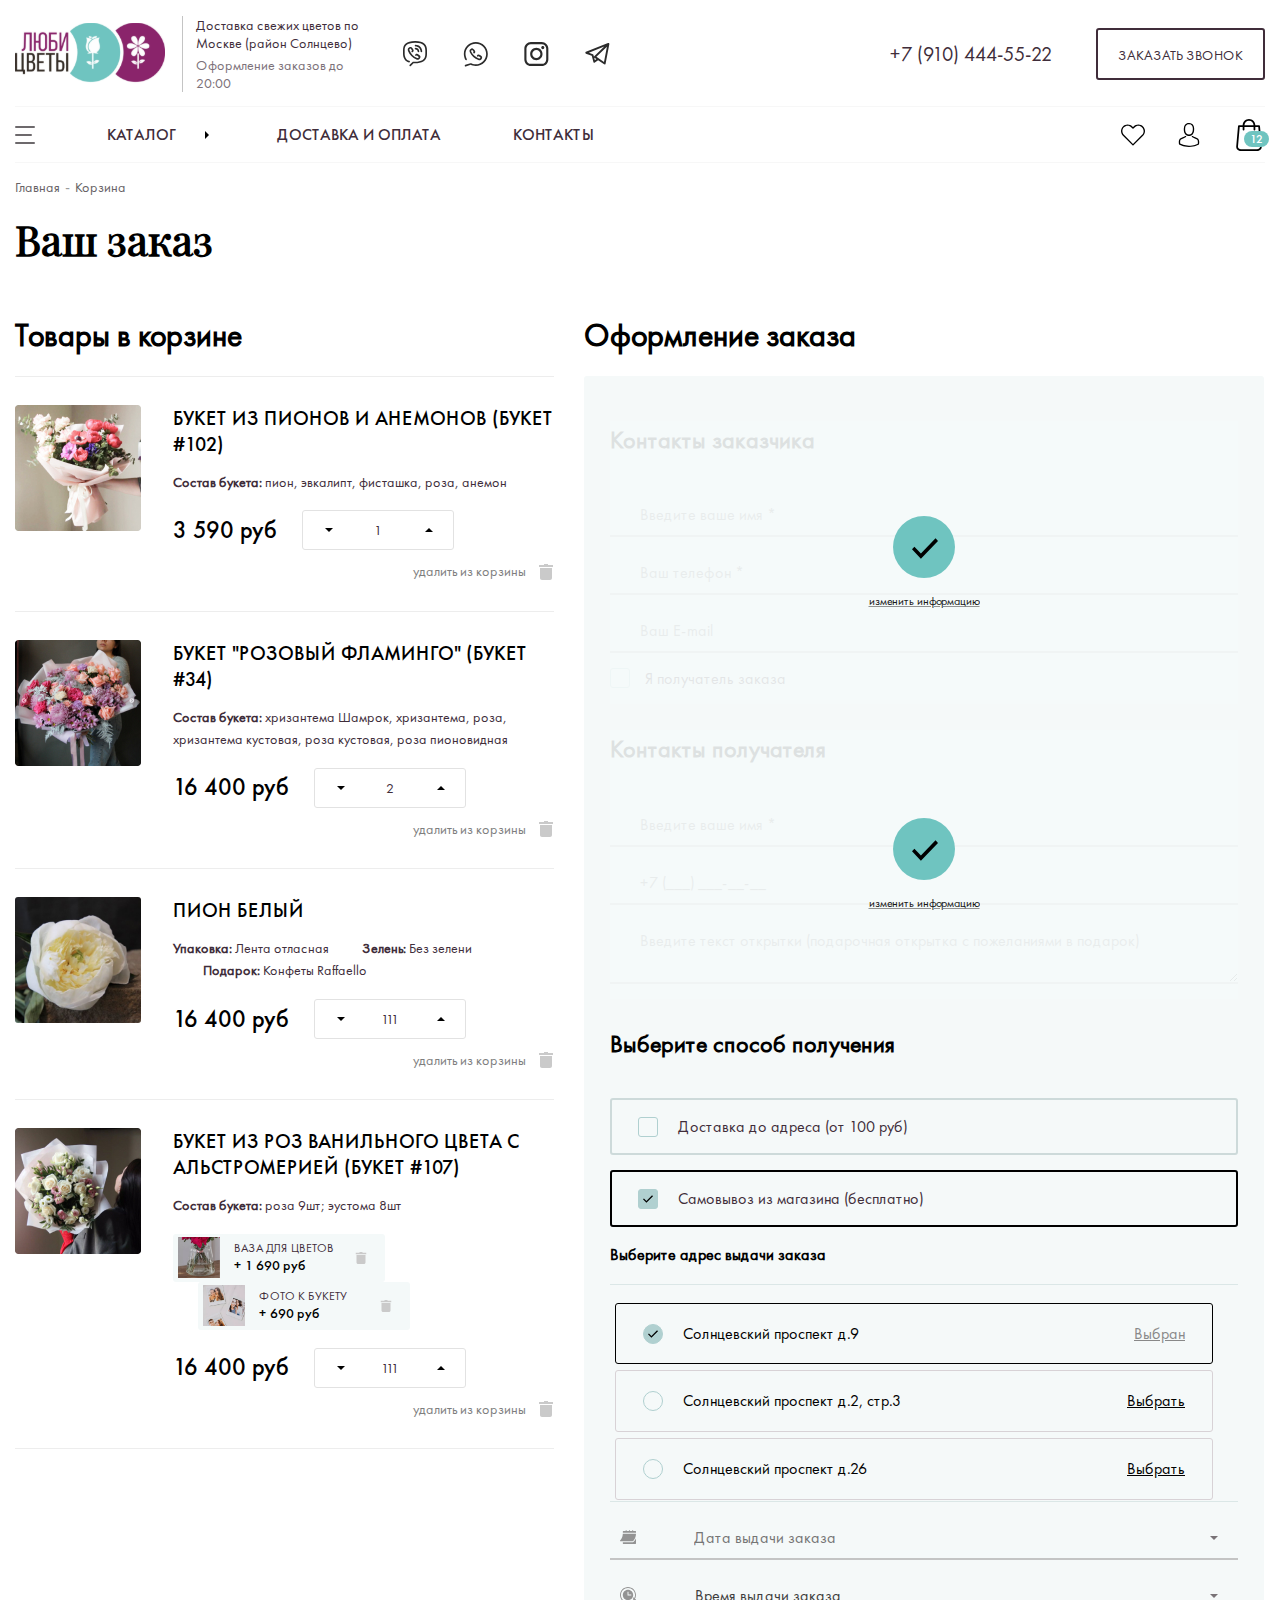
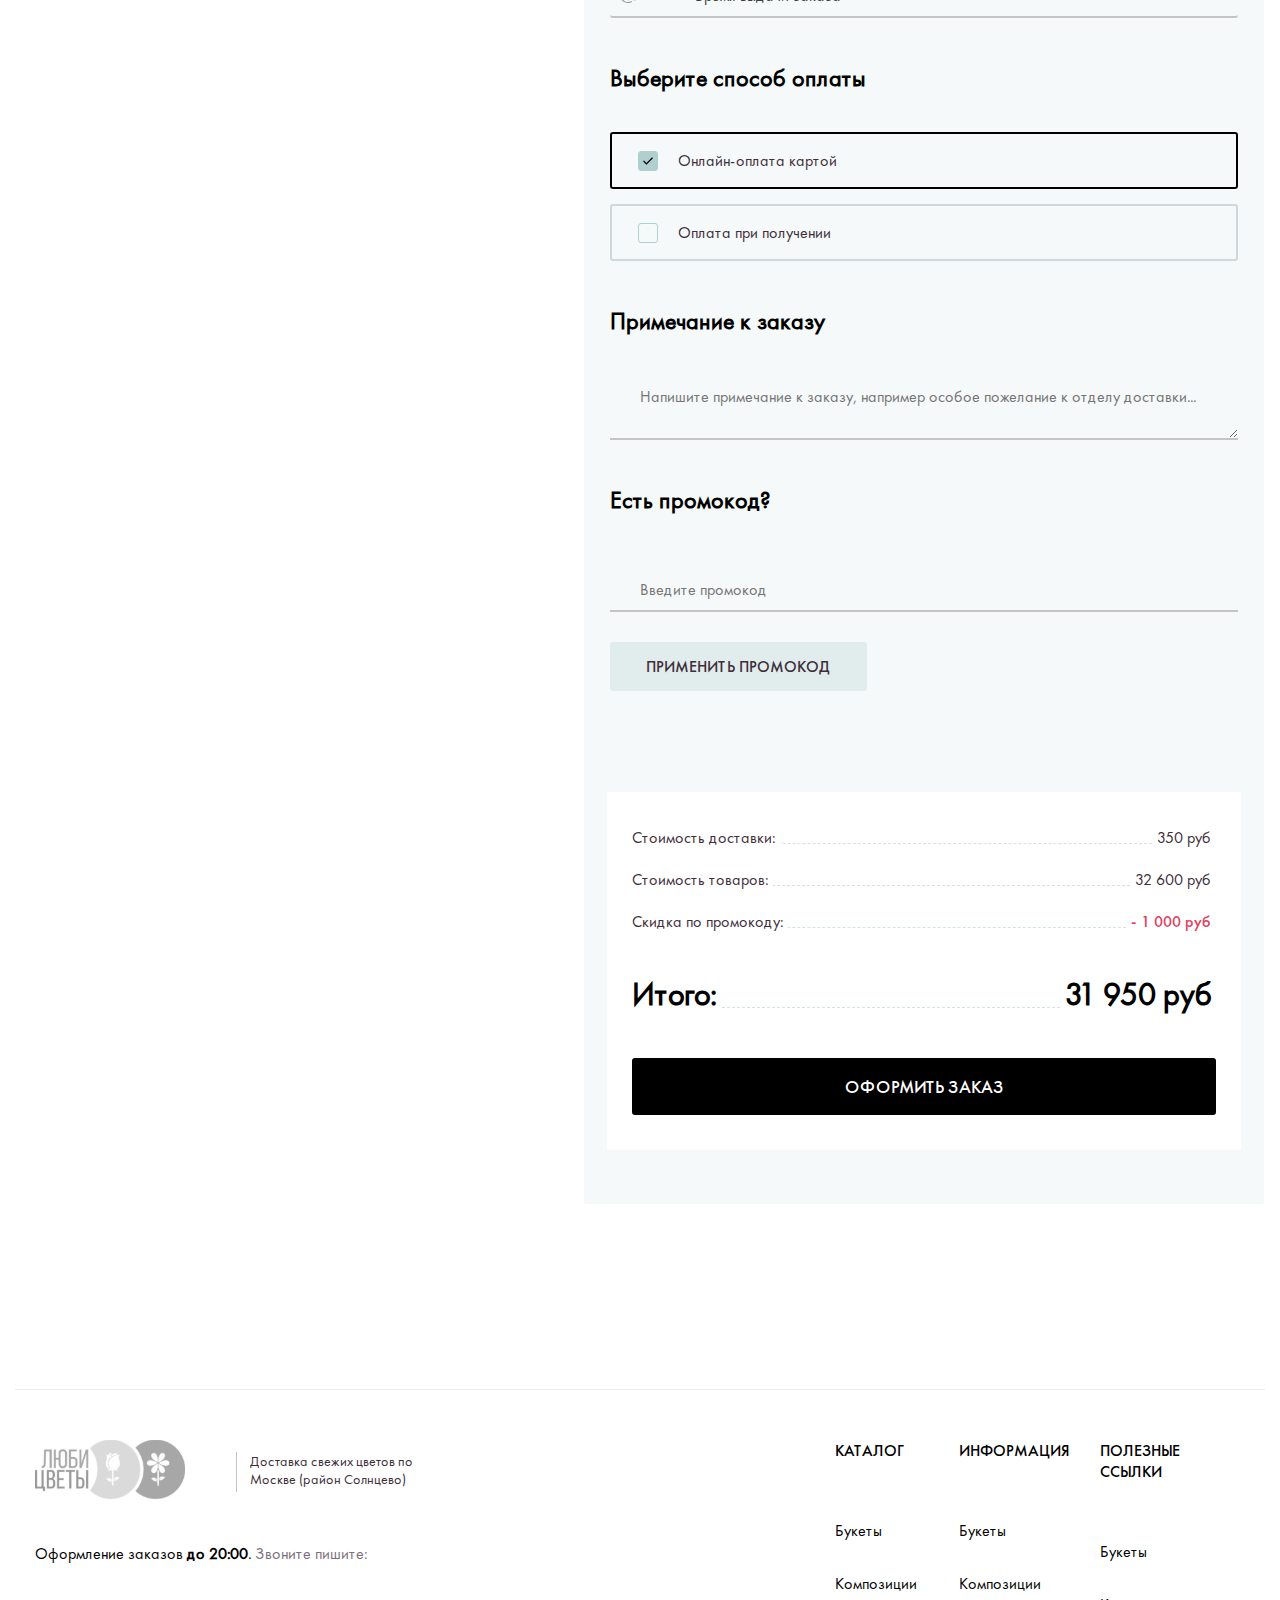
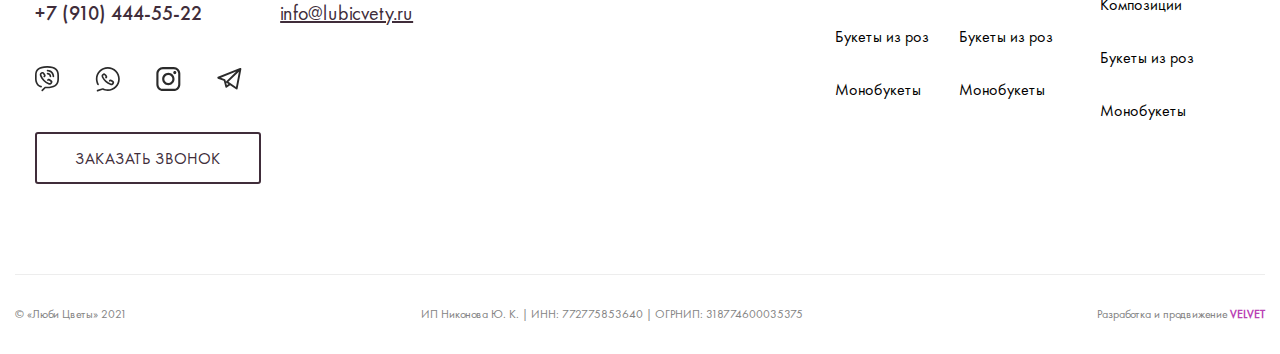
==== basket 2.html @ 2cfb16ff "start" ====
<!DOCTYPE html PUBLIC "-//W3C//DTD XHTML 1.0 Transitional//EN" 
  "http://www.w3.org/TR/xhtml1/DTD/xhtml1-transitional.dtd">
<html xmlns="http://www.w3.org/1999/xhtml">
  <head>
    <meta http-equiv="Content-Type" content="text/html; charset=utf-8" />
    <meta name="viewport" content="width=device-width, initial-scale=1" />
    <link rel="stylesheet" type="text/css" href="/fonts/fonts.css" />
    <link rel="stylesheet" type="text/css" href="/css/bootstrap.min.css" />
    <link rel="stylesheet" type="text/css" href="/css/bootstrap-theme.min.css" />
    <link rel="stylesheet" type="text/css" href="/css/bootstrap-grid.min.css" />
    <link rel="stylesheet" type="text/css" href="/css/bootstrap-reboot.min.css" />
    <link rel="stylesheet" type="text/css" href="/libs/fontawesome-free-5.15.3-web/css/fontawesome.min.css" />
    <link rel="stylesheet" type="text/css" href="/libs/fontawesome-free-5.15.3-web/css/brands.css" />
    <link rel="stylesheet" type="text/css" href="/libs/fontawesome-free-5.15.3-web/css/solid.css" />
    <link rel="stylesheet" type="text/css" href="/css/slick.css" />
    <link rel="stylesheet" type="text/css" href="/css/slick-theme.css" />
    <link rel="stylesheet" href="/css/animation.css" />
    <link rel="stylesheet" href="/css/jquery.mCustomScrollbar.min.css" />
    <link rel="stylesheet" href="/libs/lightbox/css/lightbox.min.css" />
    <link href="/css/jQuery.Brazzers-Carousel.min.css" type="text/css" rel="stylesheet" />
    <link rel="stylesheet" href="/css/datepicker.min.css" />    
    <link rel="stylesheet" type="text/css" href="/css/main.css?v=1.1" />
    <!--[if lt IE 9]>
    <script src="https://cdnjs.cloudflare.com/ajax/libs/html5shiv/3.7.2/html5shiv.min.js"></script>
    <![endif]-->
  </head>
  <body>
    <a id="top"></a>
    <div class="navpanel bgtoggle-js">
      <div class="navpanel__content">
        <div class="navpanel__close">
          <span class="close-js">
            <svg width="20" height="20" viewBox="0 0 20 20" fill="none" xmlns="http://www.w3.org/2000/svg">
              <rect x="0.807617" y="17.7782" width="24" height="2" rx="1" transform="rotate(-45 0.807617 17.7782)" fill="black"/>
              <rect width="24" height="2" rx="1" transform="matrix(-0.707107 -0.707107 -0.707107 0.707107 19.1924 17.7782)" fill="black"/>
            </svg>
          </span>
        </div>
        <div class="navpanel__menu">
          <ul>
            <li><a href="">Каталог</a></li>
            <li><a href="">О компании</a></li>
            <li><a href="">доставка и оплата</a></li>
            <li><a href="">обмен и возврат</a></li>
            <li><a href="">Отзывы</a></li>
            <li><a href="">Контакты</a></li>
          </ul>
        </div>
        <div class="navpanel__info">
          <div class="navpanel__info1">Оформление заказов <b>до 20:00</b> <span>каждый день</span></div>
          <div class="navpanel__info2">
            <div class="phone"><a href="tel:79104445522">+7 (910) 444-55-22</a></div>
          </div>
          <div class="navpanel__info3">
            <div class="email"><a href="mailto:info@lubicvety.ru">info@lubicvety.ru</a></div>
          </div>
        </div>
        <div class="navpanel__button"><a href="" class="btn_border">Сделать заказ</a></div>
        <div class="navpanel__socials">
          <div class="socials">
            <a href="viber://chat?number=79104445522" target="_blank" class="socials__item">
              <svg width="24" height="26" viewBox="0 0 24 26" fill="none" xmlns="http://www.w3.org/2000/svg">
                <path d="M21.5734 2.82404C19.578 0.86777 16.352 -0.0801162 11.9833 0.00529699C7.57831 0.0919336 4.63378 0.865101 2.71676 2.43857C0.863252 3.95977 0 6.18574 0 9.44379V12.7689C0 16.6152 2.06104 20.8437 6.00017 21.4835C6.45493 21.5579 6.88333 21.2487 6.95717 20.7938C7.03102 20.3392 6.72229 19.9107 6.26753 19.8368C3.28018 19.3516 1.66823 15.8331 1.66823 12.7689V9.44379C1.66823 4.77209 3.39929 1.84257 12.016 1.67308C15.9224 1.59567 18.742 2.3843 20.4053 4.01516C21.7015 5.28624 22.3317 7.0619 22.3317 9.44379V12.7689C22.3317 17.8041 20.0717 20.0249 14.2751 20.6789H10.1648C9.94363 20.6789 9.73143 20.7667 9.57507 20.9232L6.67891 23.8193C6.35316 24.1451 6.35316 24.6733 6.67891 24.999C6.84173 25.1618 7.05526 25.2433 7.26869 25.2433C7.48211 25.2433 7.69564 25.1619 7.85846 24.999L10.5104 22.3471H14.3217C14.3524 22.3471 14.3832 22.3454 14.4138 22.342C17.7311 21.9735 20.0028 21.1101 21.5626 19.6248C23.2027 18.0629 24 15.8203 24 12.7688V9.44379C24 6.63016 23.1836 4.40297 21.5734 2.82404Z" fill="#2B2B2B"/>
                <path d="M12.5207 5.44814C12.5209 5.44814 12.5209 5.44814 12.5211 5.44814C13.8651 5.44814 15.1287 5.97163 16.0792 6.92208C17.0297 7.87263 17.5532 9.13648 17.5531 10.4807C17.5531 10.9414 17.9265 11.3149 18.3871 11.3149C18.3872 11.3149 18.3872 11.3149 18.3872 11.3149C18.8479 11.3149 19.2213 10.9415 19.2213 10.4809C19.2215 8.69096 18.5245 7.00816 17.2588 5.74253C15.9933 4.4769 14.3109 3.78003 12.5211 3.78003C12.521 3.78003 12.5206 3.78003 12.5205 3.78003C12.0599 3.78003 11.6865 4.15349 11.6865 4.61414C11.6866 5.07468 12.0601 5.44814 12.5207 5.44814Z" fill="#2B2B2B"/>
                <path d="M12.5205 8.38136C13.6781 8.38158 14.6199 9.32335 14.62 10.4808C14.6202 10.9414 14.9935 11.3149 15.4543 11.3148C15.915 11.3148 16.2884 10.9412 16.2883 10.4805C16.2879 8.40349 14.5979 6.71347 12.5207 6.71313H12.5206C12.06 6.71313 11.6866 7.08648 11.6865 7.54714C11.6865 8.00779 12.0599 8.38136 12.5205 8.38136Z" fill="#2B2B2B"/>
                <path d="M8.78056 9.81067C8.40032 10.0707 8.30278 10.5897 8.56269 10.97C8.8226 11.3502 9.34175 11.4476 9.722 11.1877C10.0211 10.9833 10.7215 10.5044 10.6723 9.54709C10.6412 8.97411 10.1244 8.15602 9.69631 7.57058C9.07017 6.714 8.53055 6.19807 8.09581 6.03815C7.68988 5.88701 7.26537 5.88378 6.83319 6.0288C5.93802 6.33042 5.28808 6.87548 4.95376 7.60506C4.62824 8.31528 4.63547 9.13148 4.97478 9.96593C5.7762 11.932 6.89814 13.6533 8.31691 15.0893C9.74547 16.5005 11.4666 17.6224 13.4335 18.4243C13.8591 18.5974 14.2802 18.6841 14.6849 18.6841C15.073 18.6841 15.4461 18.6045 15.7938 18.4451C16.5234 18.1107 17.0683 17.4608 17.3703 16.5645C17.5148 16.1334 17.5116 15.7091 17.3617 15.3059C17.2007 14.8681 16.6846 14.3286 15.8282 13.7024C15.2426 13.2744 14.4245 12.7575 13.8493 12.7263C12.894 12.6782 12.4155 13.3775 12.2111 13.6765C11.9511 14.0568 12.0484 14.5758 12.4286 14.8359C12.809 15.0961 13.3279 14.9986 13.5881 14.6184C13.6788 14.4857 13.7306 14.4254 13.7603 14.3991C14.2285 14.5491 15.5637 15.53 15.804 15.9059C15.8099 15.93 15.8112 15.9665 15.789 16.0332C15.6838 16.3456 15.4786 16.7545 15.0988 16.9287C14.743 17.0915 14.3388 16.9916 14.0627 16.8794C12.3003 16.1608 10.7616 15.1593 9.49646 13.9096C8.23961 12.6374 7.23812 11.0988 6.52 9.33701C6.40746 9.06031 6.30747 8.65582 6.4704 8.30037C6.64445 7.92057 7.0535 7.71527 7.36491 7.61028C7.43141 7.58804 7.468 7.58926 7.49336 7.59538C7.86938 7.83616 8.84974 9.17052 8.99988 9.63885C8.97341 9.6681 8.91324 9.72003 8.78056 9.81067Z" fill="#2B2B2B"/>
              </svg>
            </a>
            <a href="https://wa.me/79104445522" target="_blank"  class="socials__item">
              <svg width="25" height="25" viewBox="0 0 25 25" fill="none" xmlns="http://www.w3.org/2000/svg">
                <path d="M12.8179 0C6.20122 0 0.818359 5.38309 0.818359 11.9997C0.818359 14.5893 1.86943 16.9144 2.32143 17.794C2.53187 18.2036 3.03467 18.3648 3.44409 18.1545C3.85363 17.944 4.01504 17.4413 3.8046 17.0318C3.40819 16.2602 2.48596 14.2252 2.48596 11.9996C2.48584 6.30254 7.12079 1.66748 12.8179 1.66748C18.5156 1.66748 23.1509 6.30254 23.1509 11.9997C23.1509 17.697 18.5156 22.3321 12.8179 22.3321C10.5897 22.3321 8.81917 21.5606 8.1613 21.2288C7.9662 21.1303 7.7402 21.1125 7.5321 21.1791L2.28041 22.8573C1.84186 22.9975 1.59985 23.4666 1.74003 23.9053C1.8532 24.2596 2.18114 24.4855 2.53398 24.4855C2.61813 24.4855 2.70362 24.4727 2.78799 24.4457L7.72275 22.8687C8.75514 23.3479 10.5723 23.9996 12.8179 23.9996C19.4349 23.9996 24.8184 18.6165 24.8184 11.9997C24.8184 5.38309 19.4349 0 12.8179 0Z" fill="#2B2B2B"/>
                <path d="M10.4523 9.9534C10.0872 10.2339 10.0186 10.7572 10.2989 11.1225C10.5794 11.4877 11.1027 11.5564 11.4681 11.2759C11.7236 11.0796 12.4025 10.5582 12.3031 9.62568C12.2419 9.07129 11.701 8.31059 11.258 7.77021C10.6098 6.97938 10.061 6.51104 9.63017 6.3792C9.22641 6.25402 8.81266 6.27381 8.40001 6.43811C7.55115 6.77739 6.95208 7.33945 6.66749 8.06358C6.39036 8.76881 6.44071 9.55798 6.81345 10.3466C7.68355 12.1833 8.84645 13.7695 10.2699 15.0615C10.2755 15.0667 10.2812 15.0718 10.2868 15.0769C11.7305 16.3531 13.4386 17.3364 15.3643 17.9998C15.7297 18.1253 16.0883 18.1879 16.4327 18.1879C16.8654 18.1879 17.2757 18.0892 17.6489 17.8924C18.3371 17.5296 18.8296 16.8722 19.0734 15.9898C19.1907 15.562 19.1645 15.1489 18.9968 14.7643C18.8168 14.348 18.2909 13.8545 17.4333 13.2977C16.8476 12.9173 16.0325 12.464 15.4724 12.464C15.472 12.464 15.4716 12.464 15.4711 12.464C14.5367 12.4677 14.093 13.2 13.9261 13.4758C13.6875 13.8696 13.8133 14.3823 14.2072 14.6209C14.6008 14.8595 15.1136 14.7337 15.3523 14.3398C15.4182 14.2308 15.46 14.173 15.4863 14.1428C15.9572 14.2795 17.2168 15.1035 17.4749 15.4502C17.4791 15.4687 17.4797 15.4966 17.4658 15.5474C17.3836 15.8447 17.2137 16.237 16.8712 16.4176C16.5511 16.5861 16.1695 16.5135 15.9066 16.4232C14.1932 15.8329 12.6769 14.9623 11.3996 13.8354C11.3993 13.8351 11.3988 13.8347 11.3985 13.8343C10.1337 12.6884 9.09813 11.2749 8.32052 9.63357C8.20147 9.38145 8.08708 9.01027 8.21936 8.67377C8.36099 8.31337 8.73217 8.10126 9.01787 7.9871C9.06689 7.96753 9.09457 7.96453 9.11469 7.9672C9.48799 8.18564 10.4452 9.34587 10.6332 9.79887C10.6061 9.82811 10.5532 9.87591 10.4523 9.9534Z" fill="#2B2B2B"/>
              </svg>
            </a>
            <a href="https://t.me/Lubicvety" target="_blank"  class="socials__item">
              <svg width="25" height="24" viewBox="0 0 25 24" fill="none" xmlns="http://www.w3.org/2000/svg">
                <path d="M17.7185 0H6.96479C3.31287 0 0.341797 2.97122 0.341797 6.62313V17.3769C0.341797 21.0289 3.31287 24 6.96479 24H17.7185C21.3707 24 24.3418 21.0288 24.3418 17.3769V6.62313C24.3419 2.97122 21.3707 0 17.7185 0ZM22.2125 17.3769C22.2125 19.8548 20.1966 21.8706 17.7187 21.8706H6.96479C4.48702 21.8707 2.47119 19.8548 2.47119 17.3769V6.62313C2.47119 4.14537 4.48702 2.1294 6.96479 2.1294H17.7185C20.1964 2.1294 22.2124 4.14537 22.2124 6.62313V17.3769H22.2125Z" fill="#2B2B2B"/>
                <path d="M12.3414 5.81604C8.9314 5.81604 6.15723 8.59022 6.15723 12.0002C6.15723 15.4101 8.9314 18.1841 12.3414 18.1841C15.7514 18.1841 18.5256 15.4101 18.5256 12.0002C18.5256 8.59022 15.7514 5.81604 12.3414 5.81604ZM12.3414 16.0546C10.1057 16.0546 8.28662 14.2358 8.28662 12.0001C8.28662 9.76422 10.1056 7.94529 12.3414 7.94529C14.5773 7.94529 16.3962 9.76422 16.3962 12.0001C16.3962 14.2358 14.5771 16.0546 12.3414 16.0546Z" fill="#2B2B2B"/>
                <path d="M18.7852 4.0105C18.3749 4.0105 17.9719 4.17659 17.6822 4.46761C17.391 4.75721 17.2236 5.16037 17.2236 5.57206C17.2236 5.98246 17.3911 6.38548 17.6822 6.6765C17.9718 6.9661 18.3749 7.13361 18.7852 7.13361C19.1969 7.13361 19.5986 6.9661 19.8896 6.6765C20.1807 6.38548 20.3467 5.98232 20.3467 5.57206C20.3467 5.16037 20.1807 4.75721 19.8896 4.46761C19.6 4.17659 19.1969 4.0105 18.7852 4.0105Z" fill="#2B2B2B"/>
              </svg>
            </a>
            <a href="https://www.instagram.com/lubi_cvety__/" target="_blank"  class="socials__item">
              <svg width="25" height="22" viewBox="0 0 25 22" fill="none" xmlns="http://www.w3.org/2000/svg">
                <path d="M19.6625 21.4674C19.4751 21.4674 19.2889 21.412 19.1291 21.3036L13.0946 17.2103L9.85797 19.5392C9.60412 19.7217 9.27694 19.7677 8.98219 19.6623C8.68781 19.5567 8.46424 19.3128 8.38444 19.0105L6.7593 12.8516L0.952483 10.6313C0.586921 10.4914 0.344479 10.1417 0.341819 9.75031C0.339159 9.35891 0.576787 9.00588 0.940576 8.8611L23.0202 0.0754467C23.1204 0.0328864 23.2264 0.00831286 23.3334 0.00172615C23.3716 -0.000553866 23.41 -0.000553797 23.4481 0.00159955C23.6695 0.014773 23.887 0.10496 24.0568 0.271401C24.0744 0.288628 24.0911 0.306235 24.1069 0.324602C24.2475 0.485216 24.3248 0.681044 24.3393 0.880545C24.3429 0.930705 24.3426 0.981499 24.3382 1.03229C24.3352 1.06852 24.33 1.10462 24.3226 1.14047L20.5957 20.6953C20.5358 21.0094 20.322 21.2724 20.0266 21.3948C19.9094 21.4435 19.7857 21.4674 19.6625 21.4674ZM13.6244 15.2738L18.9998 18.9199L21.8997 3.70409L11.426 13.7825L13.5991 15.2567C13.6078 15.2621 13.6162 15.2679 13.6244 15.2738ZM9.14964 14.463L9.86937 17.1901L11.42 16.0743L9.38955 14.6969C9.29518 14.6331 9.21437 14.5535 9.14964 14.463ZM3.90573 9.72612L7.89297 11.2506C8.17861 11.3597 8.3942 11.5999 8.47222 11.8955L8.97788 13.8119C9.00106 13.5909 9.10126 13.3829 9.26402 13.2262L19.244 3.62302L3.90573 9.72612Z" fill="#2B2B2B"/>
              </svg>
            </a>
          </div>
        </div>
      </div>
    </div>
    <header id="header" class="header clearfix">
      <div class="container">
        <div class="header__main">
          <div class="headermain">
            <div class="headermain__left">
              <div class="logo"><a href="/"><img src="/images/logo.svg" alt=""></a></div>
              <div class="descript">
                <div class="descript__1">Доставка свежих цветов по Москве (район Солнцево) </div>
                <div class="descript__2">Оформление заказов до 20:00</div>
              </div>
              <div class="socials">
                <a href="viber://chat?number=79104445522" target="_blank" class="socials__item">
                  <svg width="24" height="26" viewBox="0 0 24 26" fill="none" xmlns="http://www.w3.org/2000/svg">
                    <path d="M21.5734 2.82404C19.578 0.86777 16.352 -0.0801162 11.9833 0.00529699C7.57831 0.0919336 4.63378 0.865101 2.71676 2.43857C0.863252 3.95977 0 6.18574 0 9.44379V12.7689C0 16.6152 2.06104 20.8437 6.00017 21.4835C6.45493 21.5579 6.88333 21.2487 6.95717 20.7938C7.03102 20.3392 6.72229 19.9107 6.26753 19.8368C3.28018 19.3516 1.66823 15.8331 1.66823 12.7689V9.44379C1.66823 4.77209 3.39929 1.84257 12.016 1.67308C15.9224 1.59567 18.742 2.3843 20.4053 4.01516C21.7015 5.28624 22.3317 7.0619 22.3317 9.44379V12.7689C22.3317 17.8041 20.0717 20.0249 14.2751 20.6789H10.1648C9.94363 20.6789 9.73143 20.7667 9.57507 20.9232L6.67891 23.8193C6.35316 24.1451 6.35316 24.6733 6.67891 24.999C6.84173 25.1618 7.05526 25.2433 7.26869 25.2433C7.48211 25.2433 7.69564 25.1619 7.85846 24.999L10.5104 22.3471H14.3217C14.3524 22.3471 14.3832 22.3454 14.4138 22.342C17.7311 21.9735 20.0028 21.1101 21.5626 19.6248C23.2027 18.0629 24 15.8203 24 12.7688V9.44379C24 6.63016 23.1836 4.40297 21.5734 2.82404Z" fill="#2B2B2B"/>
                    <path d="M12.5207 5.44814C12.5209 5.44814 12.5209 5.44814 12.5211 5.44814C13.8651 5.44814 15.1287 5.97163 16.0792 6.92208C17.0297 7.87263 17.5532 9.13648 17.5531 10.4807C17.5531 10.9414 17.9265 11.3149 18.3871 11.3149C18.3872 11.3149 18.3872 11.3149 18.3872 11.3149C18.8479 11.3149 19.2213 10.9415 19.2213 10.4809C19.2215 8.69096 18.5245 7.00816 17.2588 5.74253C15.9933 4.4769 14.3109 3.78003 12.5211 3.78003C12.521 3.78003 12.5206 3.78003 12.5205 3.78003C12.0599 3.78003 11.6865 4.15349 11.6865 4.61414C11.6866 5.07468 12.0601 5.44814 12.5207 5.44814Z" fill="#2B2B2B"/>
                    <path d="M12.5205 8.38136C13.6781 8.38158 14.6199 9.32335 14.62 10.4808C14.6202 10.9414 14.9935 11.3149 15.4543 11.3148C15.915 11.3148 16.2884 10.9412 16.2883 10.4805C16.2879 8.40349 14.5979 6.71347 12.5207 6.71313H12.5206C12.06 6.71313 11.6866 7.08648 11.6865 7.54714C11.6865 8.00779 12.0599 8.38136 12.5205 8.38136Z" fill="#2B2B2B"/>
                    <path d="M8.78056 9.81067C8.40032 10.0707 8.30278 10.5897 8.56269 10.97C8.8226 11.3502 9.34175 11.4476 9.722 11.1877C10.0211 10.9833 10.7215 10.5044 10.6723 9.54709C10.6412 8.97411 10.1244 8.15602 9.69631 7.57058C9.07017 6.714 8.53055 6.19807 8.09581 6.03815C7.68988 5.88701 7.26537 5.88378 6.83319 6.0288C5.93802 6.33042 5.28808 6.87548 4.95376 7.60506C4.62824 8.31528 4.63547 9.13148 4.97478 9.96593C5.7762 11.932 6.89814 13.6533 8.31691 15.0893C9.74547 16.5005 11.4666 17.6224 13.4335 18.4243C13.8591 18.5974 14.2802 18.6841 14.6849 18.6841C15.073 18.6841 15.4461 18.6045 15.7938 18.4451C16.5234 18.1107 17.0683 17.4608 17.3703 16.5645C17.5148 16.1334 17.5116 15.7091 17.3617 15.3059C17.2007 14.8681 16.6846 14.3286 15.8282 13.7024C15.2426 13.2744 14.4245 12.7575 13.8493 12.7263C12.894 12.6782 12.4155 13.3775 12.2111 13.6765C11.9511 14.0568 12.0484 14.5758 12.4286 14.8359C12.809 15.0961 13.3279 14.9986 13.5881 14.6184C13.6788 14.4857 13.7306 14.4254 13.7603 14.3991C14.2285 14.5491 15.5637 15.53 15.804 15.9059C15.8099 15.93 15.8112 15.9665 15.789 16.0332C15.6838 16.3456 15.4786 16.7545 15.0988 16.9287C14.743 17.0915 14.3388 16.9916 14.0627 16.8794C12.3003 16.1608 10.7616 15.1593 9.49646 13.9096C8.23961 12.6374 7.23812 11.0988 6.52 9.33701C6.40746 9.06031 6.30747 8.65582 6.4704 8.30037C6.64445 7.92057 7.0535 7.71527 7.36491 7.61028C7.43141 7.58804 7.468 7.58926 7.49336 7.59538C7.86938 7.83616 8.84974 9.17052 8.99988 9.63885C8.97341 9.6681 8.91324 9.72003 8.78056 9.81067Z" fill="#2B2B2B"/>
                  </svg>
                </a>
                <a href="https://wa.me/79104445522" target="_blank"  class="socials__item">
                  <svg width="25" height="25" viewBox="0 0 25 25" fill="none" xmlns="http://www.w3.org/2000/svg">
                    <path d="M12.8179 0C6.20122 0 0.818359 5.38309 0.818359 11.9997C0.818359 14.5893 1.86943 16.9144 2.32143 17.794C2.53187 18.2036 3.03467 18.3648 3.44409 18.1545C3.85363 17.944 4.01504 17.4413 3.8046 17.0318C3.40819 16.2602 2.48596 14.2252 2.48596 11.9996C2.48584 6.30254 7.12079 1.66748 12.8179 1.66748C18.5156 1.66748 23.1509 6.30254 23.1509 11.9997C23.1509 17.697 18.5156 22.3321 12.8179 22.3321C10.5897 22.3321 8.81917 21.5606 8.1613 21.2288C7.9662 21.1303 7.7402 21.1125 7.5321 21.1791L2.28041 22.8573C1.84186 22.9975 1.59985 23.4666 1.74003 23.9053C1.8532 24.2596 2.18114 24.4855 2.53398 24.4855C2.61813 24.4855 2.70362 24.4727 2.78799 24.4457L7.72275 22.8687C8.75514 23.3479 10.5723 23.9996 12.8179 23.9996C19.4349 23.9996 24.8184 18.6165 24.8184 11.9997C24.8184 5.38309 19.4349 0 12.8179 0Z" fill="#2B2B2B"/>
                    <path d="M10.4523 9.9534C10.0872 10.2339 10.0186 10.7572 10.2989 11.1225C10.5794 11.4877 11.1027 11.5564 11.4681 11.2759C11.7236 11.0796 12.4025 10.5582 12.3031 9.62568C12.2419 9.07129 11.701 8.31059 11.258 7.77021C10.6098 6.97938 10.061 6.51104 9.63017 6.3792C9.22641 6.25402 8.81266 6.27381 8.40001 6.43811C7.55115 6.77739 6.95208 7.33945 6.66749 8.06358C6.39036 8.76881 6.44071 9.55798 6.81345 10.3466C7.68355 12.1833 8.84645 13.7695 10.2699 15.0615C10.2755 15.0667 10.2812 15.0718 10.2868 15.0769C11.7305 16.3531 13.4386 17.3364 15.3643 17.9998C15.7297 18.1253 16.0883 18.1879 16.4327 18.1879C16.8654 18.1879 17.2757 18.0892 17.6489 17.8924C18.3371 17.5296 18.8296 16.8722 19.0734 15.9898C19.1907 15.562 19.1645 15.1489 18.9968 14.7643C18.8168 14.348 18.2909 13.8545 17.4333 13.2977C16.8476 12.9173 16.0325 12.464 15.4724 12.464C15.472 12.464 15.4716 12.464 15.4711 12.464C14.5367 12.4677 14.093 13.2 13.9261 13.4758C13.6875 13.8696 13.8133 14.3823 14.2072 14.6209C14.6008 14.8595 15.1136 14.7337 15.3523 14.3398C15.4182 14.2308 15.46 14.173 15.4863 14.1428C15.9572 14.2795 17.2168 15.1035 17.4749 15.4502C17.4791 15.4687 17.4797 15.4966 17.4658 15.5474C17.3836 15.8447 17.2137 16.237 16.8712 16.4176C16.5511 16.5861 16.1695 16.5135 15.9066 16.4232C14.1932 15.8329 12.6769 14.9623 11.3996 13.8354C11.3993 13.8351 11.3988 13.8347 11.3985 13.8343C10.1337 12.6884 9.09813 11.2749 8.32052 9.63357C8.20147 9.38145 8.08708 9.01027 8.21936 8.67377C8.36099 8.31337 8.73217 8.10126 9.01787 7.9871C9.06689 7.96753 9.09457 7.96453 9.11469 7.9672C9.48799 8.18564 10.4452 9.34587 10.6332 9.79887C10.6061 9.82811 10.5532 9.87591 10.4523 9.9534Z" fill="#2B2B2B"/>
                  </svg>
                </a>
                <a href="https://t.me/Lubicvety" target="_blank"  class="socials__item">
                  <svg width="25" height="24" viewBox="0 0 25 24" fill="none" xmlns="http://www.w3.org/2000/svg">
                    <path d="M17.7185 0H6.96479C3.31287 0 0.341797 2.97122 0.341797 6.62313V17.3769C0.341797 21.0289 3.31287 24 6.96479 24H17.7185C21.3707 24 24.3418 21.0288 24.3418 17.3769V6.62313C24.3419 2.97122 21.3707 0 17.7185 0ZM22.2125 17.3769C22.2125 19.8548 20.1966 21.8706 17.7187 21.8706H6.96479C4.48702 21.8707 2.47119 19.8548 2.47119 17.3769V6.62313C2.47119 4.14537 4.48702 2.1294 6.96479 2.1294H17.7185C20.1964 2.1294 22.2124 4.14537 22.2124 6.62313V17.3769H22.2125Z" fill="#2B2B2B"/>
                    <path d="M12.3414 5.81604C8.9314 5.81604 6.15723 8.59022 6.15723 12.0002C6.15723 15.4101 8.9314 18.1841 12.3414 18.1841C15.7514 18.1841 18.5256 15.4101 18.5256 12.0002C18.5256 8.59022 15.7514 5.81604 12.3414 5.81604ZM12.3414 16.0546C10.1057 16.0546 8.28662 14.2358 8.28662 12.0001C8.28662 9.76422 10.1056 7.94529 12.3414 7.94529C14.5773 7.94529 16.3962 9.76422 16.3962 12.0001C16.3962 14.2358 14.5771 16.0546 12.3414 16.0546Z" fill="#2B2B2B"/>
                    <path d="M18.7852 4.0105C18.3749 4.0105 17.9719 4.17659 17.6822 4.46761C17.391 4.75721 17.2236 5.16037 17.2236 5.57206C17.2236 5.98246 17.3911 6.38548 17.6822 6.6765C17.9718 6.9661 18.3749 7.13361 18.7852 7.13361C19.1969 7.13361 19.5986 6.9661 19.8896 6.6765C20.1807 6.38548 20.3467 5.98232 20.3467 5.57206C20.3467 5.16037 20.1807 4.75721 19.8896 4.46761C19.6 4.17659 19.1969 4.0105 18.7852 4.0105Z" fill="#2B2B2B"/>
                  </svg>
                </a>
                <a href="https://www.instagram.com/lubi_cvety__/" target="_blank"  class="socials__item">
                  <svg width="25" height="22" viewBox="0 0 25 22" fill="none" xmlns="http://www.w3.org/2000/svg">
                    <path d="M19.6625 21.4674C19.4751 21.4674 19.2889 21.412 19.1291 21.3036L13.0946 17.2103L9.85797 19.5392C9.60412 19.7217 9.27694 19.7677 8.98219 19.6623C8.68781 19.5567 8.46424 19.3128 8.38444 19.0105L6.7593 12.8516L0.952483 10.6313C0.586921 10.4914 0.344479 10.1417 0.341819 9.75031C0.339159 9.35891 0.576787 9.00588 0.940576 8.8611L23.0202 0.0754467C23.1204 0.0328864 23.2264 0.00831286 23.3334 0.00172615C23.3716 -0.000553866 23.41 -0.000553797 23.4481 0.00159955C23.6695 0.014773 23.887 0.10496 24.0568 0.271401C24.0744 0.288628 24.0911 0.306235 24.1069 0.324602C24.2475 0.485216 24.3248 0.681044 24.3393 0.880545C24.3429 0.930705 24.3426 0.981499 24.3382 1.03229C24.3352 1.06852 24.33 1.10462 24.3226 1.14047L20.5957 20.6953C20.5358 21.0094 20.322 21.2724 20.0266 21.3948C19.9094 21.4435 19.7857 21.4674 19.6625 21.4674ZM13.6244 15.2738L18.9998 18.9199L21.8997 3.70409L11.426 13.7825L13.5991 15.2567C13.6078 15.2621 13.6162 15.2679 13.6244 15.2738ZM9.14964 14.463L9.86937 17.1901L11.42 16.0743L9.38955 14.6969C9.29518 14.6331 9.21437 14.5535 9.14964 14.463ZM3.90573 9.72612L7.89297 11.2506C8.17861 11.3597 8.3942 11.5999 8.47222 11.8955L8.97788 13.8119C9.00106 13.5909 9.10126 13.3829 9.26402 13.2262L19.244 3.62302L3.90573 9.72612Z" fill="#2B2B2B"/>
                  </svg>
                </a>
              </div>
            </div>
            <div class="headermain__right">
              <div class="phone"><a href="tel:79104445522">+7 (910) 444-55-22</a></div>
              <div class="callback"><a href="#modalCallback" class="btn_border">Заказать звонок</a></div>
            </div>
          </div>
        </div>
      </div>
      <div class="header__nav">
        <div class="container">
          <div class="header__navcontainer">
            <nav class="nav">
              <ul>
                <li class="parent parent_menu">
                  <a href="#"  class="bgtoggler-js">
                    <svg width="20" height="18" viewBox="0 0 20 18" fill="none" xmlns="http://www.w3.org/2000/svg">
                      <rect y="16" width="20" height="2" rx="1" fill="#6D696C"/>
                      <rect y="8" width="17" height="2" rx="1" fill="#6D696C"/>
                      <rect width="20" height="2" rx="1" fill="#6D696C"/>
                    </svg>
                  </a>
                </li>
                <li class="parent parent_catalog">
                  <a href="#" class="bgtoggler-js">Каталог</a>
                  <div class="subnav bgtoggle-js">
                    <div class="container">
                      <div class="subnav__content">
                        <div class="subnav__menu">
                          <ul>
                            <li><a href="">Все букеты</a></li>
                            <li><a href="">Цветы</a></li>
                            <li><a href="">Букеты</a></li>
                            <li><a href="">Композиции</a></li>
                            <li><a href="">Букеты из роз</a></li>
                            <li><a href="">Монобукеты</a></li>
                          </ul>
                        </div>
                        <div class="subnav__block">
                          <div class="subnav__wrapper">
                            <div class="subnav__image">
                              <div class="subnav__img" style="background-image: url(/images/image1.jpg)"></div>
                            </div>
                            <div class="subnav__card">
                              <div class="productblock">
                                <div class="productblock__caption">Специальное предложение</div>
                                <div class="productblock__title">Осенний букет</div>
                                <div class="productblock__text"><b>Осенние флористические композиции</b> составляют из растений цветовой гаммы, наиболее ярко отражающей особенности этого сезона.</div>
                                <div class="productblock__price">1 860 руб</div>
                                <div class="productblock__button"><a href="" class="btn_main btn_main_arrow">Купить осенний букет</a></div>
                              </div>
                            </div>
                          </div>
                        </div>
                      </div>
                    </div>
                  </div>
                </li>
                <li>
                  <a href="#">Доставка и Оплата</a>
                </li>
                <li>
                  <a href="#">Контакты</a>
                </li>
              </ul>
            </nav>
            <div class="shopmenu">
              <a href="#" class="shopmenu__item">
                <svg width="24" height="24" viewBox="0 0 24 24" fill="none" xmlns="http://www.w3.org/2000/svg">
                  <g clip-path="url(#clip0)">
                    <path d="M22.0615 3.40906C20.8048 2.15233 19.141 1.46546 17.3653 1.46546C15.5896 1.46546 13.9207 2.15742 12.664 3.41415L12.0077 4.0705L11.3411 3.40398C10.0844 2.14725 8.41045 1.4502 6.63475 1.4502C4.86413 1.4502 3.19528 2.14216 1.94363 3.3938C0.686904 4.65053 -0.00506012 6.31938 2.78603e-05 8.09508C2.78603e-05 9.87078 0.69708 11.5345 1.95381 12.7913L11.509 22.3465C11.6413 22.4788 11.8194 22.55 11.9924 22.55C12.1654 22.55 12.3435 22.4839 12.4757 22.3516L22.0513 12.8116C23.308 11.5549 24 9.88605 24 8.11035C24.0051 6.33464 23.3182 4.66579 22.0615 3.40906ZM21.0846 11.8398L11.9924 20.8964L2.92053 11.8246C1.92328 10.8273 1.37378 9.50445 1.37378 8.09508C1.37378 6.68572 1.91819 5.36284 2.91544 4.37069C3.90759 3.37854 5.23047 2.82903 6.63475 2.82903C8.04412 2.82903 9.37208 3.37854 10.3693 4.37578L11.5192 5.52566C11.7889 5.79532 12.2213 5.79532 12.491 5.52566L13.6307 4.38595C14.628 3.38871 15.9559 2.83921 17.3602 2.83921C18.7645 2.83921 20.0874 3.38871 21.0846 4.38087C22.0818 5.37811 22.6263 6.70098 22.6263 8.11035C22.6313 9.51971 22.0818 10.8426 21.0846 11.8398Z" fill="black"/>
                  </g>
                </svg>
              </a>
              <a href="#" class="shopmenu__item">
                <svg width="24" height="24" viewBox="0 0 24 24" fill="none" xmlns="http://www.w3.org/2000/svg">
                  <path d="M11.9136 12.9319C11.9384 12.9319 11.9633 12.9319 11.9931 12.9319C12.003 12.9319 12.013 12.9319 12.0229 12.9319C12.0378 12.9319 12.0577 12.9319 12.0726 12.9319C13.5288 12.907 14.7067 12.3951 15.5765 11.416C17.4899 9.25906 17.1718 5.5614 17.137 5.20853C17.0128 2.55954 15.7603 1.29219 14.7266 0.700766C13.9562 0.258439 13.0567 0.0198799 12.0527 0H12.018C12.013 0 12.003 0 11.9981 0H11.9683C11.4166 0 10.3331 0.0894595 9.29441 0.680886C8.25071 1.27231 6.9784 2.53966 6.85415 5.20853C6.81936 5.5614 6.50128 9.25906 8.41472 11.416C9.2795 12.3951 10.4574 12.907 11.9136 12.9319ZM8.18113 5.33278C8.18113 5.31787 8.1861 5.30296 8.1861 5.29302C8.35011 1.72955 10.8798 1.34686 11.9633 1.34686H11.9832C11.9931 1.34686 12.008 1.34686 12.0229 1.34686C13.3648 1.37668 15.646 1.92338 15.8001 5.29302C15.8001 5.30793 15.8001 5.32284 15.8051 5.33278C15.81 5.36757 16.1579 8.74715 14.5775 10.5264C13.9513 11.2321 13.1163 11.58 12.018 11.59C12.008 11.59 12.003 11.59 11.9931 11.59C11.9832 11.59 11.9782 11.59 11.9683 11.59C10.8749 11.58 10.0349 11.2321 9.41369 10.5264C7.8382 8.75709 8.17616 5.3626 8.18113 5.33278Z" fill="black"/>
                  <path d="M22.206 19.0647C22.206 19.0598 22.206 19.0548 22.206 19.0498C22.206 19.0101 22.201 18.9703 22.201 18.9256C22.1712 17.9415 22.1066 15.6404 19.9496 14.9049C19.9347 14.8999 19.9148 14.8949 19.8999 14.89C17.6585 14.3184 15.7947 13.0262 15.7749 13.0113C15.4717 12.7976 15.0542 12.8721 14.8405 13.1753C14.6268 13.4785 14.7013 13.896 15.0045 14.1097C15.089 14.1693 17.067 15.546 19.5421 16.1822C20.7001 16.5947 20.8293 17.8322 20.8641 18.9653C20.8641 19.0101 20.8641 19.0498 20.8691 19.0896C20.874 19.5369 20.8442 20.2277 20.7647 20.6253C19.9596 21.0826 16.8036 22.663 12.0026 22.663C7.22153 22.663 4.04572 21.0776 3.23561 20.6203C3.15609 20.2227 3.1213 19.5319 3.13124 19.0846C3.13124 19.0449 3.13621 19.0051 3.13621 18.9604C3.171 17.8272 3.30022 16.5897 4.45823 16.1772C6.93327 15.541 8.91132 14.1594 8.99581 14.1047C9.29898 13.891 9.37353 13.4735 9.15982 13.1703C8.94611 12.8672 8.52863 12.7926 8.22547 13.0063C8.20559 13.0212 6.35179 14.3134 4.10039 14.885C4.08051 14.89 4.0656 14.8949 4.05069 14.8999C1.89372 15.6404 1.82911 17.9415 1.79929 18.9206C1.79929 18.9653 1.79929 19.0051 1.79432 19.0449C1.79432 19.0498 1.79432 19.0548 1.79432 19.0598C1.78935 19.3182 1.78438 20.6452 2.04779 21.3112C2.09749 21.4404 2.18695 21.5497 2.30623 21.6243C2.45533 21.7237 6.02874 23.9999 12.0076 23.9999C17.9865 23.9999 21.5599 21.7187 21.709 21.6243C21.8233 21.5497 21.9177 21.4404 21.9674 21.3112C22.2159 20.6502 22.211 19.3232 22.206 19.0647Z" fill="black"/>
                </svg>
              </a>
              <a href="#" class="shopmenu__item">
                <svg width="32" height="32" viewBox="0 0 32 32" fill="none" xmlns="http://www.w3.org/2000/svg">
                  <path d="M28.7999 27.6614L26.9676 7.02822C26.9283 6.57014 26.5422 6.22331 26.0907 6.22331H22.3214C22.269 2.78119 19.4551 0 15.9999 0C12.5447 0 9.73078 2.78119 9.67843 6.22331H5.90911C5.45103 6.22331 5.07148 6.57014 5.03221 7.02822L3.1999 27.6614C3.1999 27.6875 3.19336 27.7137 3.19336 27.7399C3.19336 30.0892 5.34632 32 7.99663 32H24.0032C26.6535 32 28.8065 30.0892 28.8065 27.7399C28.8065 27.7137 28.8064 27.6875 28.7999 27.6614ZM15.9999 1.76687C18.4801 1.76687 20.5022 3.75624 20.5545 6.22331H11.4453C11.4977 3.75624 13.5197 1.76687 15.9999 1.76687ZM24.0032 30.2331H7.99663C6.33446 30.2331 4.98641 29.1337 4.96023 27.7791L6.71401 7.99673H9.67189V10.6798C9.67189 11.1706 10.0645 11.5632 10.5553 11.5632C11.0461 11.5632 11.4388 11.1706 11.4388 10.6798V7.99673H20.5545V10.6798C20.5545 11.1706 20.9471 11.5632 21.4379 11.5632C21.9287 11.5632 22.3214 11.1706 22.3214 10.6798V7.99673H25.2793L27.0396 27.7791C27.0134 29.1337 25.6588 30.2331 24.0032 30.2331Z" fill="black"/>
                </svg>
                <span class="shopmenu__count">12</span>
              </a>
            </div>
          </div>
        </div>
      </div>
      </div>
    </header>
    <main>
      <div class="page">
        <div class="container">
          <div class="breadcrumbs">
            <ul>
              <li><a href=""><span>Главная</span></a></li>
              <li><span>Корзина</span></li>
            </ul>
          </div>
          <div class="blocktitle blocktitle_flex">
            <div class="blocktitle__left">
              <h1>Ваш заказ</h1>
            </div>
          </div>
          <div class="basketpage">
            
            <form action="">
              <div class="basketpage__cols">
                <div class="basketpage__left">
                  <div class="basketpage__title">Товары в корзине</div>
                  <div class="basket">
                    <div class="basket__item">
                      <div class="basket__photo">
                        <div class="basket__img"><img src="/images/basket1.jpg" alt=""></div>
                      </div>
                      <div class="basket__main">
                        <div class="basket__name">БУКЕТ ИЗ ПИОНОВ И АНЕМОНОВ (БУКЕТ #102)</div>
                        <div class="basket__info"><b>Состав букета:</b> пион, эвкалипт, фисташка, роза, анемон</div>
                        <div class="basket__buttons">
                          <div class="basket__leftbuttons">
                            <div class="basket__price">3 590 руб</div>
                            <div class="basket__count">
                              <div class="quantity">
                                <button type="button" value="–" class="quantity-minus" data-field="quantity"></button>
                                <input type="number" step="1" max="" value="1" name="quantity" class="quantity-field">
                                <button type="button" value="–" class="quantity-plus" data-field="quantity"></button>
                              </div>
                            </div>
                          </div>
                          <div class="basket__rightbuttons">
                            <a href="" class="remove">
                            <span>удалить из корзины</span>
                            <img src="/images/basket.svg" alt="">
                            </a>
                          </div>
                        </div>
                      </div>
                    </div>
                    <div class="basket__item">
                      <div class="basket__photo">
                        <div class="basket__img"><img src="/images/basket2.jpg" alt=""></div>
                      </div>
                      <div class="basket__main">
                        <div class="basket__name">БУКЕТ "РОЗОВЫЙ ФЛАМИНГО" (БУКЕТ #34)</div>
                        <div class="basket__info"><b>Состав букета: </b>хризантема Шамрок, хризантема, роза, хризантема кустовая, роза кустовая, роза пионовидная</div>
                        <div class="basket__buttons">
                          <div class="basket__leftbuttons">
                            <div class="basket__price">16 400 руб</div>
                            <div class="basket__count">
                              <div class="quantity">
                                <button type="button" value="–" class="quantity-minus" data-field="quantity"></button>
                                <input type="number" step="1" max="" value="2" name="quantity" class="quantity-field">
                                <button type="button" value="–" class="quantity-plus" data-field="quantity"></button>
                              </div>
                            </div>
                          </div>
                          <div class="basket__rightbuttons">
                            <a href="" class="remove">
                            <span>удалить из корзины</span>
                            <img src="/images/basket.svg" alt="">
                            </a>
                          </div>
                        </div>
                      </div>
                    </div>
                    <div class="basket__item">
                      <div class="basket__photo">
                        <div class="basket__img"><img src="/images/productpage2.jpg" alt=""></div>
                      </div>
                      <div class="basket__main">
                        <div class="basket__name">ПИОН БЕЛЫЙ</div>
                        <div class="basket__info">
                          <div class="basket__param"><b>Упаковка:</b> Лента отласная</div>
                          <div class="basket__param"><b>Зелень:</b> Без зелени </div>
                          <div class="basket__param"><b>Подарок:</b> Конфеты Raffaello</div>
                        </div>
                        <div class="basket__buttons">
                          <div class="basket__leftbuttons">
                            <div class="basket__price">16 400 руб</div>
                            <div class="basket__count">
                              <div class="quantity">
                                <button type="button" value="–" class="quantity-minus" data-field="quantity"></button>
                                <input type="number" step="1" max="" value="111" name="quantity" class="quantity-field">
                                <button type="button" value="–" class="quantity-plus" data-field="quantity"></button>
                              </div>
                            </div>
                          </div>
                          <div class="basket__rightbuttons">
                            <a href="" class="remove">
                            <span>удалить из корзины</span>
                            <img src="/images/basket.svg" alt="">
                            </a>
                          </div>
                        </div>
                      </div>
                    </div>
                    <div class="basket__item">
                      <div class="basket__photo">
                        <div class="basket__img"><img src="/images/basket3.jpg" alt=""></div>
                      </div>
                      <div class="basket__main">
                        <div class="basket__name">БУКЕТ ИЗ РОЗ ВАНИЛЬНОГО ЦВЕТА С АЛЬСТРОМЕРИЕЙ (БУКЕТ #107)</div>
                        <div class="basket__info">
                          <b>Состав букета:</b> роза 9шт; эустома 8шт
                        </div>
                        <div class="basket__subitems">
                          <div class="basket__subitem">
                            <div class="basket__subcontent">
                              <div class="basket__subphoto">
                                <div class="basket__subimg"><img src="/images/productsmore1.jpg" alt=""></div>
                              </div>
                              <div class="basket__submain">
                                <div class="basket__subname">Ваза для цветов</div>
                                <div class="basket__subprice">+ 1 690 руб</div>
                              </div>
                              <div class="basket__subremove">
                                <a href="" class="subremove"><img src="/images/basket.svg" alt=""></a>
                              </div>
                            </div>
                          </div>
                          <div class="basket__subitem">
                            <div class="basket__subcontent">
                              <div class="basket__subphoto">
                                <div class="basket__subimg"><img src="/images/productsmore2.jpg" alt=""></div>
                              </div>
                              <div class="basket__submain">
                                <div class="basket__subname">Фото к букету</div>
                                <div class="basket__subprice">+ 690 руб</div>
                              </div>
                              <div class="basket__subremove">
                                <a href="" class="subremove"><img src="/images/basket.svg" alt=""></a>
                              </div>
                            </div>
                          </div>
                          
                        </div>
                        <div class="basket__buttons">
                          <div class="basket__leftbuttons">
                            <div class="basket__price">16 400 руб</div>
                            <div class="basket__count">
                              <div class="quantity">
                                <button type="button" value="–" class="quantity-minus" data-field="quantity"></button>
                                <input type="number" step="1" max="" value="111" name="quantity" class="quantity-field">
                                <button type="button" value="–" class="quantity-plus" data-field="quantity"></button>
                              </div>
                            </div>
                          </div>
                          <div class="basket__rightbuttons">
                            <a href="" class="remove">
                            <span>удалить из корзины</span>
                            <img src="/images/basket.svg" alt="">
                            </a>
                          </div>
                        </div>
                      </div>
                    </div>
                    
                  </div>
                  
                </div>
                <div class="basketpage__right">
                  <div class="basketpage__title">Оформление заказа</div>
                  <div class="basketpage__orderform orderform">
                    <div class="orderform__wrapper">
                      <div class="orderform__content">
                        <div class="orderform__block">
                          <div class="orderform__title">Контакты заказчика</div>
                          <div class="orderform__row">
                            <div class="row">
                              <div class="col-md-6"><input type="text" placeholder="Введите ваше имя *"></div>
                              <div class="col-md-6"><input type="tel" placeholder="Ваш телефон * "></div>
                              <div class="col-md-6"><input type="email" placeholder="Ваш E-mail"></div>
                              <div class="col-md-6">
                                <div class="dcheckbox dcheckbox_type2">
                                  <label for="order1-1" class="dcheckbox__label"><span>
                                  <input type="checkbox" id="order1-1">
                                  <span class="dcheckbox__text">Я получатель заказа</span>
                                  </span>
                                  </label>                                  
                                </div>
                              </div>
                              
                            </div>
                          </div>
                          <div class="ordersuccess active">
                            <div class="ordersuccess__content">
                              <div class="ordersuccess__icon">
                                <img src="/images/ordersuccess.svg" alt="">
                              </div>
                              <div class="ordersuccess__link">
                                <a href="#">изменить информацию</a>
                              </div>
                            </div>
                          </div>
                        </div>
                        <div class="orderform__block">
                          <div class="orderform__title">Контакты  получателя</div>
                          <div class="orderform__row">
                            <div class="row">
                              <div class="col-md-6"><input type="text" placeholder="Введите ваше имя *"></div>
                              <div class="col-md-6"><input type="tel" placeholder="+7 (___) ___-__-__"></div>
                              <div class="col-md-12"><textarea placeholder="Введите текст открытки (подарочная открытка с пожеланиями в подарок)" rows="2"></textarea></div>
                              
                            </div>
                          </div>
                          <div class="ordersuccess active">
                            <div class="ordersuccess__content">
                              <div class="ordersuccess__icon">
                                <img src="/images/ordersuccess.svg" alt="">
                              </div>
                              <div class="ordersuccess__link">
                                <a href="#">изменить информацию</a>
                              </div>
                            </div>
                          </div>
                        </div>

                        <div class="orderform__block">
                          <div class="orderform__title">Выберите способ получения</div>
                          <div class="orderform__row">
                            <div class="row">
                              <div class="col-md-6">
                                <div class="dcheckbox dcheckbox_type2 dcheckbox_border">
                                  <label for="order2-1" class="dcheckbox__label"><span>
                                  <input type="radio" id="order2-1" name="DELIVERY">
                                  <span class="dcheckbox__text">Доставка до адреса (от 100 руб)</span>
                                  </span>
                                  </label>                                  
                                </div>
                              </div> 
                               <div class="col-md-6">
                                <div class="dcheckbox dcheckbox_type2 dcheckbox_border">
                                  <label for="order2-2" class="dcheckbox__label"><span>
                                  <input type="radio" id="order2-2" name="DELIVERY" checked="checked">
                                  <span class="dcheckbox__text">Самовывоз из магазина (бесплатно) </span>
                                  </span>
                                  </label>                                  
                                </div>
                              </div> 
                               

                              <div class="col-md-12">
                                <div class="orderform__subtitle">Выберите адрес выдачи заказа</div>
                                <div class="orderform__list">
                                  <div class="radiotype radiotype_list">
                                    <div class="radiotype__item">
                                       <label for="PICKUP-1" class="radiotype__label">
                                        <span>
                                        <input type="radio" checked="checked" id="PICKUP-1" name="PICKUP"/>
                                        <span class="radiotype__text">Солнцевский проспект д.9</span>
                                        <span class="pick">Выбрать</span><span class="picked active">Выбран</span>
                                        </span>
                                        </label>  
                                    </div>
                                    <div class="radiotype__item">
                                       <label for="PICKUP-2" class="radiotype__label">
                                        <span>
                                        <input type="radio"  id="PICKUP-2" name="PICKUP"/>
                                        <span class="radiotype__text">Солнцевский проспект д.2, стр.3</span>
                                        <span class="pick active">Выбрать</span><span class="picked">Выбран</span>
                                        </span>
                                        </label>  
                                    </div>
                                    <div class="radiotype__item">
                                       <label for="PICKUP-3" class="radiotype__label">
                                        <span>
                                        <input type="radio" id="PICKUP-3" name="PICKUP"/>
                                        <span class="radiotype__text">Солнцевский проспект д.26</span>
                                        <span class="pick active">Выбрать</span><span class="picked">Выбран</span>
                                        </span>
                                        </label>  
                                    </div>
                                    <div class="radiotype__item">
                                       <label for="PICKUP-4" class="radiotype__label">
                                        <span>
                                        <input type="radio"  id="PICKUP-4" name="PICKUP"/>
                                        <span class="radiotype__text">Солнцевский проспект д.2, стр.3</span>
                                        <span class="pick active">Выбрать</span><span class="picked">Выбран</span>
                                        </span>
                                        </label>  
                                    </div>
                                    <div class="radiotype__item">
                                       <label for="PICKUP-5" class="radiotype__label">
                                        <span>
                                        <input type="radio"  id="PICKUP-5" name="PICKUP"/>
                                        <span class="radiotype__text">Солнцевский проспект д.2, стр.3</span>
                                        <span class="pick active">Выбрать</span><span class="picked">Выбран</span>
                                        </span>
                                        </label>  
                                    </div>
                                    
                                </div>
                                </div>
                              </div>


                             

                              <div class="col-md-6">
                                <div class="selectarrow">
                                  <input type="text" class="datepicker-here" placeholder="Дата выдачи заказа"></div>
                                </div>  
                              <div class="col-md-6">
                                <div class="selectarrow">
                                 <div class="inputselect">
                                   <select name="" id="" class="timepicker-here">
                                      <option value="">Время выдачи заказа</option>
                                      <option value="8:00 - 9:00">8:00 - 9:00</option>
                                      <option value="8:00 - 9:00">8:00 - 9:00</option>
                                      <option value="8:00 - 9:00">8:00 - 9:00</option>
                                      <option value="8:00 - 9:00">8:00 - 9:00</option>
                                   </select>
                                 </div>
                                </div>
                              </div>              
                            </div>
                          </div>
                          
                        </div>
                        <div class="orderform__block">
                          <div class="orderform__title">Выберите способ оплаты</div>
                          <div class="orderform__row">
                            <div class="row">
                              <div class="col-md-6">
                                <div class="dcheckbox dcheckbox_type2 dcheckbox_border">
                                  <label for="order5-1" class="dcheckbox__label"><span>
                                  <input type="radio" id="order5-1" name="PAYMENT" checked="checked">
                                  <span class="dcheckbox__text">Онлайн-оплата картой</span>
                                  </span>
                                  </label>                                  
                                </div>
                              </div> 
                               <div class="col-md-6">
                                <div class="dcheckbox dcheckbox_type2 dcheckbox_border">
                                  <label for="order5-2" class="dcheckbox__label"><span>
                                  <input type="radio" id="order5-2" name="PAYMENT">
                                  <span class="dcheckbox__text">Оплата при получении</span>
                                  </span>
                                  </label>                                  
                                </div>
                              </div> 
                            </div>
                          </div>
                        </div>

                        <div class="orderform__block">
                          <div class="orderform__title">Примечание к заказу</div>
                          <div class="orderform__row">
                            <div class="row">
                              <div class="col-md-12">
                                <textarea name="" id="" cols="" rows="2" placeholder="Напишите примечание к заказу, например особое пожелание к отделу доставки..."></textarea>
                              </div> 
                               
                            </div>
                          </div>
                        </div>

                        <div class="orderform__block">
                          <div class="orderform__title">Есть промокод? </div>
                          <div class="orderform__row">
                            <div class="row">
                              <div class="col-md-12">
                                <div class="inputbuttonrow">
                                  <input type="text" placeholder="Введите промокод">
                                  <button class="btn_color">ПРИМЕНИТЬ ПРОМОКОД</button>
                                </div>
                              </div> 
                               
                            </div>
                          </div>
                        </div>
                      </div>

                      <div class="orderform__confirm">
                        <div class="orderconfirm">
                          <div class="orderconfirm__content">
                            <div class="orderconfirm__prices">
                              <ul class="orderconfirm__price">
                                <li>
                                  <span class="orderconfirm__price-left"><span><span>Стоимость доставки:</span></span></span>
                                  <span class="orderconfirm__price-right">350 руб</span>
                                </li>
                                <li>
                                  <span class="orderconfirm__price-left"><span><span>Стоимость товаров:</span></span></span>
                                  <span class="orderconfirm__price-right">32 600 руб</span>
                                </li>
                                <li>
                                  <span class="orderconfirm__price-left"><span><span>Скидка по промокоду:</span></span></span>
                                  <span class="orderconfirm__price-right orderconfirm__price-right_red">- 1 000 руб</span>
                                </li>
                                
                              </ul>
                            </div>

                             <div class="orderconfirm__prices orderconfirm__prices_total">
                              <ul class="orderconfirm__price">
                                <li>
                                  <span class="orderconfirm__price-left"><span><span>Итого:</span></span></span>
                                  <span class="orderconfirm__price-right">31 950 руб</span>
                                </li>
                                
                              </ul>
                            </div>

                            <div class="orderconfirm__confirm"><button type="submit" class="btn_main btn_main_large goorder">оформить заказ</button></div>
                          </div>
                        </div>
                      </div>
                    </div>
                  </div>
                </div>
              </div>
            </form>
          </div>
        </div>
      </div>
    </main>
    <footer class="footer" id="footer">
      <div class="container">
        <div class="footer__wrapper">
          <div class="footer__cols">
            <div class="footer__col footer__col_1">
              <div class="footer__logo dflex">
                <div class="logo"><a href="/"><img src="/images/logo2.svg" alt=""></a></div>
                <div class="descript">
                  <div class="descript__1">Доставка свежих цветов по <br>Москве (район Солнцево) </div>
                </div>
              </div>
              <div class="footer__contacts">
                <div class="navpanel__info1">Оформление заказов <b>до 20:00</b>.  <span>Звоните пишите:</span></div>
                <div class="dflex">
                  <div class="phone"><a href="tel:79104445522">+7 (910) 444-55-22</a></div>
                  <div class="email"><a href="mailto:info@lubicvety.ru">info@lubicvety.ru</a></div>
                </div>
              </div>
              <div class="socials">
                <a href="viber://chat?number=79104445522" target="_blank" class="socials__item">
                  <svg width="24" height="26" viewBox="0 0 24 26" fill="none" xmlns="http://www.w3.org/2000/svg">
                    <path d="M21.5734 2.82404C19.578 0.86777 16.352 -0.0801162 11.9833 0.00529699C7.57831 0.0919336 4.63378 0.865101 2.71676 2.43857C0.863252 3.95977 0 6.18574 0 9.44379V12.7689C0 16.6152 2.06104 20.8437 6.00017 21.4835C6.45493 21.5579 6.88333 21.2487 6.95717 20.7938C7.03102 20.3392 6.72229 19.9107 6.26753 19.8368C3.28018 19.3516 1.66823 15.8331 1.66823 12.7689V9.44379C1.66823 4.77209 3.39929 1.84257 12.016 1.67308C15.9224 1.59567 18.742 2.3843 20.4053 4.01516C21.7015 5.28624 22.3317 7.0619 22.3317 9.44379V12.7689C22.3317 17.8041 20.0717 20.0249 14.2751 20.6789H10.1648C9.94363 20.6789 9.73143 20.7667 9.57507 20.9232L6.67891 23.8193C6.35316 24.1451 6.35316 24.6733 6.67891 24.999C6.84173 25.1618 7.05526 25.2433 7.26869 25.2433C7.48211 25.2433 7.69564 25.1619 7.85846 24.999L10.5104 22.3471H14.3217C14.3524 22.3471 14.3832 22.3454 14.4138 22.342C17.7311 21.9735 20.0028 21.1101 21.5626 19.6248C23.2027 18.0629 24 15.8203 24 12.7688V9.44379C24 6.63016 23.1836 4.40297 21.5734 2.82404Z" fill="#2B2B2B"></path>
                    <path d="M12.5207 5.44814C12.5209 5.44814 12.5209 5.44814 12.5211 5.44814C13.8651 5.44814 15.1287 5.97163 16.0792 6.92208C17.0297 7.87263 17.5532 9.13648 17.5531 10.4807C17.5531 10.9414 17.9265 11.3149 18.3871 11.3149C18.3872 11.3149 18.3872 11.3149 18.3872 11.3149C18.8479 11.3149 19.2213 10.9415 19.2213 10.4809C19.2215 8.69096 18.5245 7.00816 17.2588 5.74253C15.9933 4.4769 14.3109 3.78003 12.5211 3.78003C12.521 3.78003 12.5206 3.78003 12.5205 3.78003C12.0599 3.78003 11.6865 4.15349 11.6865 4.61414C11.6866 5.07468 12.0601 5.44814 12.5207 5.44814Z" fill="#2B2B2B"></path>
                    <path d="M12.5205 8.38136C13.6781 8.38158 14.6199 9.32335 14.62 10.4808C14.6202 10.9414 14.9935 11.3149 15.4543 11.3148C15.915 11.3148 16.2884 10.9412 16.2883 10.4805C16.2879 8.40349 14.5979 6.71347 12.5207 6.71313H12.5206C12.06 6.71313 11.6866 7.08648 11.6865 7.54714C11.6865 8.00779 12.0599 8.38136 12.5205 8.38136Z" fill="#2B2B2B"></path>
                    <path d="M8.78056 9.81067C8.40032 10.0707 8.30278 10.5897 8.56269 10.97C8.8226 11.3502 9.34175 11.4476 9.722 11.1877C10.0211 10.9833 10.7215 10.5044 10.6723 9.54709C10.6412 8.97411 10.1244 8.15602 9.69631 7.57058C9.07017 6.714 8.53055 6.19807 8.09581 6.03815C7.68988 5.88701 7.26537 5.88378 6.83319 6.0288C5.93802 6.33042 5.28808 6.87548 4.95376 7.60506C4.62824 8.31528 4.63547 9.13148 4.97478 9.96593C5.7762 11.932 6.89814 13.6533 8.31691 15.0893C9.74547 16.5005 11.4666 17.6224 13.4335 18.4243C13.8591 18.5974 14.2802 18.6841 14.6849 18.6841C15.073 18.6841 15.4461 18.6045 15.7938 18.4451C16.5234 18.1107 17.0683 17.4608 17.3703 16.5645C17.5148 16.1334 17.5116 15.7091 17.3617 15.3059C17.2007 14.8681 16.6846 14.3286 15.8282 13.7024C15.2426 13.2744 14.4245 12.7575 13.8493 12.7263C12.894 12.6782 12.4155 13.3775 12.2111 13.6765C11.9511 14.0568 12.0484 14.5758 12.4286 14.8359C12.809 15.0961 13.3279 14.9986 13.5881 14.6184C13.6788 14.4857 13.7306 14.4254 13.7603 14.3991C14.2285 14.5491 15.5637 15.53 15.804 15.9059C15.8099 15.93 15.8112 15.9665 15.789 16.0332C15.6838 16.3456 15.4786 16.7545 15.0988 16.9287C14.743 17.0915 14.3388 16.9916 14.0627 16.8794C12.3003 16.1608 10.7616 15.1593 9.49646 13.9096C8.23961 12.6374 7.23812 11.0988 6.52 9.33701C6.40746 9.06031 6.30747 8.65582 6.4704 8.30037C6.64445 7.92057 7.0535 7.71527 7.36491 7.61028C7.43141 7.58804 7.468 7.58926 7.49336 7.59538C7.86938 7.83616 8.84974 9.17052 8.99988 9.63885C8.97341 9.6681 8.91324 9.72003 8.78056 9.81067Z" fill="#2B2B2B"></path>
                  </svg>
                </a>
                <a href="https://wa.me/79104445522" target="_blank" class="socials__item">
                  <svg width="25" height="25" viewBox="0 0 25 25" fill="none" xmlns="http://www.w3.org/2000/svg">
                    <path d="M12.8179 0C6.20122 0 0.818359 5.38309 0.818359 11.9997C0.818359 14.5893 1.86943 16.9144 2.32143 17.794C2.53187 18.2036 3.03467 18.3648 3.44409 18.1545C3.85363 17.944 4.01504 17.4413 3.8046 17.0318C3.40819 16.2602 2.48596 14.2252 2.48596 11.9996C2.48584 6.30254 7.12079 1.66748 12.8179 1.66748C18.5156 1.66748 23.1509 6.30254 23.1509 11.9997C23.1509 17.697 18.5156 22.3321 12.8179 22.3321C10.5897 22.3321 8.81917 21.5606 8.1613 21.2288C7.9662 21.1303 7.7402 21.1125 7.5321 21.1791L2.28041 22.8573C1.84186 22.9975 1.59985 23.4666 1.74003 23.9053C1.8532 24.2596 2.18114 24.4855 2.53398 24.4855C2.61813 24.4855 2.70362 24.4727 2.78799 24.4457L7.72275 22.8687C8.75514 23.3479 10.5723 23.9996 12.8179 23.9996C19.4349 23.9996 24.8184 18.6165 24.8184 11.9997C24.8184 5.38309 19.4349 0 12.8179 0Z" fill="#2B2B2B"></path>
                    <path d="M10.4523 9.9534C10.0872 10.2339 10.0186 10.7572 10.2989 11.1225C10.5794 11.4877 11.1027 11.5564 11.4681 11.2759C11.7236 11.0796 12.4025 10.5582 12.3031 9.62568C12.2419 9.07129 11.701 8.31059 11.258 7.77021C10.6098 6.97938 10.061 6.51104 9.63017 6.3792C9.22641 6.25402 8.81266 6.27381 8.40001 6.43811C7.55115 6.77739 6.95208 7.33945 6.66749 8.06358C6.39036 8.76881 6.44071 9.55798 6.81345 10.3466C7.68355 12.1833 8.84645 13.7695 10.2699 15.0615C10.2755 15.0667 10.2812 15.0718 10.2868 15.0769C11.7305 16.3531 13.4386 17.3364 15.3643 17.9998C15.7297 18.1253 16.0883 18.1879 16.4327 18.1879C16.8654 18.1879 17.2757 18.0892 17.6489 17.8924C18.3371 17.5296 18.8296 16.8722 19.0734 15.9898C19.1907 15.562 19.1645 15.1489 18.9968 14.7643C18.8168 14.348 18.2909 13.8545 17.4333 13.2977C16.8476 12.9173 16.0325 12.464 15.4724 12.464C15.472 12.464 15.4716 12.464 15.4711 12.464C14.5367 12.4677 14.093 13.2 13.9261 13.4758C13.6875 13.8696 13.8133 14.3823 14.2072 14.6209C14.6008 14.8595 15.1136 14.7337 15.3523 14.3398C15.4182 14.2308 15.46 14.173 15.4863 14.1428C15.9572 14.2795 17.2168 15.1035 17.4749 15.4502C17.4791 15.4687 17.4797 15.4966 17.4658 15.5474C17.3836 15.8447 17.2137 16.237 16.8712 16.4176C16.5511 16.5861 16.1695 16.5135 15.9066 16.4232C14.1932 15.8329 12.6769 14.9623 11.3996 13.8354C11.3993 13.8351 11.3988 13.8347 11.3985 13.8343C10.1337 12.6884 9.09813 11.2749 8.32052 9.63357C8.20147 9.38145 8.08708 9.01027 8.21936 8.67377C8.36099 8.31337 8.73217 8.10126 9.01787 7.9871C9.06689 7.96753 9.09457 7.96453 9.11469 7.9672C9.48799 8.18564 10.4452 9.34587 10.6332 9.79887C10.6061 9.82811 10.5532 9.87591 10.4523 9.9534Z" fill="#2B2B2B"></path>
                  </svg>
                </a>
                <a href="https://t.me/Lubicvety" target="_blank" class="socials__item">
                  <svg width="25" height="24" viewBox="0 0 25 24" fill="none" xmlns="http://www.w3.org/2000/svg">
                    <path d="M17.7185 0H6.96479C3.31287 0 0.341797 2.97122 0.341797 6.62313V17.3769C0.341797 21.0289 3.31287 24 6.96479 24H17.7185C21.3707 24 24.3418 21.0288 24.3418 17.3769V6.62313C24.3419 2.97122 21.3707 0 17.7185 0ZM22.2125 17.3769C22.2125 19.8548 20.1966 21.8706 17.7187 21.8706H6.96479C4.48702 21.8707 2.47119 19.8548 2.47119 17.3769V6.62313C2.47119 4.14537 4.48702 2.1294 6.96479 2.1294H17.7185C20.1964 2.1294 22.2124 4.14537 22.2124 6.62313V17.3769H22.2125Z" fill="#2B2B2B"></path>
                    <path d="M12.3414 5.81604C8.9314 5.81604 6.15723 8.59022 6.15723 12.0002C6.15723 15.4101 8.9314 18.1841 12.3414 18.1841C15.7514 18.1841 18.5256 15.4101 18.5256 12.0002C18.5256 8.59022 15.7514 5.81604 12.3414 5.81604ZM12.3414 16.0546C10.1057 16.0546 8.28662 14.2358 8.28662 12.0001C8.28662 9.76422 10.1056 7.94529 12.3414 7.94529C14.5773 7.94529 16.3962 9.76422 16.3962 12.0001C16.3962 14.2358 14.5771 16.0546 12.3414 16.0546Z" fill="#2B2B2B"></path>
                    <path d="M18.7852 4.0105C18.3749 4.0105 17.9719 4.17659 17.6822 4.46761C17.391 4.75721 17.2236 5.16037 17.2236 5.57206C17.2236 5.98246 17.3911 6.38548 17.6822 6.6765C17.9718 6.9661 18.3749 7.13361 18.7852 7.13361C19.1969 7.13361 19.5986 6.9661 19.8896 6.6765C20.1807 6.38548 20.3467 5.98232 20.3467 5.57206C20.3467 5.16037 20.1807 4.75721 19.8896 4.46761C19.6 4.17659 19.1969 4.0105 18.7852 4.0105Z" fill="#2B2B2B"></path>
                  </svg>
                </a>
                <a href="https://www.instagram.com/lubi_cvety__/" target="_blank" class="socials__item">
                  <svg width="25" height="22" viewBox="0 0 25 22" fill="none" xmlns="http://www.w3.org/2000/svg">
                    <path d="M19.6625 21.4674C19.4751 21.4674 19.2889 21.412 19.1291 21.3036L13.0946 17.2103L9.85797 19.5392C9.60412 19.7217 9.27694 19.7677 8.98219 19.6623C8.68781 19.5567 8.46424 19.3128 8.38444 19.0105L6.7593 12.8516L0.952483 10.6313C0.586921 10.4914 0.344479 10.1417 0.341819 9.75031C0.339159 9.35891 0.576787 9.00588 0.940576 8.8611L23.0202 0.0754467C23.1204 0.0328864 23.2264 0.00831286 23.3334 0.00172615C23.3716 -0.000553866 23.41 -0.000553797 23.4481 0.00159955C23.6695 0.014773 23.887 0.10496 24.0568 0.271401C24.0744 0.288628 24.0911 0.306235 24.1069 0.324602C24.2475 0.485216 24.3248 0.681044 24.3393 0.880545C24.3429 0.930705 24.3426 0.981499 24.3382 1.03229C24.3352 1.06852 24.33 1.10462 24.3226 1.14047L20.5957 20.6953C20.5358 21.0094 20.322 21.2724 20.0266 21.3948C19.9094 21.4435 19.7857 21.4674 19.6625 21.4674ZM13.6244 15.2738L18.9998 18.9199L21.8997 3.70409L11.426 13.7825L13.5991 15.2567C13.6078 15.2621 13.6162 15.2679 13.6244 15.2738ZM9.14964 14.463L9.86937 17.1901L11.42 16.0743L9.38955 14.6969C9.29518 14.6331 9.21437 14.5535 9.14964 14.463ZM3.90573 9.72612L7.89297 11.2506C8.17861 11.3597 8.3942 11.5999 8.47222 11.8955L8.97788 13.8119C9.00106 13.5909 9.10126 13.3829 9.26402 13.2262L19.244 3.62302L3.90573 9.72612Z" fill="#2B2B2B"></path>
                  </svg>
                </a>
              </div>
              <div class="navpanel__button"><a href="" class="btn_border">Заказать звонок</a></div>
            </div>
            <div class="footer__col footer__col_2"></div>
            <div class="footer__col footer__col_3">
              <div class="footermenu">
                <div class="footermenu__title">КАТАЛОГ</div>
                <div class="footermenu__menu">
                  <ul>
                    <li><a href="">Букеты</a></li>
                    <li><a href="">Композиции</a></li>
                    <li><a href="">Букеты из роз</a></li>
                    <li><a href="">Монобукеты</a></li>
                  </ul>
                </div>
              </div>
            </div>
            <div class="footer__col footer__col_4">
              <div class="footermenu">
                <div class="footermenu__title">ИНФОРМАЦИЯ</div>
                <div class="footermenu__menu">
                  <ul>
                    <li><a href="">Букеты</a></li>
                    <li><a href="">Композиции</a></li>
                    <li><a href="">Букеты из роз</a></li>
                    <li><a href="">Монобукеты</a></li>
                  </ul>
                </div>
              </div>
            </div>
            <div class="footer__col footer__col_5">
              <div class="footermenu">
                <div class="footermenu__title">ПОЛЕЗНЫЕ ССЫЛКИ</div>
                <div class="footermenu__menu">
                  <ul>
                    <li><a href="">Букеты</a></li>
                    <li><a href="">Композиции</a></li>
                    <li><a href="">Букеты из роз</a></li>
                    <li><a href="">Монобукеты</a></li>
                  </ul>
                </div>
              </div>
            </div>
          </div>
        </div>
        <div class="footer__wrapper footer__wrapper2">
          <div class="footerinfo dflex">
            <div class="footerinfo__item1">© «Люби Цветы» 2021</div>
            <div class="footerinfo__item2">  ИП Никонова Ю. К.     |     ИНН: 772775853640     |     ОГРНИП: 318774600035375</div>
            <div class="footerinfo__item3">
              <a href="//velvetmedia.ru" target="_blank" class="velvet">Разработка и продвижение <span>VELVET</span></a>
            </div>
          </div>
        </div>
      </div>
    </footer>
    <!-- Модальные окно - Оставить отзыв -->
    <div id="modal_review" class="modal fade">
      <div class="modal-dialog">
        <div class="modal-content">
          <button type="button" class="close" data-dismiss="modal" aria-hidden="true">
          <img src="/images/close.svg" alt="">
          </button>
          <div class="modal-body">
            <div class="modal__content">
              <div class="modal-title">Оставьте отзыв</div>
              <div class="modal-text">Вам понравился этот букет и вы хотели бы получить его в подарок от вашего близкого человека? Заполните в форме ниже его данные, и он получит письмо с вашим намеком.</div>
              <div class="modal__form">
                <form>
                  <div class="modal__inputs">
                    <div class="form-group">
                      <input type="text" name="" placeholder="Введите ваше имя *">
                    </div>
                    <div class="form-group">
                      <input type="tel" name="" placeholder="Введите ваш E-mail*">
                    </div>
                    <div class="form-group">
                      <textarea name="" id="" cols="" rows="2" placeholder="Напишите Ваш отзыв"></textarea>
                    </div>
                  </div>
                  <button class="btn_main btn_main_large" type="submit">Отправить отзыв</button>
                </form>
              </div>
            </div>
          </div>
        </div>
      </div>
    </div>
    <!-- Модальные окно - Оставить отзыв -->
    <div id="modal_review_ty" class="modal fade">
      <div class="modal-dialog">
        <div class="modal-content">
          <button type="button" class="close" data-dismiss="modal" aria-hidden="true">
          <img src="/images/close.svg" alt="">
          </button>
          <div class="modal-body">
            <div class="modal__content">
              <div class="modal-title">Спасибо за отзыв!</div>
              <div class="modal-text">Совсем скоро ваш отзыв появится на сайте.</div>
            </div>
          </div>
        </div>
      </div>
    </div>
    <div class="bglayer"></div>
    <script src="/js/jquery-1.9.1.js"></script>
    <script src="/js/bootstrap.min.js"></script>
    <script src="/js/maskedinput.js"></script>  
    <script src="/js/slick.min.js"></script>
    <script src="/js/wow.min.js"></script>
    <script src="/js/jQuery.Brazzers-Carousel.min.js"></script>
    <script src="/js/wow.min.js"></script>
    <script src="/js/jquery.mCustomScrollbar.concat.min.js"></script>  
    <script src="/js/sly.min.js"></script>  
    <script src="/js/jquery-ui.js"></script>   
    <script src="/js/datepicker.min.js"></script>
    <script src="/js/main.js"></script>
  </body>
</html>
---- fonts/fonts.css ----
@font-face {
    font-family: 'Futura PT Cond';
    src: url('FuturaPTCond-Bold.ttf') format('truetype');
    font-weight: bold;
    font-style: normal;
    font-display: swap;
}

@font-face {
    font-family: 'Futura PT Cond';
    src: url('FuturaPTCond-Medium.ttf') format('truetype');
    font-weight: 500;
    font-style: normal;
    font-display: swap;
}

@font-face {
    font-family: 'Futura PT Cond Book';
    src: url('FuturaPTCond-Book.ttf') format('truetype');
    font-weight: normal;
    font-style: normal;
    font-display: swap;
}

@font-face {
    font-family: 'Futura PT';
    src: url('FuturaPT-Bold.ttf') format('truetype');
    font-weight: bold;
    font-style: normal;
    font-display: swap;
}


@font-face {
    font-family: 'Futura PT Book';
    src: url('FuturaPT-Book.ttf') format('truetype');
    font-weight: normal;
    font-style: normal;
    font-display: swap;
}

@font-face {
    font-family: 'Futura PT Cond Extra';
    src: url('FuturaPTCond-ExtraBold.ttf') format('truetype');
    font-weight: bold;
    font-style: normal;
    font-display: swap;
}


@font-face {
    font-family: 'Futura PT Demi';
    src: url('FuturaPT-Demi.ttf') format('truetype');
    font-weight: 500;
    font-style: normal;
    font-display: swap;
}

@font-face {
    font-family: 'Futura PT';
    src: url('FuturaPT-Medium.ttf') format('truetype');
    font-weight: 500;
    font-style: normal;
    font-display: swap;
}

@font-face {
    font-family: 'Futura PT Extra';
    src: url('FuturaPT-ExtraBold.ttf') format('truetype');
    font-weight: bold;
    font-style: normal;
    font-display: swap;
}



@font-face {
    font-family: 'Futura PT';
    src: url('FuturaPT-Light.ttf') format('truetype');
    font-weight: 300;
    font-style: normal;
    font-display: swap;
}


@font-face {
    font-family: 'Futura PT';
    src: url('FuturaPT-Heavy.ttf') format('truetype');
    font-weight: 900;
    font-style: normal;
    font-display: swap;
}
@font-face {
    font-family: 'Playfair Display';
    src: url('PlayfairDisplay-Regular.ttf') format('truetype');
    font-weight: normal;
    font-style: normal;
    font-display: swap;
}

@font-face {
    font-family: 'Playfair Display';
    src: url('PlayfairDisplay-Italic.ttf') format('truetype');
    font-weight: normal;
    font-style: italic;
    font-display: swap;
}
/*

@font-face {
    font-family: 'Futura PT Cond';
    src: url('FuturaPTCond-BoldObl.ttf') format('truetype');
    font-weight: bold;
    font-style: italic;
    font-display: swap;
}

@font-face {
    font-family: 'Futura PT';
    src: url('FuturaPT-BoldObl.ttf') format('truetype');
    font-weight: bold;
    font-style: italic;
    font-display: swap;
}

@font-face {
    font-family: 'Futura PT Cond Extra Bold Ital';
    src: url('FuturaPTCond-ExtraBoldObl.ttf') format('truetype');
    font-weight: bold;
    font-style: italic;
    font-display: swap;
}
@font-face {
    font-family: 'Futura PT';
    src: url('FuturaPT-MediumObl.ttf') format('truetype');
    font-weight: 500;
    font-style: italic;
    font-display: swap;
}
@font-face {
    font-family: 'Futura PT';
    src: url('FuturaPT-LightObl.ttf') format('truetype');
    font-weight: 300;
    font-style: italic;
    font-display: swap;
}
@font-face {
    font-family: 'Futura PT Cond';
    src: url('FuturaPTCond-MediumObl.ttf') format('truetype');
    font-weight: 500;
    font-style: italic;
    font-display: swap;
}

@font-face {
    font-family: 'Futura PT Demi';
    src: url('FuturaPT-DemiObl.ttf') format('truetype');
    font-weight: normal;
    font-style: italic;
    font-display: swap;
}

@font-face {
    font-family: 'Futura PT Extra';
    src: url('FuturaPT-ExtraBoldObl.ttf') format('truetype');
    font-weight: bold;
    font-style: italic;
    font-display: swap;
}
@font-face {
    font-family: 'Futura PT Book';
    src: url('FuturaPT-BookObl.ttf') format('truetype');
    font-weight: normal;
    font-style: italic;
    font-display: swap;
}

@font-face {
    font-family: 'Futura PT';
    src: url('FuturaPT-HeavyObl.ttf') format('truetype');
    font-weight: 900;
    font-style: italic;
    font-display: swap;
}

@font-face {
    font-family: 'Futura PT Cond Book';
    src: url('FuturaPTCond-BookObl.ttf') format('truetype');
    font-weight: normal;
    font-style: italic;
    font-display: swap;
}
---- libs/fontawesome-free-5.15.3-web/css/brands.css ----
/*!
 * Font Awesome Free 5.15.3 by @fontawesome - https://fontawesome.com
 * License - https://fontawesome.com/license/free (Icons: CC BY 4.0, Fonts: SIL OFL 1.1, Code: MIT License)
 */
@font-face {
  font-family: 'Font Awesome 5 Brands';
  font-style: normal;
  font-weight: 400;
  font-display: block;
  src: url("../webfonts/fa-brands-400.eot");
  src: url("../webfonts/fa-brands-400.eot?#iefix") format("embedded-opentype"), url("../webfonts/fa-brands-400.woff2") format("woff2"), url("../webfonts/fa-brands-400.woff") format("woff"), url("../webfonts/fa-brands-400.ttf") format("truetype"), url("../webfonts/fa-brands-400.svg#fontawesome") format("svg"); }

.fab {
  font-family: 'Font Awesome 5 Brands';
  font-weight: 400; }
---- libs/fontawesome-free-5.15.3-web/css/solid.css ----
/*!
 * Font Awesome Free 5.15.3 by @fontawesome - https://fontawesome.com
 * License - https://fontawesome.com/license/free (Icons: CC BY 4.0, Fonts: SIL OFL 1.1, Code: MIT License)
 */
@font-face {
  font-family: 'Font Awesome 5 Free';
  font-style: normal;
  font-weight: 900;
  font-display: block;
  src: url("../webfonts/fa-solid-900.eot");
  src: url("../webfonts/fa-solid-900.eot?#iefix") format("embedded-opentype"), url("../webfonts/fa-solid-900.woff2") format("woff2"), url("../webfonts/fa-solid-900.woff") format("woff"), url("../webfonts/fa-solid-900.ttf") format("truetype"), url("../webfonts/fa-solid-900.svg#fontawesome") format("svg"); }

.fa,
.fas {
  font-family: 'Font Awesome 5 Free';
  font-weight: 900; }
---- css/animation.css ----
.animated {
  -webkit-animation-duration:1s;
  -moz-animation-duration:1s;
  -o-animation-duration:1s;
  animation-duration:1s;
}
.animated {
  -webkit-animation-fill-mode:both;
  -moz-animation-fill-mode:both;
  -o-animation-fill-mode:both;
  animation-fill-mode:both;
}

#slide1 .subtitle,
.title.fadeToLeft,
.promo-slide .doc {
  opacity:0;
  -ms-filter: "progid:DXImageTransform.Microsoft.Alpha(Opacity=100)";
    filter: alpha(opacity=100);
    -khtml-opacity: 1.0;
    -moz-opacity: 1.0;
  }



/* Animations */


@-webkit-keyframes fadeToRight {
  0% {
  opacity:0;
  -webkit-transform:translateX(-100px);
}
  100% { opacity:1;
  -webkit-transform:translateX(1);
  }
}
@keyframes fadeToRight {
  0% {
  opacity:0;
  transform:translateX(-100px); }
  100% { opacity:1; transform:translateX(0); }
}
.animated.fadeToRight { -webkit-animation-name:fadeToRight; animation-name:fadeToRight; }

@-webkit-keyframes fadeToLeft {
  0% {
    opacity:0;
    -webkit-transform:translateX(100px); }
  100% { opacity:1; -webkit-transform:translateX(0); }
}
@keyframes fadeToLeft {
  0% { opacity:0; transform:translateX(100px); }
  100% { opacity:1; transform:translateX(0); }
}
.animated.fadeToLeft { -webkit-animation-name:fadeToLeft; animation-name:fadeToLeft; }

@-webkit-keyframes slideUp {
  0% { opacity:0;  -webkit-transform:translateY(40px); }
  100% { opacity:1; -webkit-transform:translateY(0); }
}
@keyframes slideUp {
  0% { opacity:0;  transform:translateY(40px); }
  100% { opacity:1; transform:translateY(0); }
}
@-webkit-keyframes slideDown {
  0% { opacity:0;  -webkit-transform:translateY(-40px); }
  100% { opacity:1; -webkit-transform:translateY(0); }
}
@keyframes slideDown {
  0% { opacity:0;   transform:translateY(-40px); }
  100% { opacity:1; transform:translateY(0); }
}







/* Animations2 */



@-webkit-keyframes fadeInUp {
  0% { opacity:0; -webkit-transform:translateY(60px); }
  100% { opacity:1; -webkit-transform:translateY(0); }
}
@keyframes fadeInUp {
  0% { opacity:0;transform:translateY(60px); }
  100% { opacity:1; transform:translateY(0); }
}
.animated.fadeInUp { -webkit-animation-name:fadeInUp; animation-name:fadeInUp; }

@-webkit-keyframes fadeInLeft {
  0% { opacity:0;
  -webkit-transform:translateX(60px);
  -ms-filter: "progid:DXImageTransform.Microsoft.Alpha(Opacity=100)";
    filter: alpha(opacity=100);
    -khtml-opacity: 1.0;
    -moz-opacity: 1.0;
  }
  100% { opacity:1; -webkit-transform:translateX(0); }
}
@keyframes fadeInLeft {
  0% { opacity:0;
  transform:translateX(60px);
  -ms-filter: "progid:DXImageTransform.Microsoft.Alpha(Opacity=100)";
    filter: alpha(opacity=100);
    -khtml-opacity: 1.0;
    -moz-opacity: 1.0;
  }
  100% { opacity:1; transform:translateX(0); }
}
.animated.fadeInLeft { -webkit-animation-name:fadeInLeft; animation-name:fadeInLeft; }

@-webkit-keyframes fadeInScale {
  0% { opacity:0; -webkit-transform:scale(0); }
  100% { opacity:1; -webkit-transform:scale(1); }
}
@keyframes fadeInScale {
  0% { opacity:0; transform:scale(0); }
  100% { opacity:1; transform:scale(1); }
}


.services-items.animated .cons { -webkit-animation-name:fadeInScale; animation-name:fadeInScale; }
.services-items.animated .cons {
-webkit-animation-duration:1s;
  -moz-animation-duration:1s;
  -o-animation-duration:1s;
  animation-duration:1s;
   }
.services-items.animated .cons { -webkit-animation-fill-mode:both; animation-fill-mode:both; }
.services-items.animated .cons.m1 { -webkit-animation-delay:0.1s; animation-delay:0.1s;  }
.services-items.animated .cons.m2 { -webkit-animation-delay:0.2s; animation-delay:0.2s; }
.services-items.animated .cons.m3 { -webkit-animation-delay:0.3s; animation-delay:0.3s; }
.services-items.animated .cons.m4 { -webkit-animation-delay:0.4s; animation-delay:0.4s; }


@-webkit-keyframes Header {
  0% { opacity:0; -webkit-transform:translateY(-100px); }
  100% { opacity:1; -webkit-transform:translateY(0); }
}
@keyframes Header {
  0% { opacity:0; transform:translateY(-100px); }
  100% { opacity:1; transform:translateY(0); }
}/*
#header { -webkit-animation-name:Header; animation-name:Header; }
#header {
  -webkit-animation-duration: 2s;
  -moz-animation-duration:2s;
  -o-animation-duration:2s;
  animation-duration:2s;
  }
#header { -webkit-animation-fill-mode:both; animation-fill-mode:both; }


*/




/* fadeIn ----------------------------------------------------------------------------------------------------------- */
@-webkit-keyframes fadeIn {
  0% { opacity:0; }
  100% { opacity:1; }
}
@-moz-keyframes fadeIn {
  0% {opacity:0; }
  100% { opacity:1; }
}
@-o-keyframes fadeIn {
  0% { opacity:0; }
  100% { opacity:1; }
}
@keyframes fadeIn {
  0% { opacity:0; }
  100% { opacity:1; }
}
.animated.fadeIn { -webkit-animation-name:fadeIn; -moz-animation-name:fadeIn; -o-animation-name:fadeIn; animation-name:fadeIn; }
.animated.fadeIn {
  -webkit-animation-duration:3s;
  -moz-animation-duration:3s;
  -o-animation-duration:3s;
  animation-duration:3s; }

/* fadeInUp --------------------------------------------------------------------------------------------------------- */
@-webkit-keyframes fadeInUp {
  0% { opacity:0; -webkit-transform:translateY(60px); }
  100% { opacity:1; -webkit-transform:translateY(0); }
}
@-moz-keyframes fadeInUp {
  0% { opacity:0; -moz-transform:translateY(60px); }
  100% { opacity:1; -moz-transform:translateY(0); }
}
@-o-keyframes fadeInUp {
  0% { opacity:0; -o-transform:translateY(60px); }
  100% { opacity:1; -o-transform:translateY(0); }
}
@keyframes fadeInUp {
  0% { opacity:0; transform:translateY(60px); }
  100% { opacity:1; transform:translateY(0); }
}
.animated.fadeInUp { -webkit-animation-name:fadeInUp; -moz-animation-name:fadeInUp; -o-animation-name:fadeInUp; animation-name:fadeInUp; }

/* fadeInDown ------------------------------------------------------------------------------------------------------- */
@-webkit-keyframes fadeInDown {
  0% { opacity:0; -webkit-transform:translateY(-60px); }
  100% { opacity:1; -webkit-transform:translateY(0); }
}
@-moz-keyframes fadeInDown {
  0% { opacity:0; -moz-transform:translateY(-60px); }
  100% { opacity:1; -moz-transform:translateY(0); }
}
@-o-keyframes fadeInDown {
  0% { opacity:0; -o-transform:translateY(-60px); }
  100% { opacity:1; -o-transform:translateY(0); }
}
@keyframes fadeInDown {
  0% { opacity:0; transform:translateY(-60px); }
  100% { opacity:1; transform:translateY(0); }
}
.animated.fadeInDown { -webkit-animation-name:fadeInDown; -moz-animation-name:fadeInDown; -o-animation-name:fadeInDown; animation-name:fadeInDown; }

/* scrollDown ------------------------------------------------------------------------------------------------------- */
@-webkit-keyframes scrollDown {
  0% { -webkit-transform:translateY(-30px); }
  100% { -webkit-transform:translateY(0); }
}
@-moz-keyframes scrollDown {
  0% { -moz-transform:translateY(-30px); }
  100% { -moz-transform:translateY(0); }
}
@-o-keyframes scrollDown {
  0% { -o-transform:translateY(-30px); }
  100% { -o-transform:translateY(0); }
}
@keyframes scrollDown {
  0% { transform:translateY(-30px); }
  100% { transform:translateY(0); }
}
.animated.scrollDown { -webkit-animation-name:scrollDown; -moz-animation-name:scrollDown; -o-animation-name:scrollDown; animation-name:scrollDown; }

/* animateArrow ------------------------------------------------------------------------------------------------------- */
@-webkit-keyframes animateArrow {
  0% { -webkit-transform:translateY(-685px); opacity:0; }
  100% { -webkit-transform:translateY(0); opacity:1; }
}
@-moz-keyframes animateArrow {
  0% { -moz-transform:translateY(-685px); opacity:0; }
  100% { -moz-transform:translateY(0); opacity:1; }
}
@-o-keyframes animateArrow {
  0% { -o-transform:translateY(-685px); opacity:0; }
  100% { -o-transform:translateY(0); opacity:1; }
}
@keyframes animateArrow {
  0% { transform:translateY(-685px); opacity:0; }
  100% { transform:translateY(0); opacity:1; }
}
.animated.animateArrow { -webkit-animation-name:animateArrow; -moz-animation-name:animateArrow; -o-animation-name:animateArrow; animation-name:animateArrow; }

/* scrollRight ------------------------------------------------------------------------------------------------------ */
@-webkit-keyframes scrollRight {
  0% { -webkit-transform:translateX(-20px); }
  100% { -webkit-transform:translateX(0); }
}
@-moz-keyframes scrollRight {
  0% { -moz-transform:translateX(-20px); }
  100% { -moz-transform:translateX(0); }
}
@-o-keyframes scrollRight {
  0% { -o-transform:translateX(-20px); }
  100% { -o-transform:translateX(0); }
}
@keyframes scrollRight {
  0% { transform:translateX(-20px); }
  100% { transform:translateX(0); }
}
.animated.scrollRight { -webkit-animation-name:scrollRight; -moz-animation-name:scrollRight; -o-animation-name:scrollRight; animation-name:scrollRight; }

/* fadeInLeft ------------------------------------------------------------------------------------------------------- */
@-webkit-keyframes fadeInLeft {
  0% { opacity:0; -webkit-transform:translateX(-100px); }
  100% { opacity:1; -webkit-transform:translateX(0); }
}
@-moz-keyframes fadeInLeft {
  0% { opacity:0; -moz-transform:translateX(-100px); }
  100% { opacity:1; -moz-transform:translateX(0); }
}
@-o-keyframes fadeInLeft {
  0% { opacity:0; -o-transform:translateX(-100px); }
  100% { opacity:1; -o-transform:translateX(0); }
}
@keyframes fadeInLeft {
  0% { opacity:0; transform:translateX(-100px); }
  100% { opacity:1; transform:translateX(0); }
}
.animated.fadeInLeft { -webkit-animation-name:fadeInLeft; -moz-animation-name:fadeInLeft; -o-animation-name:fadeInLeft; animation-name:fadeInLeft; }

/* sliderLeft ------------------------------------------------------------------------------------------------------- */
@-webkit-keyframes sliderLeft {
  0% { -webkit-transform:translateX(-60px); }
  100% { -webkit-transform:translateX(0); }
}
@-moz-keyframes sliderLeft {
  0% { -moz-transform:translateX(-20px); }
  100% { -moz-transform:translateX(0); }
}
@-o-keyframes sliderLeft {
  0% { -o-transform:translateX(-60px); }
  100% { -o-transform:translateX(0); }
}
@keyframes sliderLeft {
  0% { transform:translateX(-60px); }
  100% { transform:translateX(0); }
}
.animated.sliderLeft { -webkit-animation-name:sliderLeft; -moz-animation-name:sliderLeft; -o-animation-name:sliderLeft; animation-name:sliderLeft; }

/* fadeInRight ------------------------------------------------------------------------------------------------------ */
@-webkit-keyframes fadeInRight {
  0% { opacity:0; -webkit-transform: translateX(60px); }
  100% { opacity:1; -webkit-transform:translateX(0); }
}
@-moz-keyframes fadeInRight {
  0% { opacity:0; -moz-transform:translateX(60px); }
  100% { opacity:1; -moz-transform:translateX(0); }
}
@-o-keyframes fadeInRight {
  0% { opacity:0; -o-transform:translateX(60px); }
  100% { opacity:1; -o-transform:translateX(0); }
}
@keyframes fadeInRight {
  0% { opacity:0; transform:translateX(60px); }
  100% { opacity:1; transform:translateX(0); }
}
.animated.fadeInRight { -webkit-animation-name:fadeInRight; -moz-animation-name:fadeInRight; -o-animation-name:fadeInRight; animation-name:fadeInRight; }

/* bounceIn --------------------------------------------------------------------------------------------------------- */
@-webkit-keyframes bounceIn {
  0% { opacity:0; -webkit-transform:scale(.3); }
  50% { opacity:1; -webkit-transform:scale(1.05); }
  70% { opacity:1; -webkit-transform: scale(.9); }
  100% { opacity:1; -webkit-transform: scale(1); }
}
@-moz-keyframes bounceIn {
  0% { opacity:0; -moz-transform:scale(.3); }
  50% { opacity:1; -moz-transform:scale(1.05); }
  70% { opacity:1; -moz-transform: scale(.9); }
  100% { opacity:1; -moz-transform: scale(1); }
}
@-o-keyframes bounceIn {
  0% { opacity:0; -o-transform:scale(.3); }
  50% { opacity:1; -o-transform:scale(1.05); }
  70% { opacity:1; -o-transform: scale(.9); }
  100% { opacity:1; -o-transform: scale(1); }
}
@keyframes bounceIn {
  0% { opacity:0; transform:scale(.3); }
  50% { opacity:1; transform:scale(1.05); }
  70% { opacity:1; transform:scale(.9); }
  100% { opacity:1; transform:scale(1); }
}
.animated.bounceIn { -webkit-animation-name:bounceIn; -moz-animation-name:bounceIn; -o-animation-name:bounceIn; animation-name:bounceIn; }

/* linerScale ------------------------------------------------------------------------------------------------------- */
@-webkit-keyframes linerScale {
  0% { -webkit-transform:scaleX(0); }
  100% { -webkit-transform:scaleX(1); }
}
@-moz-keyframes linerScale {
  0% { -moz-transform:scaleX(0); }
  100% { -moz-transform:scaleX(1); }
}
@-o-keyframes linerScale {
  0% { -o-transform:scaleX(0); }
  100% { -o-transform:scaleX(1); }
}
@keyframes linerScale {
  0% { transform:scaleX(0); }
  100% { transform:scaleX(1); }
}
.animated.linerScale { -webkit-animation-name:linerScale; -moz-animation-name:linerScale; -o-animation-name:linerScale; animation-name:linerScale; }

/* lightSpeedIn ----------------------------------------------------------------------------------------------------- */
@-webkit-keyframes lightSpeedIn {
  0% { -webkit-transform:translateX(200%) skewX(-30deg); }
  50% { -webkit-transform:translateX(-20%) skewX(30deg); }
  70% { -webkit-transform:translateX(0%) skewX(-15deg); }
  100% { -webkit-transform:translateX(0%) skewX(0deg); }
}
@-moz-keyframes lightSpeedIn {
  0% { -moz-transform:translateX(200%) skewX(-30deg); }
  50% { -moz-transform:translateX(-20%) skewX(30deg); }
  70% { -moz-transform:translateX(0%) skewX(-15deg); }
  100% { -moz-transform:translateX(0%) skewX(0deg); }
}
@-o-keyframes lightSpeedIn {
  0% { -o-transform:translateX(200%) skewX(-30deg); }
  50% { -o-transform:translateX(-20%) skewX(30deg); }
  70% { -o-transform:translateX(0%) skewX(-15deg); }
  100% { -o-transform:translateX(0%) skewX(0deg); }
}
@keyframes lightSpeedIn {
  0% { transform:translateX(200%) skewX(-30deg); }
  50% { transform:translateX(-20%) skewX(30deg); }
  70% { transform:translateX(0%) skewX(-15deg); }
  100% { transform:translateX(0%) skewX(0deg); }
}
.animated.lightSpeedIn { -webkit-animation-name:lightSpeedIn; -moz-animation-name:lightSpeedIn; -o-animation-name:lightSpeedIn; animation-name:lightSpeedIn; }
.animated.lightSpeedIn { -webkit-animation-timing-function:ease-out; -moz-animation-timing-function:ease-out; -o-animation-timing-function:ease-out; animation-timing-function:ease-out; }
.animated.lightSpeedIn {
  -webkit-animation-duration:0.8s;
  -moz-animation-duration:0.8s;
  -o-animation-duration:0.8s;
  animation-duration:0.8s;
  }

/* bigEntrance ------------------------------------------------------------------------------------------------------ */
@-webkit-keyframes bigEntrance {
	0% { -webkit-transform:scale(0.3) rotate(6deg) translateX(-30%) translateY(30%); opacity:0.2; }
	30% { -webkit-transform:scale(1.03) rotate(-2deg) translateX(2%) translateY(-2%); opacity:1; }
	45% { -webkit-transform:scale(0.98) rotate(1deg) translateX(0%) translateY(0%); opacity:1; }
	60% { -webkit-transform:scale(1.01) rotate(-1deg) translateX(0%) translateY(0%); opacity:1; }
	75% { -webkit-transform:scale(0.99) rotate(1deg) translateX(0%) translateY(0%); opacity:1; }
	90% { -webkit-transform:scale(1.01) rotate(0deg) translateX(0%) translateY(0%); opacity:1; }
	100% { -webkit-transform:scale(1) rotate(0deg) translateX(0%) translateY(0%); opacity:1; }
}
@-moz-keyframes bigEntrance {
	0% { -moz-transform:scale(0.3) rotate(6deg) translateX(-30%) translateY(30%); opacity:0.2; }
	30% { -moz-transform:scale(1.03) rotate(-2deg) translateX(2%) translateY(-2%); opacity:1; }
	45% { -moz-transform:scale(0.98) rotate(1deg) translateX(0%) translateY(0%); opacity:1; }
	60% { -moz-transform:scale(1.01) rotate(-1deg) translateX(0%) translateY(0%); opacity:1; }
	75% { -moz-transform:scale(0.99) rotate(1deg) translateX(0%) translateY(0%); opacity:1; }
	90% { -moz-transform:scale(1.01) rotate(0deg) translateX(0%) translateY(0%); opacity:1; }
	100% { -moz-transform:scale(1) rotate(0deg) translateX(0%) translateY(0%); opacity:1; }
}
@-o-keyframes bigEntrance {
	0% { -o-transform:scale(0.3) rotate(6deg) translateX(-30%) translateY(30%); opacity:0.2; }
	30% { -o-transform:scale(1.03) rotate(-2deg) translateX(2%) translateY(-2%); opacity:1; }
	45% { -o-transform:scale(0.98) rotate(1deg) translateX(0%) translateY(0%); opacity:1; }
	60% { -o-transform:scale(1.01) rotate(-1deg) translateX(0%) translateY(0%); opacity:1; }
	75% { -o-transform:scale(0.99) rotate(1deg) translateX(0%) translateY(0%); opacity:1; }
	90% { -o-transform:scale(1.01) rotate(0deg) translateX(0%) translateY(0%); opacity:1; }
	100% { -o-transform:scale(1) rotate(0deg) translateX(0%) translateY(0%); opacity:1; }
}
@keyframes bigEntrance {
	0% { transform:scale(0.3) rotate(6deg) translateX(-30%) translateY(30%); opacity:0.2; }
	30% { transform:scale(1.03) rotate(-2deg) translateX(2%) translateY(-2%); opacity:1; }
	45% { transform:scale(0.98) rotate(1deg) translateX(0%) translateY(0%); opacity:1; }
	60% { transform:scale(1.01) rotate(-1deg) translateX(0%) translateY(0%); opacity:1; }
	75% { transform:scale(0.99) rotate(1deg) translateX(0%) translateY(0%); opacity:1; }
	90% { transform:scale(1.01) rotate(0deg) translateX(0%) translateY(0%); opacity:1; }
	100% { transform:scale(1) rotate(0deg) translateX(0%) translateY(0%); opacity:1; }
}
.animated.bigEntrance { -webkit-animation-name:bigEntrance; -moz-animation-name:bigEntrance; -o-animation-name:bigEntrance; animation-name:bigEntrance; }
.animated.bigEntrance { -webkit-animation-duration:1.6s; -moz-animation-duration:1.6s; -o-animation-duration:1.6s; animation-duration:1.6s; }
.animated.bigEntrance { -webkit-animation-timing-function:ease-out; -moz-animation-timing-function:ease-out; -o-animation-timing-function:ease-out;	animation-timing-function:ease-out; }
.animated.bigEntrance { visibility:visible !important; }

/* fadeInFast ---------------------------------------------------------------------------------------------------------- */
@-webkit-keyframes fadeInFast {
  0% { -webkit-transform:scale(0); opacity:0; }
  60% { -webkit-transform:scale(1.1); opacity:1; }
  80% { -webkit-transform:scale(0.9); opacity:1; }
  100% { -webkit-transform:scale(1); opacity:1; }
}
@-moz-keyframes fadeInFast {
  0% { -moz-transform:scale(0); opacity:0; }
  60% { -moz-transform:scale(1.1); opacity:1; }
  80% { -moz-transform:scale(0.9); opacity:1; }
  100% { -moz-transform:scale(1); opacity:1; }
}
@-o-keyframes fadeInFast {
  0% { -o-transform:scale(0); opacity:0; }
  60% { -o-transform:scale(1.1); opacity:1; }
  80% { -o-transform:scale(0.9); opacity:1; }
  100% { -o-transform:scale(1); opacity:1; }
}
@keyframes fadeInFast {
  0% { transform:scale(0); opacity:0; }
  60% { transform:scale(1.1); opacity:1; }
  80% { transform:scale(0.9); opacity:1; }
  100% { transform:scale(1); opacity:1; }
}
.animated.fadeInFast { -webkit-animation-name:fadeInFast; -moz-animation-name:fadeInFast; -o-animation-name:fadeInFast; animation-name:fadeInFast; }
.animated.fadeInFast { -webkit-animation-duration:0.5s; -moz-animation-duration:0.5s; -o-animation-duration:0.5s; animation-duration:0.5s; }

/* fadeInBig ---------------------------------------------------------------------------------------------------------- */
@-webkit-keyframes fadeInBig {
  0% { -webkit-transform:scale(0); opacity:0; }
  60% { -webkit-transform:scale(1.1); }
  80% { -webkit-transform:scale(0.9); opacity:1; }
  100% { -webkit-transform:scale(1); opacity:1; }
}
@-moz-keyframes fadeInBig {
  0% { -moz-transform:scale(0); opacity:0; }
  60% { -moz-transform:scale(1.1); }
  80% { -moz-transform:scale(0.9); opacity:1; }
  100% { -moz-transform:scale(1); opacity:1; }
}
@-o-keyframes fadeInBig {
  0% { -o-transform:scale(0); opacity:0; }
  60% { -o-transform:scale(1.1); }
  80% { -o-transform:scale(0.9); opacity:1; }
  100% { -o-transform:scale(1); opacity:1; }
}
@keyframes fadeInBig {
  0% { transform:scale(0); opacity:0; }
  60% { transform:scale(1.1); }
  80% { transform:scale(0.9); opacity:1; }
  100% { transform:scale(1); opacity:1; }
}
.animated.fadeInBig { -webkit-animation-name:fadeInBig; -moz-animation-name:fadeInBig; -o-animation-name:fadeInBig; animation-name:fadeInBig; }

/* hatch -------------------------------------------------------------------------------------------------------------- */
@-webkit-keyframes hatch {
	0% { -webkit-transform:rotate(0deg) scaleY(0.6); }
	20% { opacity:1; -webkit-transform:rotate(-2deg) scaleY(1.05); }
	35% { opacity:1; -webkit-transform:rotate(2deg) scaleY(1); }
	50% { opacity:1; -webkit-transform:rotate(-2deg); }
	65% { opacity:1; -webkit-transform:rotate(1deg); }
	80% { opacity:1; -webkit-transform:rotate(-1deg); }
	100% { opacity:1; -webkit-transform:rotate(0deg); }
}
@-moz-keyframes hatch {
	0% { -moz-transform:rotate(0deg) scaleY(0.6); }
	20% { opacity:1; -moz-transform:rotate(-2deg) scaleY(1.05); }
	35% { opacity:1; -moz-transform:rotate(2deg) scaleY(1); }
	50% { opacity:1; -moz-transform:rotate(-2deg); }
	65% { opacity:1; -moz-transform:rotate(1deg); }
	80% { opacity:1; -moz-transform:rotate(-1deg); }
	100% { opacity:1; -moz-transform:rotate(0deg); }
}
@-o-keyframes hatch {
	0% { -o-transform:rotate(0deg) scaleY(0.6); }
	20% { opacity:1; -o-transform:rotate(-2deg) scaleY(1.05); }
	35% { opacity:1; -o-transform:rotate(2deg) scaleY(1); }
	50% { opacity:1; -o-transform:rotate(-2deg); }
	65% { opacity:1; -o-transform:rotate(1deg); }
	80% { opacity:1; -o-transform:rotate(-1deg); }
	100% { opacity:1; -o-transform:rotate(0deg); }
}
@keyframes hatch {
	0% { transform:rotate(0deg) scaleY(0.6); }
	20% { opacity:1; transform:rotate(-2deg) scaleY(1.05); }
	35% { opacity:1; transform:rotate(2deg) scaleY(1); }
	50% { opacity:1; transform:rotate(-2deg); }
	65% { opacity:1; transform:rotate(1deg); }
	80% { opacity:1; transform:rotate(-1deg); }
	100% { opacity:1; transform:rotate(0deg); }
}
.animated.hatch { -webkit-animation-name:hatch; -moz-animation-name:hatch; -o-animation-name:hatch; animation-name:hatch; }




.animated.list_item1,
.animated.list_item2,
.animated.list_item3,
.animated.list_item4,
.animated.list_item5,
.animated.list_item6,
.animated.list_item7,
.animated.list_item8 {
  animation-name: fadec10;
  -webkit-animation-name: fadec10;
  -webkit-animation-duration: 0.7s;
  -moz-animation-duration:0.7s;
  -o-animation-duration:0.7s;
  animation-duration:0.7s;
}
.animated.list_item1,
.animated.list_item2 {
	-webkit-animation-delay: 0.1s;
	animation-delay: 0.1s;
}
.animated.list_item3,
.animated.list_item4 {
	-webkit-animation-delay: 0.3s;
	animation-delay: 0.3s;
}
.animated.list_item5,
.animated.list_item6 {
	-webkit-animation-delay: 0.5s;
	animation-delay: 0.5s;
}
.animated.list_item7,
.animated.list_item8 {
	-webkit-animation-delay: 0.7s;
	animation-delay: 0.7s;
}

@keyframes fadec10
{
0%   {opacity: 0;}
100% {opacity: 1;}
}

@-webkit-keyframes fadec10
{
0%   {opacity: 0;}
100% {opacity: 1;}
}
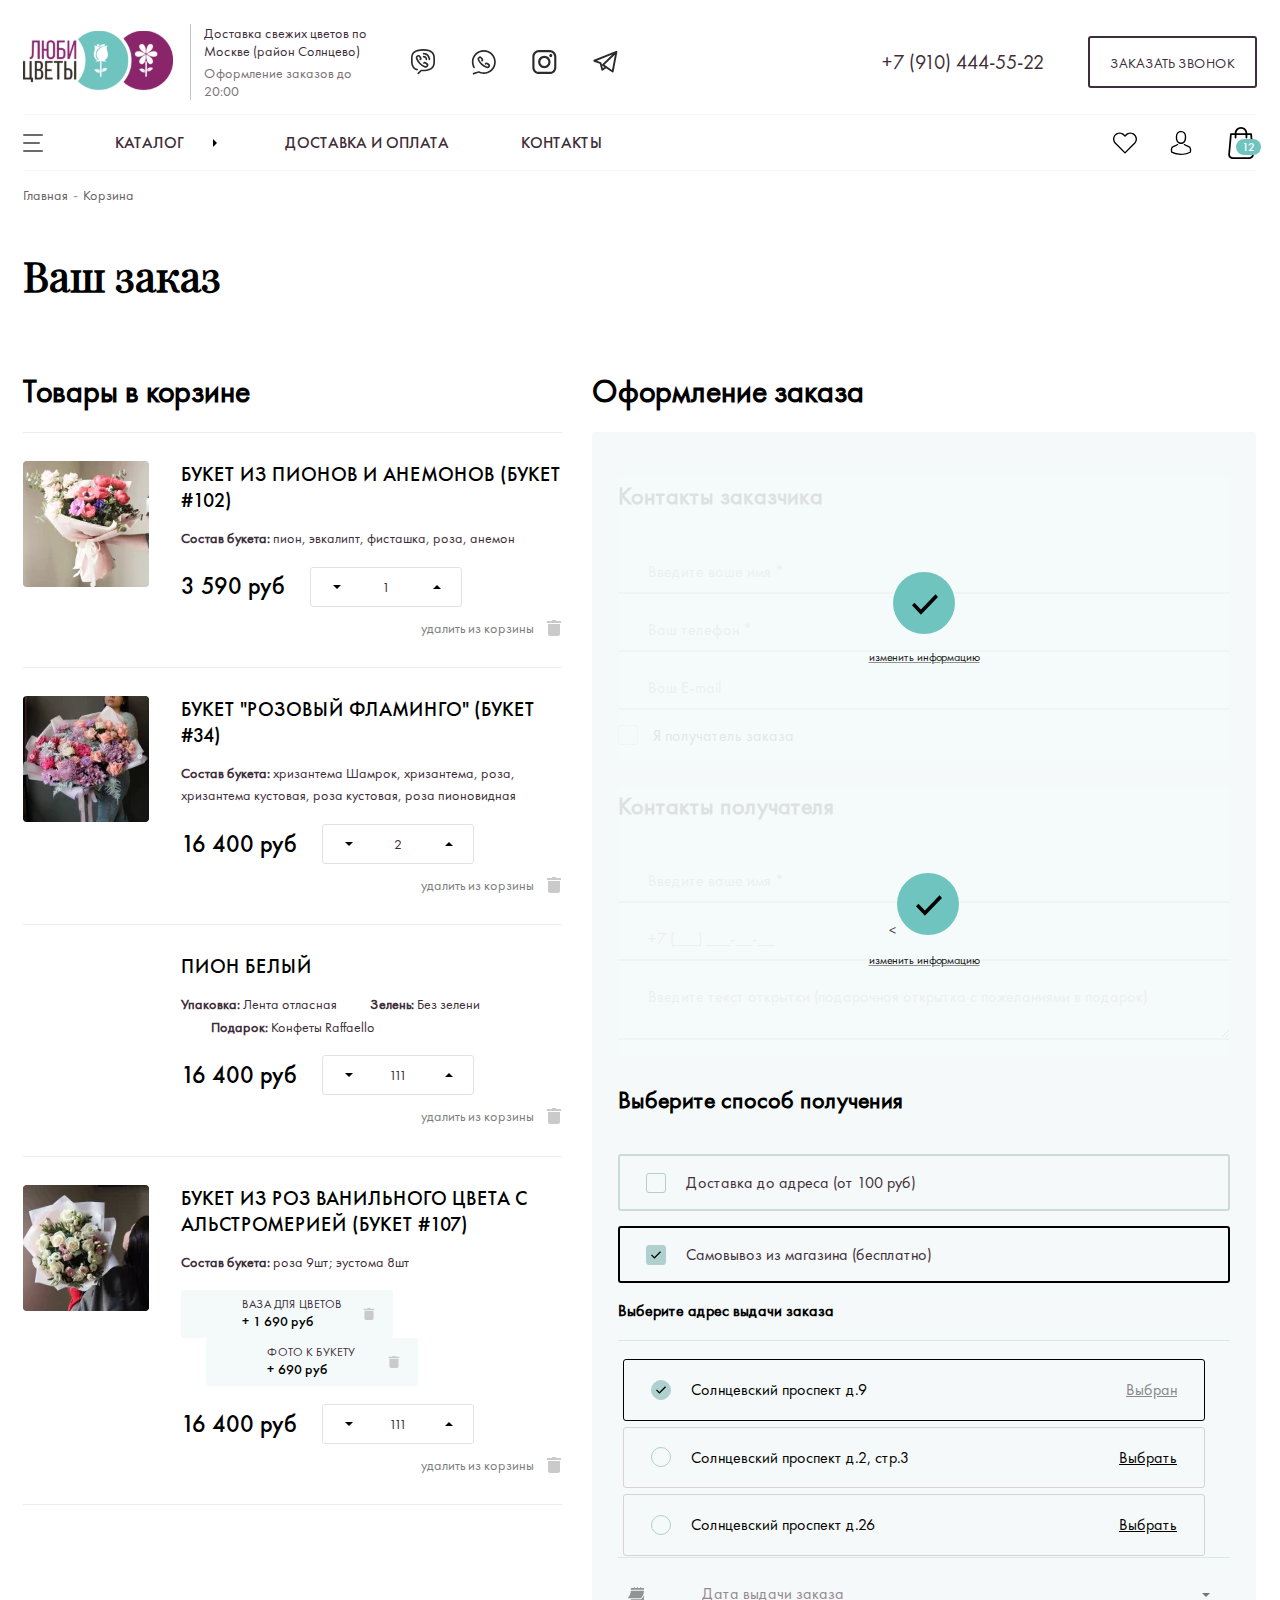
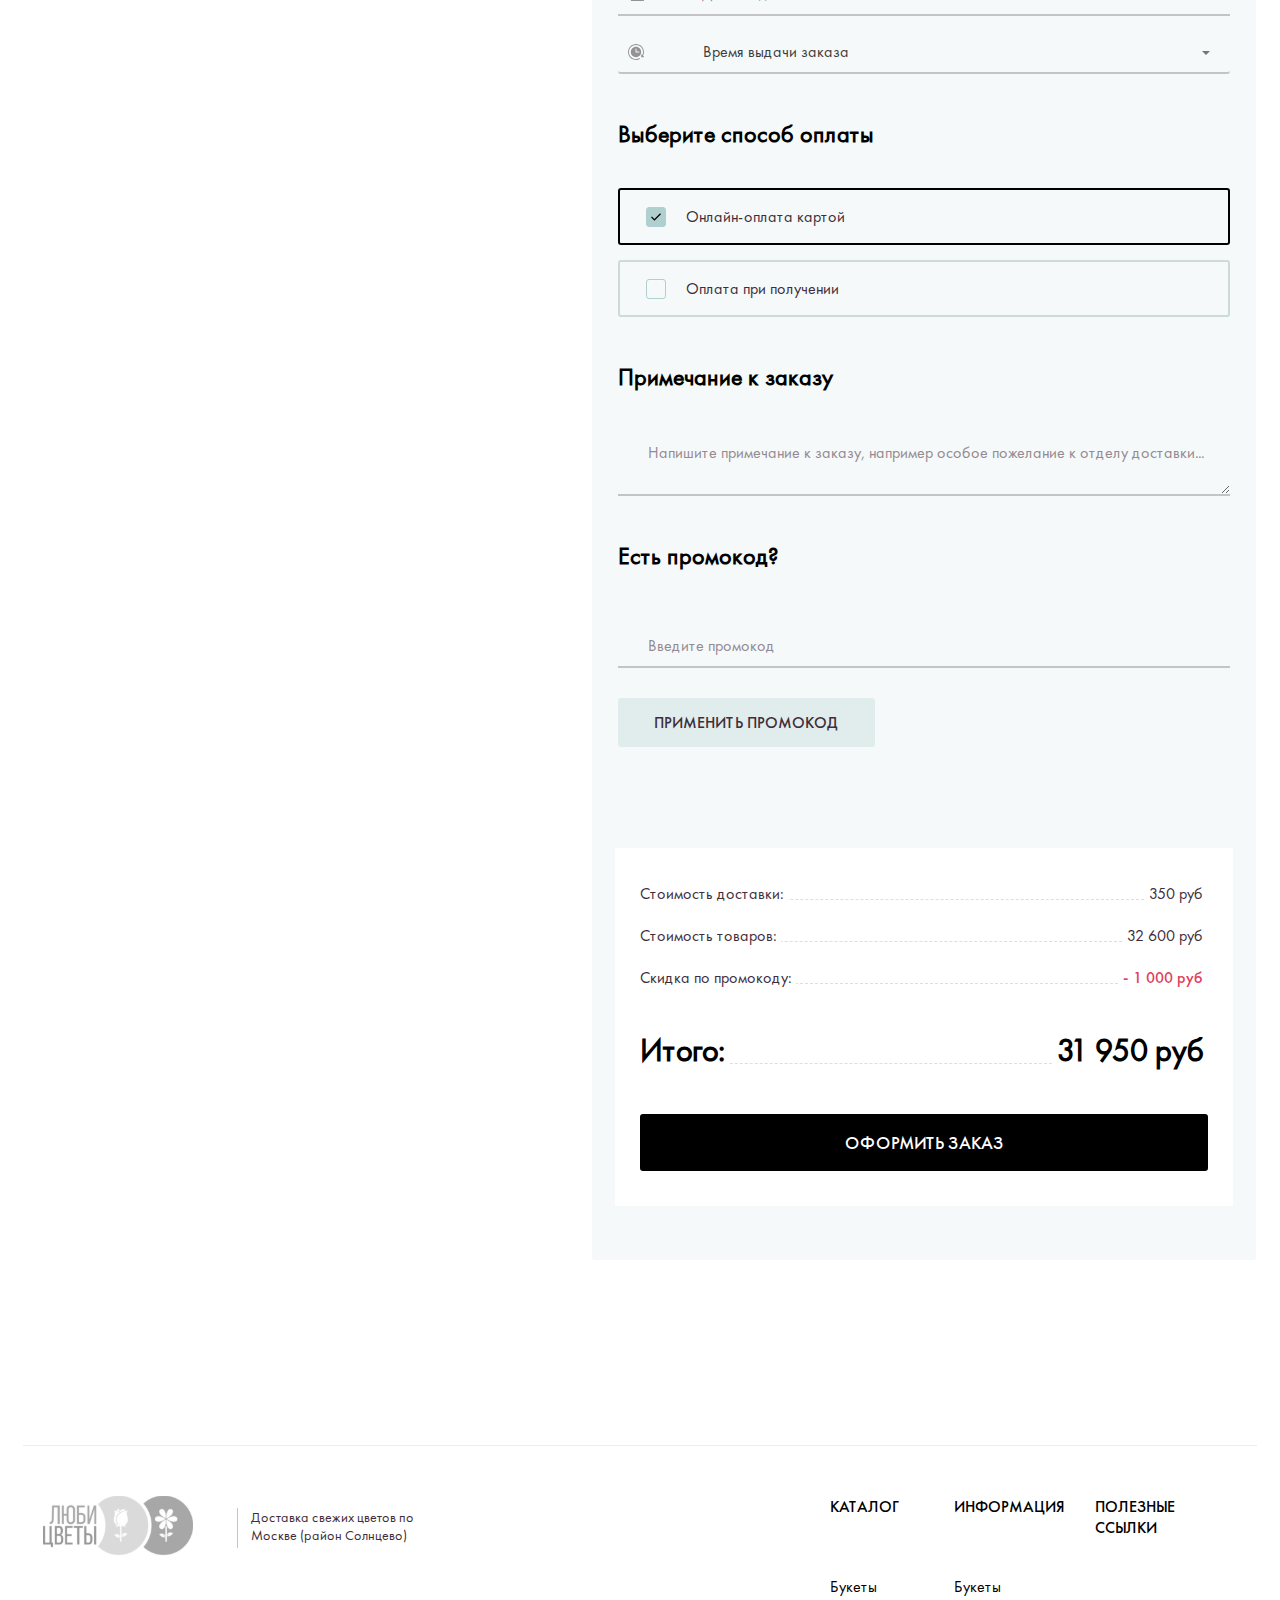
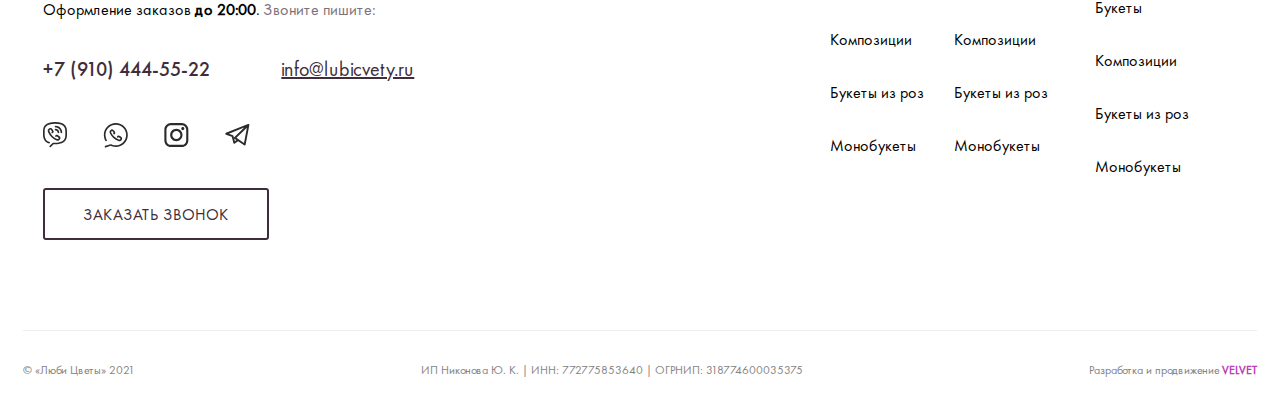
==== commit beca1552: "master" ====
--- a/basket 2.html
+++ b/basket 2.html
@@ -4,25 +4,13 @@
   <head>
     <meta http-equiv="Content-Type" content="text/html; charset=utf-8" />
     <meta name="viewport" content="width=device-width, initial-scale=1" />
+    <link rel="preload" href="/fonts/FuturaPT-Book.ttf" as="font" crossorigin="anonymous" />
+    <link rel="preload" href="/fonts/FuturaPT-Medium.ttf" as="font" crossorigin="anonymous" />
+    <link rel="preload" href="/fonts/PlayfairDisplay-Regular.ttf" as="font" crossorigin="anonymous" />
     <link rel="stylesheet" type="text/css" href="/fonts/fonts.css" />
-    <link rel="stylesheet" type="text/css" href="/css/bootstrap.min.css" />
-    <link rel="stylesheet" type="text/css" href="/css/bootstrap-theme.min.css" />
-    <link rel="stylesheet" type="text/css" href="/css/bootstrap-grid.min.css" />
-    <link rel="stylesheet" type="text/css" href="/css/bootstrap-reboot.min.css" />
-    <link rel="stylesheet" type="text/css" href="/libs/fontawesome-free-5.15.3-web/css/fontawesome.min.css" />
-    <link rel="stylesheet" type="text/css" href="/libs/fontawesome-free-5.15.3-web/css/brands.css" />
-    <link rel="stylesheet" type="text/css" href="/libs/fontawesome-free-5.15.3-web/css/solid.css" />
-    <link rel="stylesheet" type="text/css" href="/css/slick.css" />
-    <link rel="stylesheet" type="text/css" href="/css/slick-theme.css" />
-    <link rel="stylesheet" href="/css/animation.css" />
-    <link rel="stylesheet" href="/css/jquery.mCustomScrollbar.min.css" />
-    <link rel="stylesheet" href="/libs/lightbox/css/lightbox.min.css" />
-    <link href="/css/jQuery.Brazzers-Carousel.min.css" type="text/css" rel="stylesheet" />
-    <link rel="stylesheet" href="/css/datepicker.min.css" />    
-    <link rel="stylesheet" type="text/css" href="/css/main.css?v=1.1" />
-    <!--[if lt IE 9]>
-    <script src="https://cdnjs.cloudflare.com/ajax/libs/html5shiv/3.7.2/html5shiv.min.js"></script>
-    <![endif]-->
+    <link rel="stylesheet" type="text/css" href="/css/bootstrap-grid.css" />
+    <link rel="stylesheet" type="text/css" href="//cdn.jsdelivr.net/npm/slick-carousel@1.8.1/slick/slick.css"/>
+    <link rel="stylesheet" type="text/css" href="/css/main.css" />
   </head>
   <body>
     <a id="top"></a>
@@ -93,7 +81,7 @@
         <div class="header__main">
           <div class="headermain">
             <div class="headermain__left">
-              <div class="logo"><a href="/"><img src="/images/logo.svg" alt=""></a></div>
+              <div class="logo"><img src="/images/logo.svg" alt="" width="150" height="63"/></div>
               <div class="descript">
                 <div class="descript__1">Доставка свежих цветов по Москве (район Солнцево) </div>
                 <div class="descript__2">Оформление заказов до 20:00</div>
@@ -232,7 +220,6 @@
             </div>
           </div>
           <div class="basketpage">
-            
             <form action="">
               <div class="basketpage__cols">
                 <div class="basketpage__left">
@@ -240,7 +227,7 @@
                   <div class="basket">
                     <div class="basket__item">
                       <div class="basket__photo">
-                        <div class="basket__img"><img src="/images/basket1.jpg" alt=""></div>
+                        <div class="basket__img"><img src="/images/basket1.webp" width="126" height="126" alt=""/></div>
                       </div>
                       <div class="basket__main">
                         <div class="basket__name">БУКЕТ ИЗ ПИОНОВ И АНЕМОНОВ (БУКЕТ #102)</div>
@@ -251,7 +238,7 @@
                             <div class="basket__count">
                               <div class="quantity">
                                 <button type="button" value="–" class="quantity-minus" data-field="quantity"></button>
-                                <input type="number" step="1" max="" value="1" name="quantity" class="quantity-field">
+                                <input type="number" step="1" max="99999" value="1" name="quantity" class="quantity-field">
                                 <button type="button" value="–" class="quantity-plus" data-field="quantity"></button>
                               </div>
                             </div>
@@ -259,7 +246,7 @@
                           <div class="basket__rightbuttons">
                             <a href="" class="remove">
                             <span>удалить из корзины</span>
-                            <img src="/images/basket.svg" alt="">
+                            <img src="/images/basket.svg" width="16" height="16" alt=""/>
                             </a>
                           </div>
                         </div>
@@ -267,7 +254,7 @@
                     </div>
                     <div class="basket__item">
                       <div class="basket__photo">
-                        <div class="basket__img"><img src="/images/basket2.jpg" alt=""></div>
+                        <div class="basket__img"><img src="/images/basket2.webp" width="126" height="126" alt=""/></div>
                       </div>
                       <div class="basket__main">
                         <div class="basket__name">БУКЕТ "РОЗОВЫЙ ФЛАМИНГО" (БУКЕТ #34)</div>
@@ -278,7 +265,7 @@
                             <div class="basket__count">
                               <div class="quantity">
                                 <button type="button" value="–" class="quantity-minus" data-field="quantity"></button>
-                                <input type="number" step="1" max="" value="2" name="quantity" class="quantity-field">
+                                <input type="number" step="1" max="99999" value="2" name="quantity" class="quantity-field">
                                 <button type="button" value="–" class="quantity-plus" data-field="quantity"></button>
                               </div>
                             </div>
@@ -286,7 +273,7 @@
                           <div class="basket__rightbuttons">
                             <a href="" class="remove">
                             <span>удалить из корзины</span>
-                            <img src="/images/basket.svg" alt="">
+                            <img src="/images/basket.svg" width="16" height="16" alt=""/>
                             </a>
                           </div>
                         </div>
@@ -294,7 +281,7 @@
                     </div>
                     <div class="basket__item">
                       <div class="basket__photo">
-                        <div class="basket__img"><img src="/images/productpage2.jpg" alt=""></div>
+                        <div class="basket__img"><img src="/images/productpage2.webp" width="126" height="126" alt=""/></div>
                       </div>
                       <div class="basket__main">
                         <div class="basket__name">ПИОН БЕЛЫЙ</div>
@@ -309,7 +296,7 @@
                             <div class="basket__count">
                               <div class="quantity">
                                 <button type="button" value="–" class="quantity-minus" data-field="quantity"></button>
-                                <input type="number" step="1" max="" value="111" name="quantity" class="quantity-field">
+                                <input type="number" step="1" max="99999" value="111" name="quantity" class="quantity-field">
                                 <button type="button" value="–" class="quantity-plus" data-field="quantity"></button>
                               </div>
                             </div>
@@ -317,7 +304,7 @@
                           <div class="basket__rightbuttons">
                             <a href="" class="remove">
                             <span>удалить из корзины</span>
-                            <img src="/images/basket.svg" alt="">
+                            <img src="/images/basket.svg" width="16" height="16" alt=""/>
                             </a>
                           </div>
                         </div>
@@ -325,7 +312,7 @@
                     </div>
                     <div class="basket__item">
                       <div class="basket__photo">
-                        <div class="basket__img"><img src="/images/basket3.jpg" alt=""></div>
+                        <div class="basket__img"><img src="/images/basket3.webp" width="126" height="126" alt=""/></div>
                       </div>
                       <div class="basket__main">
                         <div class="basket__name">БУКЕТ ИЗ РОЗ ВАНИЛЬНОГО ЦВЕТА С АЛЬСТРОМЕРИЕЙ (БУКЕТ #107)</div>
@@ -336,32 +323,31 @@
                           <div class="basket__subitem">
                             <div class="basket__subcontent">
                               <div class="basket__subphoto">
-                                <div class="basket__subimg"><img src="/images/productsmore1.jpg" alt=""></div>
+                                <div class="basket__subimg"><img src="/images/productsmore1.webp" width="42" height="41" alt=""/></div>
                               </div>
                               <div class="basket__submain">
                                 <div class="basket__subname">Ваза для цветов</div>
                                 <div class="basket__subprice">+ 1 690 руб</div>
                               </div>
                               <div class="basket__subremove">
-                                <a href="" class="subremove"><img src="/images/basket.svg" alt=""></a>
+                                <a href="" class="subremove"><img src="/images/basket.svg" width="12" height="12" alt=""/></a>
                               </div>
                             </div>
                           </div>
                           <div class="basket__subitem">
                             <div class="basket__subcontent">
                               <div class="basket__subphoto">
-                                <div class="basket__subimg"><img src="/images/productsmore2.jpg" alt=""></div>
+                                <div class="basket__subimg"><img src="/images/productsmore2.webp" width="42" height="41" alt=""/></div>
                               </div>
                               <div class="basket__submain">
                                 <div class="basket__subname">Фото к букету</div>
                                 <div class="basket__subprice">+ 690 руб</div>
                               </div>
                               <div class="basket__subremove">
-                                <a href="" class="subremove"><img src="/images/basket.svg" alt=""></a>
-                              </div>
-                            </div>
-                          </div>
-                          
+                                <a href="" class="subremove"><img src="/images/basket.svg" width="12" height="12" alt=""/></a>
+                              </div>
+                            </div>
+                          </div>
                         </div>
                         <div class="basket__buttons">
                           <div class="basket__leftbuttons">
@@ -369,7 +355,7 @@
                             <div class="basket__count">
                               <div class="quantity">
                                 <button type="button" value="–" class="quantity-minus" data-field="quantity"></button>
-                                <input type="number" step="1" max="" value="111" name="quantity" class="quantity-field">
+                                <input type="number" step="1" max="99999" value="111" name="quantity" class="quantity-field">
                                 <button type="button" value="–" class="quantity-plus" data-field="quantity"></button>
                               </div>
                             </div>
@@ -377,15 +363,13 @@
                           <div class="basket__rightbuttons">
                             <a href="" class="remove">
                             <span>удалить из корзины</span>
-                            <img src="/images/basket.svg" alt="">
+                            <img src="/images/basket.svg" width="16" height="16" alt=""/>
                             </a>
                           </div>
                         </div>
                       </div>
                     </div>
-                    
                   </div>
-                  
                 </div>
                 <div class="basketpage__right">
                   <div class="basketpage__title">Оформление заказа</div>
@@ -396,7 +380,7 @@
                           <div class="orderform__title">Контакты заказчика</div>
                           <div class="orderform__row">
                             <div class="row">
-                              <div class="col-md-6"><input type="text" placeholder="Введите ваше имя *"></div>
+                              <div class="col-md-6"><input type="text" placeholder="Введите ваше имя *" /></div>
                               <div class="col-md-6"><input type="tel" placeholder="Ваш телефон * "></div>
                               <div class="col-md-6"><input type="email" placeholder="Ваш E-mail"></div>
                               <div class="col-md-6">
@@ -408,13 +392,12 @@
                                   </label>                                  
                                 </div>
                               </div>
-                              
                             </div>
                           </div>
                           <div class="ordersuccess active">
                             <div class="ordersuccess__content">
                               <div class="ordersuccess__icon">
-                                <img src="/images/ordersuccess.svg" alt="">
+                                <img src="/images/ordersuccess.svg" width="62" height="62" alt=""/>
                               </div>
                               <div class="ordersuccess__link">
                                 <a href="#">изменить информацию</a>
@@ -426,16 +409,15 @@
                           <div class="orderform__title">Контакты  получателя</div>
                           <div class="orderform__row">
                             <div class="row">
-                              <div class="col-md-6"><input type="text" placeholder="Введите ваше имя *"></div>
+                              <div class="col-md-6"><input type="text" placeholder="Введите ваше имя *" /></div>
                               <div class="col-md-6"><input type="tel" placeholder="+7 (___) ___-__-__"></div>
                               <div class="col-md-12"><textarea placeholder="Введите текст открытки (подарочная открытка с пожеланиями в подарок)" rows="2"></textarea></div>
-                              
                             </div>
                           </div>
                           <div class="ordersuccess active">
                             <div class="ordersuccess__content">
                               <div class="ordersuccess__icon">
-                                <img src="/images/ordersuccess.svg" alt="">
+                                <<img src="/images/ordersuccess.svg" width="62" height="62" alt=""/>
                               </div>
                               <div class="ordersuccess__link">
                                 <a href="#">изменить информацию</a>
@@ -443,7 +425,6 @@
                             </div>
                           </div>
                         </div>
-
                         <div class="orderform__block">
                           <div class="orderform__title">Выберите способ получения</div>
                           <div class="orderform__row">
@@ -456,8 +437,8 @@
                                   </span>
                                   </label>                                  
                                 </div>
-                              </div> 
-                               <div class="col-md-6">
+                              </div>
+                              <div class="col-md-6">
                                 <div class="dcheckbox dcheckbox_type2 dcheckbox_border">
                                   <label for="order2-2" class="dcheckbox__label"><span>
                                   <input type="radio" id="order2-2" name="DELIVERY" checked="checked">
@@ -465,86 +446,79 @@
                                   </span>
                                   </label>                                  
                                 </div>
-                              </div> 
-                               
-
+                              </div>
                               <div class="col-md-12">
                                 <div class="orderform__subtitle">Выберите адрес выдачи заказа</div>
                                 <div class="orderform__list">
                                   <div class="radiotype radiotype_list">
                                     <div class="radiotype__item">
-                                       <label for="PICKUP-1" class="radiotype__label">
-                                        <span>
-                                        <input type="radio" checked="checked" id="PICKUP-1" name="PICKUP"/>
-                                        <span class="radiotype__text">Солнцевский проспект д.9</span>
-                                        <span class="pick">Выбрать</span><span class="picked active">Выбран</span>
-                                        </span>
-                                        </label>  
+                                      <label for="PICKUP-1" class="radiotype__label">
+                                      <span>
+                                      <input type="radio" checked="checked" id="PICKUP-1" name="PICKUP"/>
+                                      <span class="radiotype__text">Солнцевский проспект д.9</span>
+                                      <span class="pick">Выбрать</span><span class="picked active">Выбран</span>
+                                      </span>
+                                      </label>  
                                     </div>
                                     <div class="radiotype__item">
-                                       <label for="PICKUP-2" class="radiotype__label">
-                                        <span>
-                                        <input type="radio"  id="PICKUP-2" name="PICKUP"/>
-                                        <span class="radiotype__text">Солнцевский проспект д.2, стр.3</span>
-                                        <span class="pick active">Выбрать</span><span class="picked">Выбран</span>
-                                        </span>
-                                        </label>  
+                                      <label for="PICKUP-2" class="radiotype__label">
+                                      <span>
+                                      <input type="radio"  id="PICKUP-2" name="PICKUP"/>
+                                      <span class="radiotype__text">Солнцевский проспект д.2, стр.3</span>
+                                      <span class="pick active">Выбрать</span><span class="picked">Выбран</span>
+                                      </span>
+                                      </label>  
                                     </div>
                                     <div class="radiotype__item">
-                                       <label for="PICKUP-3" class="radiotype__label">
-                                        <span>
-                                        <input type="radio" id="PICKUP-3" name="PICKUP"/>
-                                        <span class="radiotype__text">Солнцевский проспект д.26</span>
-                                        <span class="pick active">Выбрать</span><span class="picked">Выбран</span>
-                                        </span>
-                                        </label>  
+                                      <label for="PICKUP-3" class="radiotype__label">
+                                      <span>
+                                      <input type="radio" id="PICKUP-3" name="PICKUP"/>
+                                      <span class="radiotype__text">Солнцевский проспект д.26</span>
+                                      <span class="pick active">Выбрать</span><span class="picked">Выбран</span>
+                                      </span>
+                                      </label>  
                                     </div>
                                     <div class="radiotype__item">
-                                       <label for="PICKUP-4" class="radiotype__label">
-                                        <span>
-                                        <input type="radio"  id="PICKUP-4" name="PICKUP"/>
-                                        <span class="radiotype__text">Солнцевский проспект д.2, стр.3</span>
-                                        <span class="pick active">Выбрать</span><span class="picked">Выбран</span>
-                                        </span>
-                                        </label>  
+                                      <label for="PICKUP-4" class="radiotype__label">
+                                      <span>
+                                      <input type="radio"  id="PICKUP-4" name="PICKUP"/>
+                                      <span class="radiotype__text">Солнцевский проспект д.2, стр.3</span>
+                                      <span class="pick active">Выбрать</span><span class="picked">Выбран</span>
+                                      </span>
+                                      </label>  
                                     </div>
                                     <div class="radiotype__item">
-                                       <label for="PICKUP-5" class="radiotype__label">
-                                        <span>
-                                        <input type="radio"  id="PICKUP-5" name="PICKUP"/>
-                                        <span class="radiotype__text">Солнцевский проспект д.2, стр.3</span>
-                                        <span class="pick active">Выбрать</span><span class="picked">Выбран</span>
-                                        </span>
-                                        </label>  
+                                      <label for="PICKUP-5" class="radiotype__label">
+                                      <span>
+                                      <input type="radio"  id="PICKUP-5" name="PICKUP"/>
+                                      <span class="radiotype__text">Солнцевский проспект д.2, стр.3</span>
+                                      <span class="pick active">Выбрать</span><span class="picked">Выбран</span>
+                                      </span>
+                                      </label>  
                                     </div>
-                                    
-                                </div>
-                                </div>
-                              </div>
-
-
-                             
-
+                                  </div>
+                                </div>
+                              </div>
                               <div class="col-md-6">
                                 <div class="selectarrow">
-                                  <input type="text" class="datepicker-here" placeholder="Дата выдачи заказа"></div>
-                                </div>  
+                                  <input type="text" class="datepicker-here" placeholder="Дата выдачи заказа">
+                                </div>
+                              </div>
                               <div class="col-md-6">
                                 <div class="selectarrow">
-                                 <div class="inputselect">
-                                   <select name="" id="" class="timepicker-here">
+                                  <div class="inputselect">
+                                    <select name="" id="" class="timepicker-here">
                                       <option value="">Время выдачи заказа</option>
                                       <option value="8:00 - 9:00">8:00 - 9:00</option>
                                       <option value="8:00 - 9:00">8:00 - 9:00</option>
                                       <option value="8:00 - 9:00">8:00 - 9:00</option>
                                       <option value="8:00 - 9:00">8:00 - 9:00</option>
-                                   </select>
-                                 </div>
-                                </div>
-                              </div>              
-                            </div>
-                          </div>
-                          
+                                    </select>
+                                  </div>
+                                </div>
+                              </div>
+                            </div>
+                          </div>
                         </div>
                         <div class="orderform__block">
                           <div class="orderform__title">Выберите способ оплаты</div>
@@ -558,8 +532,8 @@
                                   </span>
                                   </label>                                  
                                 </div>
-                              </div> 
-                               <div class="col-md-6">
+                              </div>
+                              <div class="col-md-6">
                                 <div class="dcheckbox dcheckbox_type2 dcheckbox_border">
                                   <label for="order5-2" class="dcheckbox__label"><span>
                                   <input type="radio" id="order5-2" name="PAYMENT">
@@ -567,23 +541,20 @@
                                   </span>
                                   </label>                                  
                                 </div>
-                              </div> 
-                            </div>
-                          </div>
-                        </div>
-
+                              </div>
+                            </div>
+                          </div>
+                        </div>
                         <div class="orderform__block">
                           <div class="orderform__title">Примечание к заказу</div>
                           <div class="orderform__row">
                             <div class="row">
                               <div class="col-md-12">
                                 <textarea name="" id="" cols="" rows="2" placeholder="Напишите примечание к заказу, например особое пожелание к отделу доставки..."></textarea>
-                              </div> 
-                               
-                            </div>
-                          </div>
-                        </div>
-
+                              </div>
+                            </div>
+                          </div>
+                        </div>
                         <div class="orderform__block">
                           <div class="orderform__title">Есть промокод? </div>
                           <div class="orderform__row">
@@ -593,13 +564,11 @@
                                   <input type="text" placeholder="Введите промокод">
                                   <button class="btn_color">ПРИМЕНИТЬ ПРОМОКОД</button>
                                 </div>
-                              </div> 
-                               
-                            </div>
-                          </div>
-                        </div>
-                      </div>
-
+                              </div>
+                            </div>
+                          </div>
+                        </div>
+                      </div>
                       <div class="orderform__confirm">
                         <div class="orderconfirm">
                           <div class="orderconfirm__content">
@@ -617,20 +586,16 @@
                                   <span class="orderconfirm__price-left"><span><span>Скидка по промокоду:</span></span></span>
                                   <span class="orderconfirm__price-right orderconfirm__price-right_red">- 1 000 руб</span>
                                 </li>
-                                
                               </ul>
                             </div>
-
-                             <div class="orderconfirm__prices orderconfirm__prices_total">
+                            <div class="orderconfirm__prices orderconfirm__prices_total">
                               <ul class="orderconfirm__price">
                                 <li>
                                   <span class="orderconfirm__price-left"><span><span>Итого:</span></span></span>
                                   <span class="orderconfirm__price-right">31 950 руб</span>
                                 </li>
-                                
                               </ul>
                             </div>
-
                             <div class="orderconfirm__confirm"><button type="submit" class="btn_main btn_main_large goorder">оформить заказ</button></div>
                           </div>
                         </div>
@@ -650,9 +615,9 @@
           <div class="footer__cols">
             <div class="footer__col footer__col_1">
               <div class="footer__logo dflex">
-                <div class="logo"><a href="/"><img src="/images/logo2.svg" alt=""></a></div>
+                <div class="logo"><a href="/"><img src="/images/logo2.svg" alt="" width="150" height="63" /></a></div>
                 <div class="descript">
-                  <div class="descript__1">Доставка свежих цветов по <br>Москве (район Солнцево) </div>
+                  <div class="descript__1">Доставка свежих цветов по <br />Москве (район Солнцево) </div>
                 </div>
               </div>
               <div class="footer__contacts">
@@ -745,66 +710,13 @@
         </div>
       </div>
     </footer>
-    <!-- Модальные окно - Оставить отзыв -->
-    <div id="modal_review" class="modal fade">
-      <div class="modal-dialog">
-        <div class="modal-content">
-          <button type="button" class="close" data-dismiss="modal" aria-hidden="true">
-          <img src="/images/close.svg" alt="">
-          </button>
-          <div class="modal-body">
-            <div class="modal__content">
-              <div class="modal-title">Оставьте отзыв</div>
-              <div class="modal-text">Вам понравился этот букет и вы хотели бы получить его в подарок от вашего близкого человека? Заполните в форме ниже его данные, и он получит письмо с вашим намеком.</div>
-              <div class="modal__form">
-                <form>
-                  <div class="modal__inputs">
-                    <div class="form-group">
-                      <input type="text" name="" placeholder="Введите ваше имя *">
-                    </div>
-                    <div class="form-group">
-                      <input type="tel" name="" placeholder="Введите ваш E-mail*">
-                    </div>
-                    <div class="form-group">
-                      <textarea name="" id="" cols="" rows="2" placeholder="Напишите Ваш отзыв"></textarea>
-                    </div>
-                  </div>
-                  <button class="btn_main btn_main_large" type="submit">Отправить отзыв</button>
-                </form>
-              </div>
-            </div>
-          </div>
-        </div>
-      </div>
-    </div>
-    <!-- Модальные окно - Оставить отзыв -->
-    <div id="modal_review_ty" class="modal fade">
-      <div class="modal-dialog">
-        <div class="modal-content">
-          <button type="button" class="close" data-dismiss="modal" aria-hidden="true">
-          <img src="/images/close.svg" alt="">
-          </button>
-          <div class="modal-body">
-            <div class="modal__content">
-              <div class="modal-title">Спасибо за отзыв!</div>
-              <div class="modal-text">Совсем скоро ваш отзыв появится на сайте.</div>
-            </div>
-          </div>
-        </div>
-      </div>
-    </div>
     <div class="bglayer"></div>
-    <script src="/js/jquery-1.9.1.js"></script>
-    <script src="/js/bootstrap.min.js"></script>
-    <script src="/js/maskedinput.js"></script>  
-    <script src="/js/slick.min.js"></script>
-    <script src="/js/wow.min.js"></script>
-    <script src="/js/jQuery.Brazzers-Carousel.min.js"></script>
-    <script src="/js/wow.min.js"></script>
-    <script src="/js/jquery.mCustomScrollbar.concat.min.js"></script>  
-    <script src="/js/sly.min.js"></script>  
-    <script src="/js/jquery-ui.js"></script>   
-    <script src="/js/datepicker.min.js"></script>
+    <script src="//code.jquery.com/jquery-2.2.4.min.js"></script>
+    <script src="//cdnjs.cloudflare.com/ajax/libs/jquery.maskedinput/1.4.1/jquery.maskedinput.min.js"></script>  
+    <script src="//cdn.jsdelivr.net/npm/slick-carousel@1.8.1/slick/slick.min.js"></script>
+    <script src="//cdnjs.cloudflare.com/ajax/libs/Sly/1.6.1/sly.min.js"></script>  
+    <script src="/js/jquery-ui.js"></script>
+    <script src="/js/modal.js"></script>
     <script src="/js/main.js"></script>
   </body>
 </html>--- a/css/main.css
+++ b/css/main.css
@@ -1,4903 +1,927 @@
 @charset "UTF-8";
-body {
-  font-family: 'Futura PT Book';
-  font-style: normal;
-  font-weight: normal;
-  font-size: 14px;
-  line-height: 1;
-  color: #402D3A;
-  min-width: 320px;
-  padding: 0 !important;
-  overflow-x: hidden;
-  background: #fff;
-}
-
-* {
-  outline: none !important;
-}
-
-.container {
-  max-width: 1800px;
-  width: 100%;
-  padding: 0 15px;
-}
-
-.row {
-  margin: 0 -15px;
-}
-
-.col-lg-1,
-.col-lg-10,
-.col-lg-11,
-.col-lg-12,
-.col-lg-2,
-.col-lg-3,
-.col-lg-4,
-.col-lg-5,
-.col-lg-6,
-.col-lg-7,
-.col-lg-8,
-.col-lg-9,
-.col-md-1,
-.col-md-10,
-.col-md-11,
-.col-md-12,
-.col-md-2,
-.col-md-3,
-.col-md-4,
-.col-md-5,
-.col-md-6,
-.col-md-7,
-.col-md-8,
-.col-md-9,
-.col-sm-1 .col-sm-12,
-.col-sm-2,
-.col-sm-3,
-.col-sm-4,
-.col-sm-5,
-.col-sm-6,
-.col-sm-7,
-.col-sm-8,
-.col-sm-9,
-.col-xs-1,
-.col-xs-10,
-.col-xs-11,
-.col-xs-12,
-.col-xs-2,
-.col-xs-3,
-.col-xs-4,
-.col-xs-5,
-.col-xs-6,
-.col-xs-7,
-.col-xs-8,
-.col-xs-9 {
-  padding: 0 15px;
-}
-
-a {
-  color: #000;
-  text-decoration: none;
-  transition: all 0.3s ease-in-out;
-}
-
-a:hover,
-a:focus {
-  text-decoration: none;
-  color: #000;
-}
-
-p {
-  margin: 10px 0;
-}
-
-img {
-  width: initial;
-  max-width: 100%;
-  height: auto;
-  max-height: 100%;
-}
-
-svg {
-  width: initial;
-  max-width: 100%;
-  height: auto;
-  max-height: 100%;
-    transition: all 0.3s ease-in-out;
-}
-
-ul {
-  list-style: none;
-  padding: 0;
-  margin: 0;
-}
-
-.header__main {}
-.headermain {
-  display: flex;
-  align-items: center;
-  justify-content: space-between;
-  padding: 16px 0 14px 0;
-}
-.headermain__left {
-  display: flex;
-  align-items: center;
-}
-.logo {
-  width: 150px;
-}
-.descript {
-  padding-left: 34px;
-  margin-left: 37px;
-  position: relative;
-  margin-right: 64px;
-}
-.descript:before {
-  content: "";
-  position: absolute;
-  left: 0;
-  top: 0;
-  width: 1px;
-  height: 100%;
-  background: #C4C4C4;
-}
-
-
-.descript__1 {
-
-  font-style: normal;
-  font-weight: normal;
-  font-size: 14px;
-  line-height: 18px;
-  /* identical to box height */
-  margin-bottom: 4px;
-
-color: #402D3A;
-}
-.descript__2 {
-  font-style: normal;
-  font-weight: normal;
-  font-size: 14px;
-  line-height: 18px;
-  /* identical to box height */
-
-
-color: #7C7179;
-
-
-
-
-}
-
-a.socials__item {
-  display: block;
-  padding: 0 18px;
-}
-
-a.socials__item:hover svg path {
-  fill: #000;
-}
-
-.socials {
-  display: flex;
-  align-items: center;
-}
-
-.headermain__right {
-  display: flex;
-  justify-content: flex-end;
-  align-items: center;
-  margin: 0 -22px;
-}
-.headermain__right  > * {
-  padding: 0 22px;
-}
-.phone {
-
-}
-.phone a{ 
-  font-style: normal;
-  font-weight: 450;
-  font-size: 20px;
-  line-height: 26px;
-  /* identical to box height */
-
-  text-align: right;
-
-  color: #402D3A;
- }
-.callback {}
-.btn_border {
-  font-style: normal;
-  font-weight: 450;
-  font-size: 16px;
-  line-height: 21px;
-  height: 52px;
-  line-height: 50px;  
-  text-align: center;
-  display: block;
-  min-width: 226px;
-  color: #402D3A;
-  background: #fff;
-  border: 2px solid #402D3A;
-box-sizing: border-box;
-border-radius: 3px;
-text-transform: uppercase;
-padding: 0 30px;
-}
-.btn_border:hover {
-  background-color: #402D3A;
-  color: #FFFFFF;
-}
-
-.header__navcontainer { 
-  display: flex;
-  align-items: center;
-  justify-content: space-between;
-  border-top: 1px solid #F7F7F7;
-  border-bottom: 1px solid #F7F7F7;
-  padding: 3px 0;
-}
-.nav > ul {
-  display: flex;
-  align-items: center;
-  margin: 0 -36px;
-}
-.nav > ul > li {
- 
-}
-.nav > ul > li > a {
-  font-family: 'Futura PT';
-  font-style: normal;
-  font-weight: 500;
-  font-size: 16px;
-  line-height: 21px;
-  text-transform: uppercase;
-  color: #402D3A;
-   padding: 0 36px;
-   border-radius: 3px;
-   transition: all 0.3s ease;
-   height: 49px;
-   white-space: nowrap;
-   display: flex;
-    align-items: center;
-}
-
-.nav > ul > li > a:hover {
-  background: #353535;
-  color: #fff;
-}
-
-
-
-.nav > ul > li.parent_catalog > a {
-  padding-right: 65px;
-  position: relative;
-}
-
-
-
-.nav > ul > li.parent_catalog > a:after {
-  position: absolute;
-  right: 30px;
-
- content: "";
-
-    transform: rotate(90deg);
-    top: calc(50% - 2px);
-
-      width: 0; 
-  height: 0; 
-  border-left: 4px solid transparent;
-  border-right: 4px solid transparent;
-  border-bottom: 4px solid #000;
-  transition: all 0.3s ease;
-
-}
-
-
-.nav > ul > li.parent_catalog > a:hover:after {
- position: absolute;
-  right: 30px;
-
- content: "";
-
-    transform: rotate(180deg);
-    top: calc(50% - 2px);
-
-      width: 0; 
-  height: 0; 
-  border-left: 4px solid transparent;
-  border-right: 4px solid transparent;
-  border-bottom: 4px solid #fff;
-}
-
-.nav > ul > li.parent_menu > a:hover {
-  background: none;
-}
-
-.nav > ul > li.parent_menu > a:hover > svg rect {
-  fill: #000;
-}
-.nav > ul > li.parent_menu > a:hover > svg rect:nth-child(2) {
-  width: 24px;
-  max-width: 24px;
-}
-.nav > ul > li.parent_menu > a > svg {
-  overflow: visible;
-}
-
-.shopmenu {
-  margin: 0 -16px;
-  display: flex;
-  align-items: center;
-}
-.shopmenu__item {
-  display: block;
-  padding: 0 16px;
-  position: relative;
-}
-path, rect {
-  transition: all 0.3s ease;
-}
-.shopmenu__item:hover svg path{
-  fill: #707070;
-}
-
-.shopmenu__count {
-  background: #6FC4C0;
-  border-radius: 100px;
-  height: 16px;
-  padding: 0 6px;
-  color: #fff;
-  font-size: 12px;
-  line-height: 16px;
-  font-family: 'Futura PT';
-  font-style: normal;
-  font-weight: 500;
-  position: absolute;
-  right: 12px;
-  bottom: 4px;
-}
-
-.bglayer {
+body{font-family:'Futura PT Book';font-style:normal;font-weight:400;font-size:14px;line-height:1;color:#402D3A;min-width:320px;padding:0!important;overflow-x:hidden;background:#fff}
+*{outline:none!important}
+.container{max-width:1800px;width:100%;padding-right:15px;padding-left:15px;margin-right:auto;margin-left:auto}
+a{color:#000;text-decoration:none;transition:all .3s ease-in-out}
+a:hover,a:focus{text-decoration:none;color:#000}
+p{margin:10px 0}
+img{width:initial;max-width:100%;height:auto;max-height:100%}
+svg{width:initial;max-width:100%;height:auto;max-height:100%;transition:all .3s ease-in-out}
+ul{list-style:none;padding:0;margin:0}
+.headermain{display:flex;align-items:center;justify-content:space-between;padding:16px 0 14px}
+.headermain__left{display:flex;align-items:center}
+.logo{width:150px}
+.descript{padding-left:34px;margin-left:37px;position:relative;margin-right:64px}
+.descript:before{content:"";position:absolute;left:0;top:0;width:1px;height:100%;background:#C4C4C4}
+.descript__1{font-style:normal;font-weight:400;font-size:14px;line-height:18px;margin-bottom:4px;color:#402D3A}
+.descript__2{font-style:normal;font-weight:400;font-size:14px;line-height:18px;color:#7C7179}
+a.socials__item{display:block;padding:0 18px}
+a.socials__item:hover svg path{fill:#000}
+.socials{display:flex;align-items:center}
+.headermain__right{display:flex;justify-content:flex-end;align-items:center;margin:0 -22px}
+.headermain__right > *{padding:0 22px}
+.phone a{font-style:normal;font-weight:450;font-size:20px;line-height:26px;text-align:right;color:#402D3A}
+.btn_border{font-style:normal;font-weight:450;font-size:16px;line-height:21px;height:52px;line-height:50px;text-align:center;display:block;min-width:226px;color:#402D3A;background:#fff;border:2px solid #402D3A;box-sizing:border-box;border-radius:3px;text-transform:uppercase;padding:0 30px}
+.btn_border:hover{background-color:#402D3A;color:#FFF}
+.header__navcontainer{display:flex;align-items:center;justify-content:space-between;border-top:1px solid #F7F7F7;border-bottom:1px solid #F7F7F7;padding:3px 0}
+.nav > ul{display:flex;align-items:center;margin:0 -36px}
+.nav > ul > li > a{font-family:'Futura PT';font-style:normal;font-weight:500;font-size:16px;line-height:21px;text-transform:uppercase;color:#402D3A;padding:0 36px;border-radius:3px;transition:all .3s ease;height:49px;white-space:nowrap;display:flex;align-items:center}
+.nav > ul > li > a:hover{background:#353535;color:#fff}
+.nav > ul > li.parent_catalog > a{padding-right:65px;position:relative}
+.nav > ul > li.parent_catalog > a:after{position:absolute;right:30px;content:"";transform:rotate(90deg);top:calc(50% - 2px);width:0;height:0;border-left:4px solid transparent;border-right:4px solid transparent;border-bottom:4px solid #000;transition:all .3s ease}
+.nav > ul > li.parent_catalog > a:hover:after{position:absolute;right:30px;content:"";transform:rotate(180deg);top:calc(50% - 2px);width:0;height:0;border-left:4px solid transparent;border-right:4px solid transparent;border-bottom:4px solid #fff}
+.nav > ul > li.parent_menu > a:hover{background:none}
+.nav > ul > li.parent_menu > a:hover > svg rect{fill:#000}
+.nav > ul > li.parent_menu > a:hover > svg rect:nth-child(2){width:24px;max-width:24px}
+.nav > ul > li.parent_menu > a > svg{overflow:visible}
+.shopmenu{margin:0 -16px;display:flex;align-items:center}
+.shopmenu__item{display:block;padding:0 16px;position:relative}
+path,rect{transition:all .3s ease}
+.shopmenu__item:hover svg path{fill:#707070}
+.shopmenu__count{background:#6FC4C0;border-radius:100px;height:16px;padding:0 6px;color:#fff;font-size:12px;line-height:16px;font-family:'Futura PT';font-style:normal;font-weight:500;position:absolute;right:12px;bottom:4px}
+.bglayer{width:100%;height:100%;background:#777;opacity:.4;position:fixed;z-index:1;top:0;cursor:pointer;display:none}
+.subnav.active{display:block}
+.subnav__menu > ul{width:370px;padding:31px 31px 36px 69px;height:100%;display:flex;flex-wrap:wrap;align-items:center}
+.subnav__menu > ul > li{width:100%}
+.subnav{min-height:505px;width:100%;position:absolute;left:0;top:calc(100%);z-index:3;background:#F9F9F9;display:none}
+.header__nav{position:relative}
+.subnav__content{display:flex}
+.subnav__menu > ul > li > a{font-family:'Futura PT';font-style:normal;font-weight:500;font-size:16px;line-height:21px;text-transform:uppercase;color:#000}
+.subnav__menu > ul > li > a:hover{color:#5C5C5C}
+.subnav__img{width:440px;height:440px;margin-right:93px}
+.subnav__wrapper{background:#EFF7F6;padding-right:38px;display:flex;align-items:center}
+.productblock__caption{font-style:normal;font-weight:400;font-size:14px;line-height:160%;color:#A2A2A2;margin-bottom:13px}
+.productblock__title{font-style:normal;font-weight:700;font-size:36px;line-height:48px;color:#000;margin-bottom:27px;font-family:'Playfair Display'}
+.productblock__text{font-style:normal;font-weight:500;font-size:18px;line-height:160%;font-family:'Futura PT';color:#402D3A;margin-bottom:27px}
+.productblock__price{font-family:'Futura PT';font-style:normal;font-weight:500;font-size:32px;line-height:160%;margin-bottom:29px}
+.productblock__button{margin-bottom:29px}
+.btn_main{font-family:'Futura PT';font-style:normal;font-weight:500;font-size:16px;line-height:21px;text-transform:uppercase;background-color:#000;color:#fff;padding:0 36px;border-radius:3px;transition:all .3s ease;height:49px;line-height:49px;white-space:nowrap;display:flex;align-items:center;display:inline-block;margin:10px 10px 10px 0;position:relative}
+.btn_main_arrow{padding-right:60px}
+.btn_main_arrow:after{content:"";position:absolute;right:30px;transform:rotate(90deg);top:calc(50% - 2px);width:0;height:0;border-left:4px solid transparent;border-right:4px solid transparent;border-bottom:4px solid #fff}
+.btn_main:hover{color:#fff;background-color:#353535}
+.btn_main:focus{color:#fff;background-color:#353535}
+.subnav__block{border-left:1px solid #EAEAEA;padding:31px 91px 36px 104px}
+@keyframes menuOpen {
+from{left:-453px}
+to{left:0}
+}
+@keyframes menuClose {
+from{left:0}
+to{left:-453px}
+}
+.hidden{display:none!important}
+.navpanel{position:fixed;top:0;min-height:100vh;height:initial;background:#fff;z-index:100;max-width:100%;width:453px;left:-453px;transition:none!important;animation-name:menuClose;display:block}
+.navpanel.active{left:0;animation-name:menuOpen;animation-duration:.5s}
+.navpanel__content{padding:114px 30px 30px 96px}
+.navpanel__close{cursor:pointer}
+.navpanel__menu > ul{margin:60px 0}
+.navpanel__menu > ul > li{margin-bottom:47px;margin-bottom:27px}
+.navpanel__menu > ul > li > a{font-style:normal;font-size:16px;line-height:21px;font-family:'Futura PT';text-transform:uppercase;color:#402D3A}
+.navpanel__info1{font-style:normal;font-weight:400;font-size:16px;line-height:21px;margin-bottom:36px;color:#000}
+.navpanel__info1 span{display:block;color:#7C7179}
+.navpanel__info2 .phone a{font-family:'Futura PT'}
+.navpanel__info2{margin-bottom:28px}
+.email a{font-style:normal;font-weight:400;font-size:20px;line-height:26px;text-decoration:underline;color:#402D3A}
+.navpanel__info3{margin-bottom:59px}
+.navpanel__button{margin-bottom:100px}
+.navpanel__button .btn_border{max-width:226px}
+.catcard{position:relative;overflow:hidden;padding-top:30px}
+.catcard__content{height:693px;background:#E1EDEC;border-radius:3px;padding:0 100px}
+.catcard__image img{position:absolute;top:25px;right:-69px;max-width:initial;max-height:initial;transition:all .3s ease}
+.catcard__name{font-style:normal;font-weight:700;font-size:50px;line-height:67px;position:absolute;bottom:193px;left:18%;font-family:'Playfair Display'}
+.catcard__link{position:absolute;bottom:89px;left:18%}
+.categories{padding:13px 0}
+.catcard_large .catcard__image img{top:30px;right:-91px}
+.catcard:hover .catcard__image img{top:0}
+.catcard_large:hover .catcard__image img{top:-19px}
+.btn_border_arrow{padding-right:60px;position:relative}
+.btn_border_arrow:after{content:"";position:absolute;right:30px;transform:rotate(90deg);top:calc(50% - 2px);width:0;height:0;border-left:5px solid transparent;border-right:5px solid transparent;border-bottom:5px solid #000}
+.btn_border_arrow:hover:after{border-left:5px solid transparent;border-right:5px solid transparent;border-bottom:5px solid #fff}
+.pageblock{padding:70px 0}
+.pageblock h2{font-family:'Playfair Display';font-style:normal;font-weight:700;font-size:36px;line-height:48px;color:#000}
+.subtitle{font-style:normal;font-weight:400;font-size:16px;line-height:21px;color:#402D3A}
+.blocktitle{padding:0 30px}
+.blocktitle_flex{display:flex;align-items:center;justify-content:space-between}
+.productslider{padding:50px 0;position:relative;width:100%}
+.productslider__container{position:relative;width:100%}
+.productslider__slider{position:relative;width:100%}
+.productslider__slide{padding:0 6px}
+.productslider__slide .productcard{padding-bottom:75px}
+.productcard{width:433px;max-width:100%;margin-bottom:12px}
+.productcard__main{background:#F9F7F7;padding:23px 30px;position:relative}
+.productcard__main:after{content:"";background:#E2E2E2;height:1px;width:calc(100% - 60px);margin:auto;left:0;right:0;position:absolute;bottom:0}
+.productcard__image{position:relative;padding-top:97%}
+.productcard__image img{position:absolute;left:-99999px;right:-99999px;top:-99999px;bottom:-99999px;margin:auto;max-height:100%;max-width:100%;width:initial;height:initial}
+.productcard__name{margin-bottom:14px}
+.productcard__name a{font-family:'Futura PT';font-style:normal;font-weight:450;font-size:14px;line-height:18px;color:#402D3A}
+.productcard__price{font-family:'Futura PT'}
+.productcard__newprice{font-style:normal;font-weight:450;font-size:18px;line-height:23px;color:#000}
+.productslider__arrow_left{top:-25px}
+.productslider__arrow_right{top:-25px}
+.frame{width:100%;padding:0}
+.frame .slidee{margin:0;padding:0;height:100%;list-style:none}
+.frame .slidee > div{float:left;margin:0 5px 0 0;padding:0;height:100%}
+.scrollbar{width:calc(100% - 260px);margin:auto;height:2px;margin-top:10px;background:#DEE4EA}
+.scrollbar .handle{width:100px;height:100%;cursor:pointer;background:#000}
+.productslider__arrow_left span{width:0;height:0;border-left:7px solid transparent;border-right:7px solid transparent;border-bottom:7px solid #000;transform:rotate(-90deg);display:block;position:absolute;left:calc(50% - 8px);top:calc(50% - 3px)}
+.productslider__arrow_right span{width:0;height:0;border-left:7px solid transparent;border-right:7px solid transparent;display:block;border-bottom:7px solid #000;transform:rotate(90deg);position:absolute;right:calc(50% - 8px);top:calc(50% - 3px)}
+.productslider__arrow_left{position:absolute;left:0;border:1px solid transparent;border-radius:50%;width:50px;height:50px}
+.productslider__arrow_right{position:absolute;right:0;border:1px solid transparent;border-radius:50%;width:50px;height:50px}
+.productslider__arrow_right:hover,.productslider__arrow_left:hover{border-color:#000;cursor:pointer;transition:all .3s ease}
+.productslider__arrows{position:relative}
+.promo{padding:50px 0}
+.promo__wrapper{z-index:1;position:relative}
+.promo__wrapper:before{content:"";background:#EFF7F6;min-height:519px;height:calc(100% - 210px);position:absolute;top:0;left:0;width:100%;z-index:-1}
+.promo__wrapper{display:flex}
+.promo__image{width:50%;position:relative}
+.promo__img{margin-left:80px;margin-top:52px}
+.promo__card{width:50%;padding-top:75px}
+.promo__card .productblock__text{max-width:650px;font-family:'Futura PT Book'}
+.promo__card{padding-bottom:50px}
+mark{font-family:'Futura PT';background-color:transparent;padding:0;position:relative;white-space:nowrap;z-index:1}
+mark:after{content:"";width:calc(100% + 4px);position:absolute;bottom:3px;background:#D2B9CA;height:6px;z-index:-1;left:-2px}
+.productblock__links ul{display:flex;margin:0 -10px;flex-wrap:wrap}
+.productblock__links ul li{padding:0 10px;margin-bottom:13px}
+.productblock__links a{font-style:normal;font-size:14px;line-height:18px;padding:9px 23px;display:block;text-align:center;color:#6C6269;border:1px solid #D8D2D6;box-sizing:border-box;border-radius:3px}
+.productblock + .productblock{margin-top:145px}
+.productcard__hidden{padding:15px 30px 20px;display:none;background:#F9F7F7;transition:all .3s ease;position:absolute;top:100%;left:0;width:100%;z-index:9}
+.productslider__slide .productcard__hidden{top:calc(100% - 75px)}
+.productcard:hover .productcard__hidden{display:block}
+.productcard__buttons{display:flex;align-items:center;justify-content:space-between}
+.productcard{position:relative}
+.productcard:hover .productcard__main:after{width:100%;transition:all .3s ease}
+.btn_border_small{font-style:normal;font-weight:450;font-size:14px;line-height:18px;height:40px;line-height:38px;padding:0 22px;text-align:center;text-transform:uppercase;color:#586261;display:block;min-width:initial;background-color:#fff;border:1px solid #D1D1D1;box-sizing:border-box;border-radius:3px;text-transform:uppercase}
+.btn_main_small{font-family:'Futura PT';font-style:normal;font-weight:500;font-size:14px;line-height:18px;text-transform:uppercase;background:#000;color:#fff;padding:0 32px;border-radius:3px;transition:all .3s ease;height:40px;line-height:40px;white-space:nowrap;display:flex;align-items:center;display:inline-block;position:relative;min-width:initial}
+.btn_fast{background-image:url(/images/surface.svg);background-repeat:no-repeat;background-position:left 22px center;padding-left:55px}
+select{border:1px solid #D8D2D6;box-sizing:border-box;border-radius:3px;padding:8px 79px 11px 32px;font-style:normal;font-weight:400;font-size:16px;line-height:21px;color:#402D3A}
+.select{position:relative}
+.select select{-webkit-appearance:none;-moz-appearance:none;text-indent:1px}
+.select:before{content:"";position:absolute;top:calc(50% - 2px);right:20px;width:0;height:0;border-left:4px solid transparent;border-right:4px solid transparent;display:block;border-bottom:4px solid #000;transform:rotate(180deg)}
+.ui-slider{position:relative}
+.ui-slider .ui-slider-handle{position:absolute;z-index:2;width:18px;height:18px;border-radius:50%;background:#000;border:none;box-sizing:border-box;cursor:pointer}
+.ui-slider .ui-slider-range{position:absolute;z-index:1;font-size:.7em;display:block;border:0;overflow:hidden}
+.ui-slider-horizontal{height:7px}
+.ui-slider-horizontal .ui-slider-handle{top:-8px;margin-left:-6px}
+.ui-slider-horizontal .ui-slider-range{top:0;height:100%}
+.ui-slider-horizontal .ui-slider-range-min{left:0}
+.ui-slider-horizontal .ui-slider-range-max{right:0}
+.ui-widget-content{height:4px;background:#FFF;box-sizing:border-box;border-radius:222px}
+.ui-widget-header{border:none;background:#C4C4C4}
+.ui-corner-all{-moz-border-radius:4px;-webkit-border-radius:4px;border-radius:4px}
+.filter__header{display:flex;justify-content:space-between;align-items:center}
+.filter__form{padding-top:10px;padding-bottom:10px}
+.filter__item svg{transform:rotate(-180deg)}
+.filter__item_open svg{transform:none}
+.filter__item_close .filter__form{display:none}
+.formCost input::-webkit-input-placeholder{font-style:normal;font-weight:400;font-size:16px;line-height:21px;text-align:center;color:#978D94}
+.formCost input::-moz-placeholder{font-style:normal;font-weight:400;font-size:16px;line-height:21px;text-align:center;color:#978D94}
+.formCost input:-ms-input-placeholder{font-style:normal;font-weight:400;font-size:16px;line-height:21px;text-align:center;color:#978D94}
+.formCost input:-moz-placeholder{font-style:normal;font-weight:400;font-size:16px;line-height:21px;text-align:center;color:#978D94}
+.sliderCont{width:92%;margin:auto;height:20px}
+.formCost{margin:7px 0}
+.formCost__inputs{display:flex;justify-content:space-between;align-items:center;padding:0 7px}
+#slider{width:100%}
+.filter__price{width:100%;max-width:232px}
+span.dcheckbox__text{font-style:normal;font-weight:400;font-size:16px;line-height:21px;color:#402D3A;transition:all .5s}
+.dcheckbox input[type=checkbox]{display:none}
+.dcheckbox input[type=radio]{display:none}
+span.dcheckbox__text:before{content:"";display:block;position:absolute;left:0;top:0;width:20px;height:20px;border:1px solid #B0D0D0;box-sizing:border-box}
+.dcheckbox label{padding-left:0;cursor:pointer;margin-bottom:16px;transition:all .5s;position:relative;padding-left:67px;display:block;width:100%}
+.dcheckbox label:hover .dcheckbox__text:before{background:#B0D0D0;background-repeat:no-repeat;background-position:center;background-position:center}
+.dcheckbox input[type=checkbox]:checked + .dcheckbox__text:before{background:#B0D0D0;background-image:url(/images/radio.svg);background-repeat:no-repeat;background-position:center}
+.dcheckbox input[type=checkbox]:checked + .dcheckbox__text{opacity:1}
+.dcheckbox input[type=radio]:checked + .dcheckbox__text:before{background:#B0D0D0;background-image:url(/images/radio.svg);background-repeat:no-repeat;background-position:center}
+.dcheckbox input[type=radio]:checked + .dcheckbox__text{opacity:1}
+.radiotype input[type=radio]{display:none}
+.radiotype span.radiotype__text:before{content:"";display:block;position:absolute;border-radius:50%;left:0;top:0;width:20px;height:20px;border:1px solid #B0D0D0;box-sizing:border-box;border-radius:100px}
+.radiotype label:hover .radiotype__text:before{background-image:url(/images/radio.svg);background-repeat:no-repeat;background-position:center;background:#B0D0D0}
+.radiotype input[type=radio]:checked + .radiotype__text:before{background:#B0D0D0;background-image:url(/images/radio.svg);background-repeat:no-repeat;background-position:center}
+.radiotype span.radiotype__text{font-style:normal;font-weight:400;font-size:16px;line-height:21px;color:#402D3A;transition:all .5s}
+.radiotype label{padding-left:0;cursor:pointer;margin-bottom:16px;transition:all .5s;position:relative;padding-left:67px;display:block;width:100%}
+.filter__item{margin-bottom:20px;background:#EFF6F6;padding:30px 46px 26px}
+.catalog__aside{width:419px}
+.productlist__items{display:flex;flex-wrap:wrap;margin:0 -6px}
+.productlist__item{padding:0 6px}
+.catalog__main{width:calc(100% - 442px)}
+.catalog__wrapper{display:flex;justify-content:space-between;padding:40px 0}
+.productlist__item{width:33.33333%;margin-bottom:30px}
+.productlist__item .productcard{max-width:100%}
+.formCost input{border:none;border-bottom:2px solid #3D3D3D;padding:10px;font-style:normal;font-weight:400;font-size:16px;line-height:21px;padding-left:30px;text-align:center;color:#272727;color:#978D94;border-bottom:2px solid #C4C4C4;width:143px;background:none}
+.formCost input.notchanged{color:#978D94;border-bottom:2px solid #C4C4C4}
+.formCost input:focus{color:#272727;border-bottom:2px solid #3D3D3D}
+.formCost__price_left{position:relative}
+.formCost__price_left:before{content:"от";font-style:normal;font-weight:400;font-size:16px;line-height:21px;color:#978D94;position:absolute;left:20px;bottom:13px}
+.formCost__price_right{position:relative}
+.formCost__price_right:before{content:"до";font-style:normal;font-weight:400;font-size:16px;line-height:21px;color:#978D94;position:absolute;left:20px;bottom:13px}
+.filter__header{font-style:normal;font-weight:450;font-size:20px;line-height:26px;color:#000;margin-bottom:13px;font-weight:bold}
+.filter__price{max-width:100%;margin-top:45px}
+.filter__form{max-height:305px;overflow-y:auto}
+.filter__header-js{cursor:pointer}
+.btn_main_reset{background-image:url(/images/reset.svg);padding-left:80px;background-repeat:no-repeat;background-position:center left 30px;font-style:normal;font-weight:400;font-size:16px;line-height:21px;font-family:'Futura PT Book';min-width:initial;color:#FFF;text-transform:none;height:52px;line-height:52px}
+.filter__items{padding-bottom:20px}
+.showmore__link,.showtext{display:block;max-width:557px;margin:auto;padding:19px 0;border-bottom:2px solid #EFF7F6;text-align:center;font-style:normal;font-size:16px;line-height:21px;text-align:center;color:#7D767B;transition:all .3s ease}
+.showmore__link span,.showtext span{position:relative}
+.showmore__link span:after,.showtext span:after{content:"";position:absolute;right:-20px;transform:rotate(180deg);top:calc(50% - 1px);width:0;height:0;border-left:4px solid transparent;border-right:4px solid transparent;border-bottom:4px solid #000}
+.showmore__link:hover,.showtext:hover{color:#000;border-color:#1C1C1C;max-width:100%}
+h3{font-style:normal;font-size:24px;line-height:160%;color:#000;font-family:'Futura PT';margin-bottom:20px}
+.blocktitle_type2{padding:0;margin-bottom:40px}
+p{font-style:normal;font-weight:400;font-size:18px;line-height:160%;color:#402D3A}
+.text_hidden{max-height:355px;overflow-y:hidden;position:relative;transition:all .3s ease}
+.text_hidden:after{content:"...";font-style:normal;font-weight:400;font-size:18px;line-height:160%;color:#402D3A;position:absolute;bottom:-7px;left:0;background:#fff;width:100%}
+main{padding-bottom:40px}
+#footer{margin-top:100px}
+.socials{margin:0 -18px}
+.footer__col_1 > *{margin-bottom:40px}
+.dflex{display:flex;justify-content:space-between;align-items:center}
+.footer__col_1{width:412px}
+.footer__logo .logo a img{width:150px}
+.footer__logo .descript{margin-right:0}
+.footer__contacts span{display:inline-block}
+.footer__contacts .phone a{font-family:'Futura PT'}
+.footer__wrapper{padding:50px 20px;border-top:1px solid #EDEDED}
+.footermenu__title{font-style:normal;font-weight:450;font-size:16px;line-height:21px;text-transform:uppercase;margin-bottom:43px;color:#000;font-family:'Futura PT'}
+.footermenu__menu li a{font-style:normal;font-weight:400;font-size:16px;line-height:53px;color:#000;white-space:nowrap}
+.footer__cols{display:flex;justify-content:space-between;margin:0 -15px}
+.footer__col{padding:0 15px}
+.footer__col_2{width:396px}
+.footerinfo *{font-style:normal;font-weight:400;font-size:12px;line-height:15px;color:#838383}
+.velvet span{color:#BA41B5;font-weight:700}
+.footer__wrapper2{padding:32px 0}
+.phone a{white-space:nowrap}
+.socials{min-width:242px}
+.btn_border{white-space:nowrap}
+.subnav__img{background-position:center}
+.breadcrumbs{margin:15px 0}
+.breadcrumbs li a,.breadcrumbs li span{font-style:normal;font-weight:400;font-size:14px;line-height:18px;color:#676265}
+.breadcrumbs ul{line-height:1}
+.breadcrumbs li{display:inline-block;vertical-align:bottom;position:relative;padding-right:10px;margin-right:2px;line-height:1}
+.breadcrumbs li:after{content:"-";position:absolute;right:-1px;top:1px;font-size:16px;line-height:1;color:rgba(55,55,55,0.5)}
+.breadcrumbs li:last-child:after{display:none}
+.page h1{font-family:'Playfair Display';font-style:normal;font-weight:700;font-size:42px;line-height:56px;color:#000}
+.page .sort select{border:none;border-bottom:1px solid #D8D2D6;transition:all .3s ease;cursor:pointer;border-radius:0}
+.page .sort select:hover{border:none;border-bottom:1px solid #000}
+.page .blocktitle{padding-left:0}
+.leftmenu{margin-bottom:20px;background:#EFF6F6;padding:64px 46px 26px}
+.leftmenu__header span{font-style:normal;font-weight:450;font-size:20px;line-height:104.7%;padding-left:39px;text-transform:uppercase;font-weight:bold;color:#000}
+.leftmenu__header{margin-bottom:59px;cursor:pointer}
+.leftmenu__list li{margin-bottom:58px;padding-left:56px}
+.leftmenu__list li a{font-style:normal;font-weight:450;font-size:18px;line-height:104.7%;font-family:'Futura PT';text-transform:uppercase;color:#475050}
+.filter{margin-bottom:50px}
+.leftmenu__header > *{display:inline-block;vertical-align:middle}
+.productcard_type2 .productcard__main{background:#F4F9F9;border-radius:3px}
+.productcard_type2 .productcard__hidden{background:#F4F9F9;border-radius:3px}
+.productcard_type2 .productcard__main:after{display:none}
+.filterbutton{display:none}
+.btn_main_large{width:340px;max-width:100%;height:57px;line-height:57px;text-align:center;font-size:18px;border:none}
+.reviewadd{margin-bottom:70px}
+.reviews__item{padding:38px 68px;background:#F5F9F9;border-radius:3px;margin-bottom:20px}
+.reviews__name{font-style:normal;font-weight:700;font-size:28px;line-height:160%;margin-bottom:20px;color:#000}
+.reviews__text{font-style:normal;font-weight:400;font-size:18px;line-height:160%;color:#402D3A;margin-bottom:25px}
+.reviews__date{font-style:normal;font-weight:400;font-size:14px;line-height:160%;color:#625A5F}
+input::-webkit-input-placeholder{font-style:normal;font-weight:400;font-size:16px;color:#948991}
+input::-moz-placeholder{font-style:normal;font-weight:400;font-size:16px;color:#948991}
+input:-ms-input-placeholder{font-style:normal;font-weight:400;font-size:16px;color:#948991}
+input:-moz-placeholder{font-style:normal;font-weight:400;font-size:16px;color:#948991}
+textarea::-webkit-input-placeholder{font-style:normal;font-weight:400;font-size:16px;color:#948991}
+textarea::-moz-placeholder{font-style:normal;font-weight:400;font-size:16px;color:#948991}
+textarea:-ms-input-placeholder{font-style:normal;font-weight:400;font-size:16px;color:#948991}
+textarea:-moz-placeholder{font-style:normal;font-weight:400;font-size:16px;color:#948991}
+input,button,select,optgroup,textarea{margin:0;font-family:inherit;font-size:inherit;line-height:inherit}
+textarea{overflow:auto;resize:vertical}
+button,select{text-transform:none}
+button,html [type="button"],[type="reset"],[type="submit"]{-webkit-appearance:button}
+button::-moz-focus-inner,[type="button"]::-moz-focus-inner,[type="reset"]::-moz-focus-inner,[type="submit"]::-moz-focus-inner{padding:0;border-style:none}
+input[type="radio"],input[type="checkbox"]{box-sizing:border-box;padding:0}
+input[type="date"],input[type="time"],input[type="datetime-local"],input[type="month"]{-webkit-appearance:listbox}
+.modal input,input{border:none;border-bottom:2px solid #3D3D3D;padding:10px;font-style:normal;font-weight:400;font-size:16px;line-height:21px;padding-left:30px;color:#3D3D3D;border-bottom:2px solid #C4C4C4;width:100%;background:none}
+.modal textarea,textarea{border:none;border-bottom:2px solid #3D3D3D;padding:10px;font-style:normal;font-weight:400;font-size:16px;line-height:21px;padding-left:30px;color:#3D3D3D;border-bottom:2px solid #C4C4C4;width:100%;background:none}
+.modal input:focus,input:focus{border-bottom:2px solid #000}
+.modal textarea:focus,textarea:focus{border-bottom:2px solid #000}
+[role="button"]{cursor:pointer}
+.modal-open{overflow:hidden}
+.modal{display:none;overflow:hidden;position:fixed;top:0;right:0;bottom:0;left:0;z-index:1050;-webkit-overflow-scrolling:touch;outline:0}
+.modal.fade .modal-dialog{-webkit-transform:translate(0,-25%);-ms-transform:translate(0,-25%);-o-transform:translate(0,-25%);transform:translate(0,-25%);-webkit-transition:-webkit-transform .3s ease-out;-o-transition:-o-transform .3s ease-out;transition:transform .3s ease-out}
+.modal.in .modal-dialog{-webkit-transform:translate(0,0);-ms-transform:translate(0,0);-o-transform:translate(0,0);transform:translate(0,0)}
+.modal-open .modal{overflow-x:hidden;overflow-y:auto}
+.modal-dialog{position:relative;width:auto;margin:10px}
+.modal-content{position:relative;background-color:#fff;border:1px solid #999;border:1px solid rgba(0,0,0,0.2);border-radius:6px;-webkit-background-clip:padding-box;background-clip:padding-box;outline:0}
+.modal-backdrop{position:fixed;top:0;right:0;bottom:0;left:0;z-index:1040;background-color:#000}
+.modal-backdrop.fade{opacity:0;filter:alpha(opacity=0)}
+.modal-backdrop.in{opacity:.5;filter:alpha(opacity=50)}
+.modal-header{padding:15px;border-bottom:1px solid #e5e5e5;min-height:16.42857143px}
+.modal-header .close{margin-top:-2px}
+.modal-title{margin:0;line-height:1.42857143}
+.modal-body{position:relative;padding:15px}
+.modal-footer{padding:15px;text-align:right;border-top:1px solid #e5e5e5}
+.modal-footer .btn + .btn{margin-left:5px;margin-bottom:0}
+.modal-footer .btn-group .btn + .btn{margin-left:-1px}
+.modal-footer .btn-block + .btn-block{margin-left:0}
+.modal-scrollbar-measure{position:absolute;top:-9999px;width:50px;height:50px;overflow:scroll}
+.close{float:right;font-size:21px;font-weight:700;line-height:1;color:#000;text-shadow:0 1px 0 #fff;filter:alpha(opacity=20);opacity:.2}
+button.close{-webkit-appearance:none;padding:0;cursor:pointer;background:transparent;border:0}
+.close:hover,.close:focus{color:#000;text-decoration:none;cursor:pointer;filter:alpha(opacity=50);opacity:.5}
+@media (min-width: 768px) {
+.modal-dialog{margin:30px auto}
+}
+button.close{padding:0;background-color:transparent;border:0;-webkit-appearance:none}
+.modal-dialog{max-width:589px;min-height:calc(100vh - 60px);display:flex;flex-direction:column;justify-content:center}
+@media(max-width: 768px) {
+.modal-dialog{min-height:calc(100vh - 20px)}
+}
+.modal-content{border:none;border-radius:3px}
+.modal-body{padding:30px 64px 54px}
+.modal button.close{position:absolute;top:50px;right:52px;z-index:9;opacity:1}
+.form-group{margin-bottom:20px}
+.modal-title{font-style:normal;font-weight:700;font-size:32px;line-height:160%;margin-bottom:34px;color:#000}
+.modal-text{font-style:normal;font-weight:400;font-size:16px;line-height:140%;margin-bottom:35px;color:#402D3A}
+.modal__inputs{margin-bottom:40px}
+.modal__form .btn_main_large{width:100%;max-width:100%}
+.info{background:#DDEDED;border-radius:3px;display:flex;max-width:869px;padding:15px 20px;position:relative;margin-bottom:40px}
+.info:after{content:"";position:absolute;left:35px;border-left:6px solid transparent;border-right:14px solid transparent;border-top:13px solid #DDEDED;top:-5px;border-radius:20px;transform:rotate(396deg)}
+.info__icon{margin-right:16px}
+.info__warning{width:20px;height:20px;border-radius:50%;background:#EBAAAA;font-style:normal;font-weight:700;font-size:12px;line-height:20px;color:#000;text-align:center}
+.info__text{font-style:normal;font-size:16px;line-height:140%;color:#402D3A}
+.page h2{font-family:'Playfair Display';font-style:normal;font-weight:700;font-size:32px;line-height:43px;margin:20px 0 40px;color:#000}
+.colorblock{padding:38px 68px 78px;background:#F5F9F9;border-radius:3px;margin-bottom:30px}
+h3{font-style:normal;font-size:28px;line-height:160%;margin-bottom:21px;color:#000}
+.infoicon{margin:0 -10px;display:flex;align-items:center;flex-wrap:wrap}
+.infoicon__item{background:#F5F9F9;border:1px solid #D2E7E7;box-sizing:border-box;border-radius:1000px;margin:0 10px;height:77px;display:flex;align-items:center;padding:0 18px;min-width:354px;margin-bottom:27px}
+.infoicon__icon{margin-right:22px}
+.infoicon__img{border-radius:50%;text-align:center;width:46px;height:46px;line-height:46px;display:flex;align-items:center;justify-content:center}
+.infoicon__img__black{background:#000}
+.infoicon__text{font-style:normal;font-weight:400;font-size:18px;line-height:160%;color:#402D3A}
+.infoicon__img__green{background:#6FC4C0}
+.text__title{margin-bottom:15px;font-style:normal;font-size:20px;line-height:160%;color:#402D3A}
+.text ul li{list-style:disc;font-style:normal;font-weight:400;font-size:18px;line-height:234%;color:#402D3A}
+.text ul{margin-left:30px}
+ul.locations{-moz-column-count:3;-webkit-column-count:3;column-count:3;margin-left:10px}
+ul.locations li:after{content:url(/images/maps-and-flags1.svg);position:absolute;left:0;top:8px}
+ul.locations li{list-style:none;font-style:normal;font-weight:400;font-size:18px;line-height:160%;color:#402D3A;margin-bottom:10px;position:relative;padding-left:31px}
+.text ol li{font-style:normal;font-weight:450;font-size:20px;line-height:160%;margin-bottom:13px;font-family:'Futura PT';color:#402D3A}
+.colorblock_small{padding-bottom:38px}
+.contacts{margin-top:60px}
+.contacts__title{font-style:normal;font-weight:400;font-size:18px;line-height:23px;color:#8D8D8D;margin-bottom:15px}
+.contacts__item{margin-bottom:28px}
+.contacts__item a.contacts__phone{font-style:normal;font-weight:450;font-size:32px;line-height:41px;font-family:'Futura PT';color:#402D3A}
+.contacts__item a.contacts__email{font-style:normal;font-weight:400;font-size:24px;line-height:31px;color:#402D3A}
+.address__name{padding-left:30px;background-image:url(/images/maps-and-flags1.svg);background-position:left center;background-repeat:no-repeat}
+.address__metro{padding-left:30px;background-image:url(/images/metro.svg);background-position:left center;background-repeat:no-repeat}
+.address__time{padding-left:30px;background-image:url(/images/24.svg);background-position:left center;background-repeat:no-repeat}
+.address__time_24{padding-left:30px;background-image:url(/images/time.svg);background-position:left center;background-repeat:no-repeat}
+.address__content span{font-style:normal;font-weight:400;font-size:16px;line-height:1.2;color:#000}
+.address__content{display:flex;align-items:center;justify-content:space-between;min-height:67px;padding:10px 30px;background:#E8F0F0;border-radius:3px;margin:0 -10px}
+.address__item{margin-bottom:10px}
+.address__content > *{padding:0 10px}
+.address__col1{width:45%}
+.address__col2{width:30%}
+.address__col3{width:25%}
+.contactsmap{min-height:450px;height:100%;margin-bottom:20px}
+.contactsmap iframe{width:100%;height:100%}
+
+.map {
+	position: relative;
+	overflow: hidden;
+	cursor: pointer;
+	background: url(../images/mapp.webp)  no-repeat;
+	background-position: center center;
+	background-size: cover;
+	    height: 100%;
+	    width: 100%;
+}
+
+#map-yandex {
+	position: relative;
+	z-index: 7;
+	width: 100%;
+	height: 100%;
+	cursor: pointer;
+	background-color: transparent
+}
+.loader {
+	position: absolute;
+	z-index: 15;
+	top: -100%;
+	left: 0;
+	box-sizing: border-box;
+	width: 100%;
+	height: 100%;
+	overflow: hidden;
+	color: #000;
+	transition: opacity .7s ease;
+	opacity: 0;
+	background-color: rgba(0, 0, 0, .55)
+}
+
+.loader:after,
+.loader:before {
+	box-sizing: border-box
+}
+
+.loader.is-active {
+	top: 0;
+	opacity: 1
+}
+
+.loader-default:after {
+	position: absolute;
+	top: calc(50% - 24px);
+	left: calc(50% - 24px);
+	width: 48px;
+	height: 48px;
+	content: '';
+	animation: rotation 1s linear infinite;
+	border: solid 8px #fff;
+	border-left-color: transparent;
+	border-radius: 50%
+}
+
+@keyframes rotation {
+	from {
+		transform: rotate(0)
+	}
+	to {
+		transform: rotate(359deg)
+	}
+}
+
+@keyframes blink {
+	from {
+		opacity: .5
+	}
+	to {
+		opacity: 1
+	}
+}
+.row_contactsmain .colorblock {
+	height: 100%;
+}
+.modal__socialstext {
+	margin-bottom: 17px;
+}
+.maincolor {
+	color: #6FC4C0;
+}
+.modal-subtitle {
+	margin-bottom: 27px;
+	font-size: 24px;
+line-height: 160%;
+/* or 38px */
+font-weight: bold;
+
+
+color: #000000;
+}
+.colorblock_nomargin{margin-bottom:0}
+.callback_single{display:inline-block;margin:28px 0 40px}
+.contacts__item a.contacts__phone{white-space:nowrap}
+.contacts > .row > .col-md-3{-webkit-box-flex:0;-ms-flex:0 0 33.33333%;flex:0 0 33.33333%;max-width:33.33333%}
+.productimg__prev{width:136px;height:136px}
+.productimg_container{position:relative;overflow:hidden}
+.productimg__current{display:inline-block;animation:0;top:0;right:0;width:calc(100% - 150px);height:100%;position:relative;margin-left:150px}
+.productimg__previewscontainer{display:inline-block;width:152px;position:absolute;top:0;left:0;height:100%}
+.productimg__previewleft{position:absolute;top:5px;left:38px;cursor:pointer;opacity:.3;z-index:10}
+.productimg__previewright{position:absolute;bottom:5px;left:38px;cursor:pointer;opacity:.3;z-index:10}
+.productimg__previewleft:hover{opacity:1}
+.productimg__previewright:hover{opacity:1}
+.productimg__prev{background:linear-gradient(0deg,rgba(255,255,255,0.5),rgba(255,255,255,0.5));margin:0 0 15px;display:flex;height:136px;align-items:center;justify-content:center;cursor:pointer;box-sizing:border-box;border-radius:3px;background:#fff}
+.productimg__prev img{max-width:136px;max-height:136px;border-radius:3px}
+.productimg__image{display:flex;align-items:center;justify-content:center;height:100%;background:#fff;box-sizing:border-box;border-radius:5px}
+.product__content{background:#fff}
+.productpage__main{display:flex}
+.productpage__left{width:50%}
+.productimg__images{height:100%;background:#fff}
+.productimg__images > div{height:100%}
+.productimg__images > div > div{height:100%}
+.productpage__right{padding-left:60px;width:50%}
+.productimg__prev{position:relative}
+.productimg__prev:after{content:"";position:absolute;background:linear-gradient(0deg,rgba(255,255,255,0.5),rgba(255,255,255,0.5));z-index:1;left:0;right:0;width:100%;height:100%}
+.productimg__preview.slick-current .productimg__prev:after{display:none}
+.productpage{padding:20px 0}
+.productpage__right h1{text-transform:uppercase;font-style:normal;font-size:36px;font-family:'Futura PT Book';line-height:46px;margin-bottom:36px;color:#000}
+.productpage__descr{margin-bottom:46px}
+.productpage__block{margin-bottom:40px}
+.productpage__block_flex{display:flex;align-items:center}
+.productpage__price{font-style:normal;font-weight:450;font-size:32px;line-height:160%;font-family:'Futura PT';color:#000}
+.productpage__block_flex{margin:0 -30px;margin-bottom:40px}
+.productpage__block_flex > *{padding:0 30px}
+a.like{white-space:nowrap;display:block}
+.like svg{display:inline-block;vertical-align:middle}
+.like span{font-style:normal;font-weight:400;font-size:16px;line-height:160%;margin-left:10px;color:#402D3A;display:inline-block;vertical-align:middle;border-bottom:1px dashed #000}
+a.like:hover svg path{fill:#6FC4C0}
+.productpage__buttons{display:flex;margin:0 -15px;max-width:733px}
+.productpage__buttons > *{padding:0 15px;height:100%}
+.btn_fast_large{height:57px;line-height:57px;text-align:center;font-size:18px;border:none;font-style:normal;font-weight:400;font-size:16px;display:block;padding-right:57px;text-align:center;display:block;max-width:initial;width:initial;color:#402D3A;background-color:#E1EDEC;border-radius:3px;white-space:nowrap;background-image:url(/images/surface.svg);background-repeat:no-repeat;background-position:left 45px center;padding-left:87px;text-transform:uppercase}
+.btn_fast_large:hover{background-color:#CADEDC}
+.productpage__buttons .btn_main{margin:0;display:block;max-width:initial;width:initial}
+.productpage__buttons .productpage__addcart{width:-webkit-fill-available}
+.productpage__buttons{margin-bottom:64px}
+.productpage__params{margin-bottom:90px}
+.productparams__title{font-family:'Futura PT';font-style:normal;font-size:20px;line-height:160%;margin-bottom:15px;color:#000}
+.productparams__item{font-style:normal;font-weight:450;font-size:18px;line-height:1.2;margin-bottom:15px;color:#402D3A}
+.productparams{width:440px;max-width:100%}
+.productpage__info{width:265px}
+.info_small{padding:25px 36px;background:#F5F9F9}
+.info_small .info__text{font-style:normal;font-weight:400;font-size:12px;color:#402D3A;line-height:160%}
+.info_small:after{content:"";position:absolute;left:35px;border-left:9px solid transparent;border-right:26px solid transparent;border-bottom:19px solid #F5F9F9;top:26px;border-top:none;border-radius:29px;transform:rotate(62deg);left:-17px}
+.productpage__params{display:flex}
+.productpage__params .info{margin-left:8px;margin-top:20px}
+.productpage__accorderon{margin-bottom:80px}
+.accorderon__item{margin-bottom:25px;padding-bottom:25px;border-bottom:2px solid #EDEDED}
+.accordeon__title{position:relative;display:flex;justify-content:space-between;padding-right:48px;cursor:pointer}
+.accordeon__name{font-style:normal;font-size:20px;line-height:160%;font-weight:700;color:#000}
+.accordeon__status{font-style:normal;font-weight:400;font-size:16px;line-height:160%;display:none;text-align:right;color:#7E7E7E}
+.accordeon__status.active{display:block}
+.accordeon__content{display:none}
+.accordeon__content.active{display:block}
+.accordeon__status:after{position:absolute;right:20px;content:"";transform:rotate(180deg);top:calc(50% - 4px);width:0;height:0;border-left:4px solid transparent;border-right:4px solid transparent;border-bottom:4px solid #402D3A}
+.accordeon__title.active .accordeon__status:after{transform:rotate(0)}
+.description,.description p,.description ul{font-style:normal;font-weight:400;font-size:16px;line-height:160%;color:#402D3A}
+.description p,.description ul{margin-bottom:15px}
+.description ul{list-style:disc;margin-left:25px}
+.productpage__accessories{margin:80px 0 80px -12px;width:calc(100% + 12px)}
+.moreadd__title{font-style:normal;font-weight:450;font-size:32px;line-height:160%;margin-bottom:10px;color:#000}
+.moreadd__text{font-style:normal;font-weight:400;font-size:16px;line-height:160%;margin-bottom:28px;color:#402D3A}
+.moreadd__content{margin:18px 0}
+.productsmore{display:flex;margin:0 -6px;flex-wrap:wrap}
+.productsmore__item{padding:0 6px;width:33.3333%;margin-bottom:12px}
+.productsmore__content{border-radius:3px;overflow:hidden}
+.productsmore__main{padding:17px 16px;background:#F4F9F9}
+.productsmore__name{font-style:normal;font-weight:450;font-size:16px;line-height:21px;text-transform:uppercase;margin-bottom:9px;color:#402D3A;font-family:'Futura PT'}
+.btn_check{background:#000;border-radius:3px;display:block;height:40px;line-height:40px;white-space:nowrap;padding:0 22px;transition:all .3s ease}
+.btn_check:hover{opacity:.8}
+.btn_check span{font-style:normal;font-weight:450;font-size:16px;line-height:21px;line-height:40px;text-align:center;color:#FFF;padding-left:37px;position:relative;display:inline-block}
+.btn_check span:after{content:"";display:block;position:absolute;border-radius:50%;left:0;top:calc(50% - 10px);width:20px;height:20px;border:1px solid #6C6C6C;box-sizing:border-box;border-radius:100px}
+.btn_check_added span:after{background:#6FC4C0;background-image:url(/images/radio.svg);background-repeat:no-repeat;background-position:center}
+.productsmore__image{position:relative;overflow:hidden;padding-top:97%;border-radius:3px}
+.productsmore__image img{position:absolute;left:-99999px;right:-99999px;top:-99999px;bottom:-99999px;margin:auto;max-height:100%;max-width:100%;width:initial;height:initial}
+.productselects{position:relative;margin:0 -5px;display:flex;flex-wrap:wrap}
+.productselect{position:relative;margin:0 5px;width:100%;max-width:258px}
+.productselect__toggle{border:1px solid #D8D2D6;box-sizing:border-box;border-radius:3px;padding:0 18px;height:44px;line-height:37px;white-space:nowrap;position:relative;cursor:pointer}
+.productselect__toggle:before{content:"";position:absolute;top:calc(50% - 2px);right:20px;width:0;height:0;border-left:4px solid transparent;border-right:4px solid transparent;display:block;border-bottom:4px solid #000;transform:rotate(180deg)}
+.productselect__toggle.active{background:#F4F4F4;z-index:3}
+.productselect__caption{font-style:normal;font-weight:400;font-size:16px;line-height:21px;display:inline-block;vertical-align:middle;color:#9B9B9B;padding-right:5px}
+.productselect__value{font-style:normal;font-weight:400;font-size:16px;line-height:21px;display:inline-block;vertical-align:middle;color:#402D3A}
+.productselect__values{position:absolute;display:none;z-index:2;background:#fff;background:#F4F4F4;border-radius:3px;width:100%;top:0;width:calc(100% + 10px);left:-5px;top:-5px;padding:65px 25px 5px;opacity:0;transition:all .3s ease}
+.productselect__values.active{opacity:1;display:block}
+.radiotype_select span.radiotype__text{font-style:normal;font-weight:400;font-size:16px;line-height:21px;color:#858585}
+.radiotype_select .radiotype__label{padding-left:0}
+.radiotype_select span.radiotype__text:before{display:none}
+.radiotype_select input[type=radio]:checked + .radiotype__text:before{content:"";background:none;border:none;display:block;position:absolute;right:0;left:unset;top:5px;width:12px;height:9px;background-image:url(/images/check.svg);background-repeat:no-repeat;background-position:center}
+.radiotype_select input[type=radio]:checked + .radiotype__text{color:#000}
+.productselects{margin-bottom:50px}
+.productselect{margin-bottom:10px}
+.quantity{background:#fff;display:inline-block;border:1px solid #E2E2E2;box-sizing:border-box;border-radius:3px;width:152px;display:flex;height:57px;align-items:center}
+input.quantity-field{max-width:52px;border:none;background:none;font-style:normal;font-weight:500;font-size:22px;line-height:40px;height:40px;text-align:center;font-size:16px;font-style:normal;font-weight:normal;font-size:14px;width:50px;display:inline-block;color:#402D3A}
+input.quantity-field::-webkit-outer-spin-button,input.quantity-field::-webkit-inner-spin-button{-webkit-appearance:none!important}
+.quantity button[type="button"]{background:none;border:none;font-size:29px;line-height:1;vertical-align:middle;padding:0 7px;color:#141414;height:24px;height:40px;line-height:40px;font-size:22px;padding:0 4px;position:relative;width:50px;display:inline-block;cursor:pointer}
+.quantity-plus:after{content:"";position:absolute;top:calc(50% - 2px);right:20px;width:0;height:0;border-left:4px solid transparent;border-right:4px solid transparent;display:block;border-bottom:4px solid #000;transform:rotate(0)}
+.quantity-minus:after{content:"";position:absolute;top:calc(50% - 2px);right:20px;width:0;height:0;border-left:4px solid transparent;border-right:4px solid transparent;display:block;border-bottom:4px solid #000;transform:rotate(180deg)}
+.modal-open{overflow:auto;padding-right:0!important;overflow-x:hidden}
+button.btn_main{border:none;cursor:pointer}
+.basket{border-top:1px solid #EDEDED;margin:20px 0 100px}
+.basket__item{padding-bottom:28px;padding-top:28px;border-bottom:1px solid #EDEDED;display:flex}
+.basket__img{position:relative;width:126px;padding-top:100%;overflow:hidden;border-radius:3px}
+.basket__img img{position:absolute;left:-99999px;right:-99999px;top:-99999px;bottom:-99999px;margin:auto;max-height:100%;max-width:100%;width:initial;height:initial}
+.basket__main{padding-left:32px;width:calc(100% - 126px)}
+.basket__name{font-family:'Futura PT';font-style:normal;font-size:20px;line-height:26px;margin-bottom:14px;color:#000}
+.basket__info{font-style:normal;font-size:14px;line-height:160%;margin-bottom:17px;color:#402D3A}
+.basket__buttons{display:flex;justify-content:space-between;align-items:center}
+.basket__leftbuttons{display:flex;align-items:center}
+.basket__price{font-family:'Futura PT';font-style:normal;font-size:24px;line-height:160%;margin-right:25px;color:#000}
+.basket__count .quantity{height:40px;line-height:40px}
+.remove span{font-style:normal;font-weight:400;font-size:14px;line-height:160%;padding-right:9px;display:inline-block;vertical-align:middle;color:#7E7E7E}
+input.quantity-field{padding:0!important}
+.remove img{display:inline-block;vertical-align:middle}
+.modal_cart .modal-dialog{max-width:1014px}
+.basket__confirim{display:flex;margin:0 -10px}
+.btn_color{font-family:'Futura PT';font-style:normal;font-weight:500;font-size:18px;line-height:21px;text-transform:uppercase;color:#fff;padding:0 36px;border:none;border-radius:3px;transition:all .3s ease;height:49px;line-height:49px;white-space:nowrap;display:flex;align-items:center;display:inline-block;margin:10px 10px 10px 0;position:relative;background-color:#E1EDEC;border-radius:3px;color:#402D3A}
+.btn_color:hover,.btn_color:focus{background-color:#CADEDC}
+.basket__confirim > *{margin:0 10px;width:50%!important;max-width:100%;height:57px;line-height:57px;display:block}
+.basketpage__cols{display:flex;margin:0 -15px}
+.basketpage__cols > div{padding:0 15px}
+.basketpage__left{width:869px}
+.basket__param{white-space:nowrap;margin-left:30px;display:inline-block}
+.basket__info .basket__param:first-child{margin-left:0}
+.basketpage__right{width:calc(100% - 870px)}
+.basket__subitems{margin-bottom:18px;display:flex;flex-wrap:wrap}
+.basket__subitem{margin-left:25px}
+.basket__subitems .basket__subitem:first-child{margin-left:0}
+.basket__subcontent{background:#F4F9F9;border-radius:3px;padding:3px 18px 3px 5px;display:flex;align-items:center}
+.basket__subphoto{margin-right:14px}
+.basket__subimg{width:42px;padding-top:100%;position:relative}
+.basket__subimg img{position:absolute;left:-99999px;right:-99999px;top:-99999px;bottom:-99999px;margin:auto;max-height:100%;max-width:100%;width:initial;height:initial}
+.basket__submain{min-width:116px;margin-right:5px}
+.basket__subname{font-style:normal;font-size:12px;line-height:15px;text-transform:uppercase;color:#402D3A}
+.basket__subprice{font-family:'Futura PT';font-style:normal;font-weight:450;font-size:14px;line-height:18px;color:#000}
+.subremove{width:12px;height:12px;display:block}
+.basketpage{margin:45px 0}
+.basketpage__title{font-style:normal;font-weight:700;font-size:32px;margin-bottom:24px;color:#000}
+.orderform__content{padding:45px 56px}
+.orderform__wrapper{background:#F5F9F9;border-radius:3px}
+.orderform__title{font-style:normal;font-weight:700;font-size:24px;line-height:160%;margin-bottom:35px;color:#000}
+.orderform__row > div > div{margin-bottom:40px}
+.dcheckbox_type2 label{margin-bottom:0;padding-left:35px}
+.dcheckbox_type2 span.dcheckbox__text:before{border-radius:3px}
+.orderform__row .row{align-items:flex-end}
+.orderform__block{margin-bottom:26px;position:relative}
+.ordersuccess{position:absolute;width:100%;height:100%;top:0;left:0;z-index:2;background:rgba(245,249,249,0.9);display:none;align-items:center;justify-content:center}
+.ordersuccess.active{display:flex}
+.ordersuccess__icon{margin-bottom:16px;width:100%;text-align:center}
+.ordersuccess__link{display:block;width:100%;text-align:center;font-style:normal;font-weight:400;font-size:12px;line-height:15px;text-decoration-line:underline;opacity:.9;color:#878787}
+.dcheckbox_border label{min-height:57px;display:flex;align-items:center;padding:18px 28px 18px 68px;z-index:1}
+.dcheckbox_border input[type=radio] + .dcheckbox__text:after{content:"";border:2px solid #CDDADA;box-sizing:border-box;border-radius:3px;width:100%;height:100%;position:absolute;display:block;top:0;left:0;z-index:0}
+.dcheckbox_border input[type=radio]:checked + .dcheckbox__text:after{content:"";border:2px solid #000;box-sizing:border-box;border-radius:3px;width:100%;height:100%;position:absolute;display:block;top:0;left:0}
+.dcheckbox_border span.dcheckbox__text:before{top:calc(50% - 10px);left:28px}
+.info_medium .info__text{font-style:normal;font-weight:400;font-size:14px;line-height:160%;color:#402D3A}
+.productselect_order{max-width:100%;width:100%;margin:0}
+.orderform__info{font-style:normal;font-weight:400;font-size:12px;line-height:109.5%;margin-bottom:10px;color:#6B6B6B}
+.orderform .info{margin-bottom:0}
+.input_address{background-image:url(/images/location.svg);background-repeat:no-repeat;background-position:right 15px center;padding-right:40px}
+.datepicker-here{background-image:url(/images/datepicker.svg);background-repeat:no-repeat;background-position:left 10px center;padding-left:84px}
+.selectarrow select.timepicker-here{background-image:url(/images/timepicker.svg);background-repeat:no-repeat;background-position:left 10px center;padding-left:84px;cursor:pointer}
+.selectarrow{position:relative}
+.selectarrow:before{content:"";position:absolute;top:calc(50% - 2px);right:20px;width:0;height:0;border-left:4px solid transparent;border-right:4px solid transparent;display:block;border-bottom:4px solid #797377;transform:rotate(180deg)}
+.selectarrow select{border:none;border-bottom:2px solid #3D3D3D;padding:10px;font-style:normal;font-weight:400;font-size:16px;line-height:21px;padding-left:30px;color:#272727;color:#3D3D3D;border-bottom:2px solid #C4C4C4;width:100%;background:none;-webkit-appearance:none;-moz-appearance:none;text-indent:1px;cursor:pointer}
+.inputbuttonrow{display:flex;margin:0 -12px;align-items:flex-end}
+.inputbuttonrow > *{height:100%;margin:0 12px}
+button{cursor:pointer}
+.inputbuttonrow .btn_color{font-size:16px;color:#402D3A}
+.orderconfirm__prices{margin-bottom:19px}
+.orderconfirm__price{list-style:none;padding:0;margin:0;width:100%;margin-bottom:35px}
+.orderconfirm__price li{margin-bottom:10px;display:flex;justify-content:space-between}
+span.orderconfirm__price-left{width:100%;display:inline;float:left;color:#c3972e;padding:5px 0}
+span.orderconfirm__price-left > span{border-bottom:1px dashed #D2E3E2;width:100%;display:inherit}
+span.orderconfirm__price-left > span > span{padding-right:5px;position:relative;bottom:-5px;background:#fff;font-style:normal;font-weight:400;font-size:16px;line-height:21px;color:#402D3A}
+span.orderconfirm__price-right{float:left;width:100%;width:max-content;white-space:nowrap;text-align:left;position:relative;bottom:-5px;padding:5px;font-style:normal;font-weight:400;font-size:16px;line-height:21px;text-align:right;color:#402D3A}
+.orderform__confirm{padding:0 23px 54px}
+.orderconfirm__content{background:#fff;padding:45px 55px}
+span.orderconfirm__price-right.orderconfirm__price-right_red{color:rgba(225,65,94,1);font-family:'Futura PT'}
+.orderconfirm__prices_total span.orderconfirm__price-left > span > span{font-style:normal;font-weight:bolder;font-size:32px;line-height:34px;color:#000}
+.orderconfirm__prices_total span.orderconfirm__price-right{font-style:normal;font-weight:bolder;font-size:32px;line-height:34px;color:#000}
+.orderconfirm__confirm [type='submit']{width:100%;max-width:100%}
+.orderform__subtitle{font-style:normal;font-weight:bolder;font-size:16px;line-height:160%;margin-bottom:16px;color:#000}
+.orderform__list{border-top:1px solid #DBE7E7;border-bottom:1px solid #DBE7E7;padding:18px 25px 18px 5px;max-height:218px;overflow-y:auto}
+.radiotype_list label{min-height:57px;display:flex;align-items:center;padding:18px 28px 18px 68px;z-index:1;box-sizing:border-box;border-radius:3px;position:relative;margin-bottom:6px}
+.radiotype_list input + .radiotype__text:after{content:"";border:1px solid #D8D2D6;box-sizing:border-box;border-radius:3px;width:100%;height:100%;position:absolute;display:block;top:0;left:0;z-index:0}
+.radiotype_list span.radiotype__text:before{top:calc(50% - 10px);left:28px}
+.radiotype_list input[type=radio]:checked + .radiotype__text:after{border:1px solid #000}
+.radiotype_list span.radiotype__text{font-style:normal;font-weight:400;font-size:16px;line-height:160%;color:#000}
+.pick{font-style:normal;font-weight:400;font-size:16px;line-height:160%;text-align:right;text-decoration-line:underline;display:none;color:#000}
+.picked{font-style:normal;font-weight:400;font-size:16px;line-height:160%;text-align:right;text-decoration-line:underline;display:none;color:#898989}
+.pick.active{display:block}
+.picked.active{display:block}
+.radiotype_list label > span{display:flex;align-items:center;justify-content:space-between;width:100%}
+.radiotype_list input:checked + .pick{display:none}
+.radiotype_list input:checked + .picked{display:block}
+
+
+.productcard__thumbs i{margin:0 8px;border-color:transparent;border-color:transparent;position:relative}
+.productcard__thumbs i.is-active{border-color:transparent}
+.productcard__thumbs i:after{content:"";height:3px;width:calc(100% - 16px);background:rgba(255,255,255,0.2);border-radius:0;display:block;position:absolute;bottom:18px;margin:0 8px}
+.productcard__thumbs i.is-active:after{background:rgba(255,255,255,1)}
+.productcart__images {
+	position: relative;
+}
+.productcard__thumbs i, .tmb-wrap div {
+    display: table-cell;
+    height: 100%;
+}
+
+.productcard__thumbs i {
+    position: relative;
+}
+
+.productcard__thumbs i.is-active {
+}
+
+
+
+.productcard__thumbs {
+    position: absolute;
+    z-index: 2;
     width: 100%;
     height: 100%;
-    background: #777;
-    opacity: 0.4;
-    position: fixed;
-    z-index: 1;
-    top: 0;
-    cursor: pointer;
-    display: none;
-}
-
-
-.subnav__content {
- 
- 
-
-}
-
-.subnav.active {
-  display: block;
-}
-
-.subnav__menu {
-  
-}
-.subnav__menu > ul {
-    width: 370px;
- padding: 31px 31px 36px 69px;
- height: 100%;
-    display: flex;
-    flex-wrap: wrap;
-    align-items: center;
-}
-.subnav__menu > ul > li {
-  width: 100%;
-}
-
-
-
-.subnav {
-  min-height: 505px;
-  width: 100%;
-  position: absolute;
-  left: 0;
-  top: calc(100%);
-  z-index: 3;
-   background: #F9F9F9;
-   display: none;
-}
-
-.header__nav {
-  position: relative;
-}
-
-.subnav__content {
-  display: flex;
-}
-.subnav__menu > ul > li > a {
-  font-family: 'Futura PT';
-  font-style: normal;
-  font-weight: 500;
-  font-size: 16px;
-  line-height: 21px;
-  text-transform: uppercase;
-  color: #000000;
-}
-.subnav__menu > ul > li > a:hover {
-  color: #5C5C5C;
-}
-
-.subnav__img {
-  width: 440px;
-  height: 440px;
-  margin-right: 93px;
-}
-
-.subnav__block {
-  
-
-
-}
-.subnav__wrapper {
-    background: #EFF7F6;
-  padding-right: 38px;
-  display: flex;
-  align-items: center;
-}
-.productblock__caption {
-  font-style: normal;
-  font-weight: normal;
-  font-size: 14px;
-  line-height: 160%;
-  color: #A2A2A2;
-  margin-bottom: 13px;
-}
-.productblock__title {
-  font-style: normal;
-  font-weight: bold;
-  font-size: 36px;
-  line-height: 48px;
-  color: #000000;
-  margin-bottom: 27px;
-  font-family: 'Playfair Display';
-
-}
-.productblock__text {
-  font-style: normal;
-  font-weight: 500;
-  font-size: 18px;
-  line-height: 160%;
-  /* or 29px */
-
-  font-family: 'Futura PT';
-  color: #402D3A;
-  margin-bottom: 27px;
-}
-.productblock__price {
-  font-family: 'Futura PT';
-  font-style: normal;
-  font-weight: 500;
-  font-size: 32px;
-  line-height: 160%;
-  margin-bottom: 29px;
-}
-.productblock__button {
-  margin-bottom: 29px;
-}
-.btn_main {
-    font-family: 'Futura PT';
-    font-style: normal;
-    font-weight: 500;
-    font-size: 16px;
-    line-height: 21px;
-    text-transform: uppercase;
-       background-color: #000;
-    color: #fff;
-    padding: 0 36px;
-    border-radius: 3px;
-    transition: all 0.3s ease;
-    height: 49px;
-    line-height: 49px;
-    white-space: nowrap;
-    display: flex;
-    align-items: center;
-    display: inline-block;
-    margin: 10px 10px 10px 0;
-    position: relative;
-}
-.btn_main_arrow {
-  padding-right: 60px;
-}
-
-.btn_main_arrow:after {
-   content: "";
-    position: absolute;
-    right: 30px;
-
-    transform: rotate(90deg);
-    top: calc(50% - 2px);
-
-      width: 0; 
-  height: 0; 
-  border-left: 4px solid transparent;
-  border-right: 4px solid transparent;
-  border-bottom: 4px solid #fff;
-
-}
-
-.btn_main:hover {
-  color: #fff;
-  background-color: #353535;
-}
-.btn_main:focus {
-  color: #fff;
-  background-color: #353535;
-}
-
-
-.subnav__block {
-  padding-left: 104px;
-  border-left: 1px solid #EAEAEA;
-      padding: 31px 91px 36px 104px;
-}
-
-@keyframes menuOpen {
-  from {
-    left: -453px;
-  }
-  to {
-    left: 0;
-  }
-}
-
-@keyframes menuClose {
-  from {
-    left: 0;
-  }
-  to {
-    left: -453px;
-  }
-}
-.hidden {
-  display: none !important;
-}
-
-.navpanel {
-    position: fixed;
-    top: 0;
-    min-height: 100vh;
-    height: initial;
-    background: #fff;
-    z-index: 100;
-    max-width: 100%;
-    width: 453px;
-    left: -453px;
-    transition: none !important;
-    animation-name: menuClose;
-    display: block;
-}
-
-.navpanel.active {
-  left: 0;
-  animation-name: menuOpen;
-   animation-duration: 0.5s;
-}
-
-
-.navpanel__content {
-  padding: 114px 30px 30px 96px;
-}
-.navpanel__close {
-  cursor: pointer;
-}
-.navpanel__menu > ul  {
-  margin: 60px 0;
-}
-.navpanel__menu > ul > li {
-  margin-bottom: 47px;
-}
-.navpanel__menu > ul > li {
-  margin-bottom: 27px;
-}
-
-.navpanel__menu > ul > li > a {
-  font-style: normal;
-  font-size: 16px;
-  line-height: 21px;
-  font-family: 'Futura PT';
-  text-transform: uppercase;
-
-  color: #402D3A;
-}
-.navpanel__info {
-}
-.navpanel__info1 {
-  font-style: normal;
-font-weight: normal;
-font-size: 16px;
-line-height: 21px;
-margin-bottom: 36px;
-color: #000000;
-
-}
-.navpanel__info1 span {
-  display: block;
-  color: #7C7179;
-}
-.navpanel__info2 .phone a {
-   font-family: 'Futura PT';
-}
-.navpanel__info2 {
-  margin-bottom: 28px;
-}
-.email a {
-  font-style: normal;
-  font-weight: normal;
-  font-size: 20px;
-  line-height: 26px;
-  /* identical to box height */
-
-  text-decoration: underline;
-
-  color: #402D3A;
-}
-.navpanel__info3 {
-  margin-bottom: 59px;
-}
-.navpanel__info3 {}
-.navpanel__button {
-    margin-bottom: 100px;
-
-}
-
-.navpanel__button .btn_border {
-  max-width: 226px;
-}
-.btn_border {}
-.navpanel__socials {}
-.catcard {
-  position: relative;
-  overflow: hidden;
-  padding-top: 30px;
-}
-.catcard__content {
-  height: 693px;
-  background: #E1EDEC;
-  border-radius: 3px;
-  padding: 0 100px;
-    
-
-}
-
-.catcard__image img {
-  position: absolute;
-      top: 25px;
-      right: -69px;
-  max-width: initial;
-  max-height: initial;
-  transition: all 0.3s ease;
-}
-
-.catcard__name {
-  font-style: normal;
-  font-weight: bold;
-  font-size: 50px;
-  line-height: 67px;
-  position: absolute;
-  bottom: 193px;
-  left: 18%;
-  font-family: 'Playfair Display';
-}
-.catcard__link {
-  position: absolute;
-  bottom: 89px;
-  left: 18%;
-}
-
-.categories {
-  padding: 13px 0;
-}
-
-.catcard_large .catcard__image img{
-  top: 30px;
-    right: -91px;
-}
-
-
-.catcard:hover .catcard__image img {
- top: 0;
-}
-.catcard_large:hover .catcard__image img {
- top: -19px;
-}
-
-.btn_border_arrow {
-  padding-right: 60px;
-  position: relative;
-}
-
-.btn_border_arrow:after {
-  content: "";
-    position: absolute;
-    right: 30px;
-
-    transform: rotate(90deg);
-    top: calc(50% - 2px);
-
-      width: 0; 
-  height: 0; 
-  border-left: 5px solid transparent;
-  border-right: 5px solid transparent;
-  
-  border-bottom: 5px solid black;
-}
-.btn_border_arrow:hover:after {
-border-left: 5px solid transparent;
-  border-right: 5px solid transparent;
-  
-  border-bottom: 5px solid #fff;
-}
-.pageblock {
-  padding: 70px 0;
-}
-.pageblock h2 {
-  font-family: 'Playfair Display';
-font-style: normal;
-font-weight: bold;
-font-size: 36px;
-line-height: 48px;
-/* identical to box height */
-
-
-color: #000000;
-}
-
-.subtitle {
-  font-style: normal;
-font-weight: normal;
-font-size: 16px;
-line-height: 21px;
-/* identical to box height */
-
-
-color: #402D3A;
-}
-
-.blocktitle {
-  padding: 0 30px;
-}
-
-.blocktitle_flex {
-  display: flex;
-  align-items: center;
-  justify-content: space-between;
-}
-
-.productslider {
-  padding: 50px 0;
-  position: relative;
-    width: 100%;
-}
-.productslider__container {
-  position: relative;
-  width: 100%;
-}
-.productslider__slider {
-  position: relative;
-    width: 100%;
-   
-}
-.productslider__slide {
-  padding: 0 6px;
-}
-
-.productslider__slide .productcard {
-   padding-bottom: 75px;
-}
-
-
-.productcard {
-  width: 433px;
-  max-width: 100%;
-  margin-bottom: 12px;
-}
-.productcard__content {}
-.productcard__main {
-  background: #F9F7F7;
-  padding: 23px 30px;
-  position: relative;
-}
-.productcard__main:after {
-  content: "";
-  background: #E2E2E2;
-  height: 1px;
-  width: calc(100% - 60px);
-  margin: auto;
-  left: 0;
-  right: 0;
-  position: absolute;
-  bottom: 0
-}
-
-
-.productcard__image {
-  position: relative;
-  padding-top: 97%;
-
-}
-
-
-.productcard__image img  {
-     position: absolute;
-    left: -99999px;
-    right: -99999px;
-    top: -99999px;
-    bottom: -99999px;
-    margin: auto;
-    max-height: 100%;
-    max-width: 100%;
-    width: initial;
-    height: initial;
-}
-
-
-
-.productcard__name {
-  margin-bottom: 14px;
-}
-
-.productcard__name  a {
-  font-family: 'Futura PT';
-  font-style: normal;
-font-weight: 450;
-font-size: 14px;
-line-height: 18px;
-/* identical to box height */
-
-
-color: #402D3A;
-}
-.productcard__price {
-  font-family: 'Futura PT';
-}
-.productcard__newprice {
-  font-style: normal;
-font-weight: 450;
-font-size: 18px;
-line-height: 23px;
-/* identical to box height */
-
-
-color: #000000;
-}
-
-
-
-.tmb-wrap-table div {
-      margin: 0 8px;
-    border-color: transparent;
-     border-color:transparent;
-     position: relative;
-}
-.tmb-wrap-table div.active {
-   border-color: transparent;
-}
-.tmb-wrap-table div:after {
- content: "";
-    height: 3px;
-    width: calc(100% - 16px);
-    background: rgba(255, 255, 255, 0.2);
-    border-radius: 0;
-    display: block;
-    position: absolute;
-    bottom: 18px;
-    margin: 0 8px;
-}
-.tmb-wrap-table div.active:after {
-
-background: rgba(255, 255, 255, 1);
-}
-.tmb-wrap {
-    padding-top: 0;
-     padding-left: 30px;
-     padding-right: 30px;
-}
-
-
-.productslider__arrows {}
-.productslider__arrow_left {
-      top: -25px;
-}
-.productslider__arrow_right {
-      top: -25px;
-}
-
-.frame { width: 100%;  padding: 0; }
-.frame .slidee { margin: 0; padding: 0; height: 100%; list-style: none; }
-.frame .slidee > div { float: left; margin: 0 5px 0 0; padding: 0; height: 100%; }
-
-.scrollbar { 
-  width: calc(100% - 260px); 
-  margin: auto;
-  height: 2px; 
-  margin-top: 10px;
-  background: #DEE4EA;}
-.scrollbar .handle {
-  width: 100px; /* overriden if dynamicHandle: 1 */
-  height: 100%;
-  cursor: pointer;
-
-
-background: #000000;
-}
-
-.productslider__arrow_left span {
-  width: 0; 
-  height: 0; 
-  border-left: 7px solid transparent;
-  border-right: 7px solid transparent;
-  
-  border-bottom: 7px solid black;
-  transform: rotate(-90deg);
-      display: block;
-          position: absolute;
-    left: calc(50% - 8px);
-    top: calc(50% - 3px);
-}
-
-.productslider__arrow_right span {
-  width: 0; 
-  height: 0; 
-  border-left: 7px solid transparent;
-  border-right: 7px solid transparent;
-      display: block;
-  border-bottom: 7px solid black;
-  transform: rotate(90deg);
-      position: absolute;
-   right: calc(50% - 8px);
-    top: calc(50% - 3px);
-}
-
-.productslider__arrow_left {
-  position: absolute;
-  left: 0;
-  border: 1px solid transparent;
-  border-radius: 50%;
-  width: 50px;
-  height: 50px;
-}
-.productslider__arrow_right {
-  position: absolute;
-  right: 0;
-  border: 1px solid transparent;
-  border-radius: 50%;
-  width: 50px;
-  height: 50px;
-}
-.productslider__arrow_right:hover,
-.productslider__arrow_left:hover {
-  border-color: #000;
-  cursor: pointer;
-  transition: all 0.3s ease;
-}
-.productslider__arrows {
-  position: relative;
-}
-
-.promo {
-    padding: 50px 0;
-}
-.promo__wrapper {
-  
-  z-index: 1;
-  position: relative;
-}
-.promo__wrapper:before {
-  content: "";
-  background: #EFF7F6;
-  min-height: 519px;
-  height: calc(100% - 210px);
-  position: absolute;
-  top: 0;
-  left: 0;
-  width: 100%;
-  z-index: -1;
-}
-
-
-.promo__block {}
-.promo__wrapper {
-  display: flex;
-
-}
-.promo__image {
-   width: 50%;
-   position: relative;
-}
-.promo__img {
-  margin-left: 80px;
-  margin-top: 52px;
-}
-.promo__card {
-  width: 50%;
-  padding-top: 75px;
-}
-
-.promo__card .productblock__text {
-  max-width: 650px;
-}
-.promo__card .productblock__text {
-   font-family: 'Futura PT Book';
-}
-.promo__card {
-  padding-bottom: 50px;
-}
-mark {
-  font-family: 'Futura PT';
-  background-color: transparent;
-  padding: 0;
-  position: relative;
-  white-space: nowrap;
-  z-index: 1;
-
-}
-
-mark:after {
-  content: "";
-  width: calc(100% + 4px);
-  position: absolute;
-  bottom: 3px;
-  background: #D2B9CA;
-  height: 6px;
-  z-index: -1;
-  left: -2px;
-}
-
-.productblock__links ul  {
-  display: flex;
-  margin: 0 -10px;
-  flex-wrap: wrap;
-}
-
-.productblock__links ul li {
-  padding: 0 10px;
-  margin-bottom: 13px;
-}
-.productblock__links a {
-  font-style: normal;
-  font-size: 14px;
-  line-height: 18px;
-  padding: 9px 23px;
-  display: block;
- 
-  text-align: center;
-
-  color: #6C6269;
-  border: 1px solid #D8D2D6;
-box-sizing: border-box;
-border-radius: 3px;
-}
-
-
-.productblock + .productblock {
-  margin-top: 145px;
-}
-
-.productcard__hidden {
-  padding: 15px 30px 20px 30px;
-  display: none;
-  background: #F9F7F7;
-  transition: all 0.3s ease;
-  position: absolute;
-  top: 100%;
-  left: 0;
-  width: 100%;
-  z-index: 9;
-}
-
-.productslider__slide .productcard__hidden {
-  top: calc(100% - 75px);
-}
-.productcard:hover .productcard__hidden{
-  display: block;
-}
-
-.productcard__buttons {
-  display: flex;
-  align-items: center;
-  justify-content: space-between;
-
-}
-.productcard {
-  position: relative;
-}
-
-.productcard:hover .productcard__main:after {
-  width: 100%;
-  transition: all 0.3s ease;
-}
-
-.btn_border_small {
-    font-style: normal;
-    font-weight: 450;
-    font-size: 14px;
-    line-height: 18px;
-    /* identical to box height */
-    height: 40px;
-    line-height: 38px;
-    padding:  0 22px;
-
-    text-align: center;
-    text-transform: uppercase;
-
-    color: #586261;
-    display: block;
-    min-width: initial;
-    background-color: #fff;
-   border: 1px solid #D1D1D1;
-box-sizing: border-box;
-border-radius: 3px;
-    text-transform: uppercase;
-}
-
-
-
-
-.btn_main_small {
-    font-family: 'Futura PT';
-    font-style: normal;
-    font-weight: 500;
-    font-size: 14px;
-line-height: 18px;
-    text-transform: uppercase;
-    background: #000;
-    color: #fff;
-    padding: 0 32px;
-    border-radius: 3px;
-    transition: all 0.3s ease;
-    height: 40px;
-    line-height: 40px;
-    white-space: nowrap;
-    display: flex;
-    align-items: center;
-    display: inline-block;
-    position: relative;
-    min-width: initial;
-  }
-
-  .btn_fast {
-  background-image: url(/images/surface.svg);
-  background-repeat: no-repeat;
-  background-position: left 22px center;
-  padding-left: 55px;
-}
-
-.btn_fast:hover {
- 
-}
-
-select {
-  border: 1px solid #D8D2D6;
-box-sizing: border-box;
-border-radius: 3px;
-padding: 8px 79px 11px 32px;
-font-style: normal;
-font-weight: normal;
-font-size: 16px;
-line-height: 21px;
-/* identical to box height */
-
-
-color: #402D3A;
-}
-
-.select {
-  position: relative;
-}
-.select select {
-    -webkit-appearance: none;
-    -moz-appearance: none;
-    text-indent: 1px;
-    text-overflow: '';
-}
-
-.select:before {
-  content: "";
-  position: absolute;
-  top: calc(50% - 2px);
-  right: 20px;
-  
-    width: 0;
-    height: 0;
-    border-left: 4px solid transparent;
-    border-right: 4px solid transparent;
-    display: block;
-    border-bottom: 4px solid black;
-    transform: rotate(
-    180deg
-    );
-}
-
-
-
-
-.ui-slider {
-  position: relative;
-}
-.ui-slider .ui-slider-handle {
-  position: absolute;
-  z-index: 2;
-  width: 18px;
-  height: 18px;
-  border-radius: 50%;
-  background: #000000;
-  border: none;
-  box-sizing: border-box;
-  cursor: pointer
-}
-.ui-slider .ui-slider-range {
-  position: absolute;
-  z-index: 1;
-  font-size: .7em;
-  display: block;
-  border: 0;
-  overflow: hidden;
-}
-.ui-slider-horizontal {
-      height: 7px;
-}
-.ui-slider-horizontal .ui-slider-handle { 
-      top: -8px;
-  margin-left: -6px;
-}
-.ui-slider-horizontal .ui-slider-range {
-  top: 0;
-  height: 100%;
-}
-.ui-slider-horizontal .ui-slider-range-min { 
-  left: 0;
-}
-.ui-slider-horizontal .ui-slider-range-max {
-  right: 0;
-}
-.ui-widget-content { 
-
-  height: 4px;
-
-  background: #FFFFFF;
-  box-sizing: border-box;
-  border-radius: 222px;
-}
-.ui-widget-header { 
-  border: none;
-  background: #C4C4C4;
-}
-.ui-corner-all {
-  -moz-border-radius: 4px;
-  -webkit-border-radius: 4px;
-  border-radius: 4px;
-}
-
-.filter__header {
-
-  display: flex;
-  justify-content: space-between;
-  align-items: center;
- 
-}
-
-.filter__form {
-  padding-top: 10px;
-  padding-bottom: 10px;
-}
-
-
- 
-
-.filter__item svg {
-  transform: rotate(-180deg);
-}
-
-
-.filter__item_open svg {
-  transform: none;
-}
-
-
-.filter__item_close .filter__form {
-  display: none;
-}
-
-
- 
-.formCost input::-webkit-input-placeholder {
-font-style: normal;
-font-weight: normal;
-font-size: 16px;
-line-height: 21px;
-/* identical to box height */
-
-text-align: center;
-
-color: #978D94;
-}
-
-.formCost input::-moz-placeholder {
-  /* Firefox 19+ */
-font-style: normal;
-font-weight: normal;
-font-size: 16px;
-line-height: 21px;
-/* identical to box height */
-
-text-align: center;
-
-color: #978D94;
-}
-
-.formCost input:-ms-input-placeholder {
-  /* IE 10+ */
-font-style: normal;
-font-weight: normal;
-font-size: 16px;
-line-height: 21px;
-/* identical to box height */
-
-text-align: center;
-
-color: #978D94;
-}
-
-.formCost input:-moz-placeholder {
-  /* Firefox 18- */
-font-style: normal;
-font-weight: normal;
-font-size: 16px;
-line-height: 21px;
-/* identical to box height */
-
-text-align: center;
-
-color: #978D94;
-}
-
-.sliderCont {
-    width: 92%;
-    margin: auto;
-      height: 20px;
-
-} 
-
-.formCost {
-    margin: 7px 0;
-}
-
-
-.formCost__inputs {
-  display: flex;
-  justify-content: space-between;
-  align-items: center;
-  padding: 0 7px;
-
-     
-}
-
-#slider {
-  width: 100%;
-}
-
-.filter__price {
-    width: 100%;
-  max-width: 232px;
-}
-
-
-
-span.dcheckbox__text {
-   font-style: normal;
-    font-weight: normal;
-    font-size: 16px;
-    line-height: 21px;
-    color: #402D3A;
-    transition: all 0.5s;
- }
- 
-
- 
- .dcheckbox input[type=checkbox]  {
-   display: none;
- }
- .dcheckbox input[type=radio]  {
-   display: none;
- }
- 
- span.dcheckbox__text:before {
-    content: "";
-    display: block;
-    position: absolute;
-
-     left: 0;
-    top: 0;
-    width: 20px;
-    height: 20px;
-    border: 1px solid #B0D0D0;
-    box-sizing: border-box;
-
-}
-
-
-.dcheckbox label {
-padding-left: 0;
-    cursor: pointer;
-    margin-bottom: 16px;
-    transition: all 0.5s;
-    position: relative;
-    padding-left: 67px;
-    display: block;
-    width: 100%;
-}
-
-
-.dcheckbox label:hover .dcheckbox__text:before {
-    background: #B0D0D0;
-  background-repeat: no-repeat;
-  background-position: center;
-  background-position: center;
-}
-
-.dcheckbox input[type=checkbox]:checked + .dcheckbox__text:before {
-   background: #B0D0D0;
-   background-image: url(/images/radio.svg);
-  background-repeat: no-repeat;
-  background-position: center;
-}
-.dcheckbox input[type=checkbox]:checked + .dcheckbox__text {
-
-  opacity: 1;
-}
-.dcheckbox input[type=radio]:checked + .dcheckbox__text:before {
-   background: #B0D0D0;
-   background-image: url(/images/radio.svg);
-  background-repeat: no-repeat;
-  background-position: center;
-}
-.dcheckbox input[type=radio]:checked + .dcheckbox__text {
-
-  opacity: 1;
-}
-
-
-.radiotype input[type=radio]  {
-   display: none;
- }
- 
- .radiotype span.radiotype__text:before {
-    content: "";
-      
-        display: block;
-        position: absolute;
-      border-radius: 50%;
-        left: 0;
-        top: 0;
-
-        width: 20px;
-    height: 20px;
-
-  
-    border: 1px solid #B0D0D0;
-    box-sizing: border-box;
-    border-radius: 100px;
-}
-
-
-
-
-.radiotype label:hover .radiotype__text:before {
-  background-image: url(/images/radio.svg);
-  background-repeat: no-repeat;
-  background-position: center;
-    background: #B0D0D0;
-}
-.radiotype input[type=radio]:checked + .radiotype__text:before {
-  background: #B0D0D0;
-   background-image: url(/images/radio.svg);
-  background-repeat: no-repeat;
-  background-position: center;
-} 
-
- .radiotype span.radiotype__text {
- font-style: normal;
-font-weight: normal;
-font-size: 16px;
-line-height: 21px;
-/* identical to box height */
-
-
-color: #402D3A;
-  transition: all 0.5s;
-  
- }
-
-.radiotype label {
-  padding-left: 0;
-  cursor: pointer;
-  margin-bottom: 16px;
-  transition: all 0.5s;
-  position: relative;
-  padding-left: 67px;
-  display: block;
-  width: 100%;
-}
- 
- 
-
-
-.filter__item {
-  margin-bottom: 20px;
-  background: #EFF6F6;
-  padding: 30px 46px 26px 46px;
-}
-
-.catalog__aside {
-  width: 419px;
-}
-
-.productlist__items {
-  display: flex;
-  flex-wrap: wrap;
-  margin: 0 -6px;
-}
-
-.productlist__item {
-  padding: 0 6px;
-}
-
-.catalog__main {
-  width: calc(100% - 442px)
-}
-
-.catalog__wrapper {
-  display: flex;
-  justify-content: space-between;
-  padding: 40px 0;
-}
-
-.productlist__item {
-  width: 33.33333%;
-  margin-bottom: 30px;
-}
-
-.productlist__item .productcard {
-  max-width: 100%;
-}
-
-
-.formCost input {
-  border: none;
-  border-bottom: 2px solid #3D3D3D;
-  padding: 10px;
-  font-style: normal;
-  font-weight: normal;
-  font-size: 16px;
-  line-height: 21px;
-  /* identical to box height */
-  padding-left: 30px;
-  text-align: center;
-  color: #272727;
-    color: #978D94;
- border-bottom: 2px solid  #C4C4C4;
- width: 143px;
- background: none;
-}
-
-.formCost input.notchanged {
-  color: #978D94;
- border-bottom: 2px solid  #C4C4C4;
-}
-
-.formCost input:focus {
-     color: #272727;
-      border-bottom: 2px solid #3D3D3D;
-
-}
-
-.formCost__price_left {
-  position: relative;
-}
-
-.formCost__price_left:before {
-  content: "от";
-    font-style: normal;
-font-weight: normal;
-font-size: 16px;
-line-height: 21px;
-/* identical to box height */
-
-
-color: #978D94;
-    position: absolute;
-    left: 20px;
-    bottom: 13px;
-
-}
-
-.formCost__price_right {
-  position: relative;
-}
-
-.formCost__price_right:before {
-  content: "до";
-    font-style: normal;
-font-weight: normal;
-font-size: 16px;
-line-height: 21px;
-/* identical to box height */
-
-
-color: #978D94;
-    position: absolute;
-    left: 20px;
-    bottom: 13px;
-
-}
-
-
-
-.filter__header {
-  font-style: normal;
-font-weight: 450;
-font-size: 20px;
-line-height: 26px;
-/* identical to box height */
-color: #000000;
-margin-bottom: 13px;
- font-weight: bold;
-}
-.filter__price {
-  max-width: 100%;
-  margin-top: 45px;
-}
-
-
-.filter__form {
-  max-height: 305px;
-  overflow-y: auto;
-}
-
-.filter__header-js {
-  cursor: pointer;
-}
-
-.btn_main_reset {
-  background-image: url(/images/reset.svg);
-  padding-left: 80px;
-  background-repeat: no-repeat;
-  background-position: center left 30px;
-  font-style: normal;
-  font-weight: normal;
-  font-size: 16px;
-  line-height: 21px;
-  /* identical to box height */
-  font-family: 'Futura PT Book';
-  min-width: initial;
-  color: #FFFFFF;
-  text-transform: none;
-  height: 52px;
-  line-height: 52px;
-}
-
-.filter__items {
-  padding-bottom: 20px;
-}
-
-.showmore__link, .showtext {
-  display: block;
-  max-width: 557px;
-  margin: auto;
-  padding: 19px 0;
-  border-bottom: 2px solid #EFF7F6;
-  text-align: center;
-
-  font-style: normal;
-font-size: 16px;
-line-height: 21px;
-/* identical to box height */
-
-text-align: center;
-
-color: #7D767B;
-transition: all 0.3s ease;
-}
-
-.showmore__link span, .showtext span {
-  position: relative;
-}
-.showmore__link span:after,
-.showtext span:after {
-  content: "";
-    position: absolute;
-    right: -20px;
-    transform: rotate(
-180deg
-);
-    top: calc(50% - 1px);
-    width: 0;
-    height: 0;
-    border-left: 4px solid transparent;
-    border-right: 4px solid transparent;
-    border-bottom: 4px solid #000;
-}
-
-.showmore__link:hover,
-.showtext:hover {
-  color: #000000;
-  border-color: #1C1C1C;
-  max-width: 100%;
-}
-
-h3 {
-  font-style: normal;
-  font-size: 24px;
-  line-height: 160%;
-  color: #000000;
-  font-family: 'Futura PT';
-  margin-bottom: 20px;
-}
-.blocktitle_type2 {
-  padding: 0;
-  margin-bottom: 40px;
-}
-p {
-  font-style: normal;
-    font-weight: normal;
-    font-size: 18px;
-    line-height: 160%;
-    color: #402D3A;
-}
-
-.text_hidden {
-  max-height: 355px;
-  overflow-y: hidden;
-  position: relative;
-  transition: all 0.3s ease;
-}
-
-.text_hidden:after {
-  content: "...";
-   font-style: normal;
-    font-weight: normal;
-    font-size: 18px;
-    line-height: 160%;
-    color: #402D3A;
-    position: absolute;
-    bottom: -7px;
-    left: 0;
-    background: #fff;
-    width: 100%;
-}
-
-main {
-  padding-bottom: 40px;
-}
-
-
-#footer {
-  margin-top: 100px;
-}
-
-.socials {
-  margin: 0 -18px;
-}
-
-
-.footer__col_1 > * {
-  margin-bottom: 40px;
-}
-
-.dflex {
-  display: flex;
-  justify-content: space-between;
-  align-items: center;
-}
-
-.footer__col_1 {
-  width: 412px;
-}
-
-
-.footer__logo .logo a img {
-  width: 150px;
-}
-
-.footer__logo .descript{
-  margin-right: 0;
-}
-
-.footer__contacts span {
-  display: inline-block;
-}
-
-.footer__contacts .phone a {
-  font-family: 'Futura PT';
-}
-
-.footer__wrapper {
-  padding: 50px 20px;
-  border-top: 1px solid #EDEDED;
-}
-
-.footermenu__title {
-  font-style: normal;
-  font-weight: 450;
-  font-size: 16px;
-  line-height: 21px;
-  /* identical to box height */
-  text-transform: uppercase;
-  margin-bottom: 43px;
-  color: #000000;
-  font-family: 'Futura PT';
-}
-
-.footermenu__menu li a {
-  font-style: normal;
-  font-weight: normal;
-  font-size: 16px;
-  line-height: 53px;
-  color: #000000;
-  white-space: nowrap;
-}
-
-.footer__cols {
-  display: flex;
-  justify-content: space-between;
-  margin: 0 -15px;
-}
-
-.footer__col {
-  padding: 0 15px;
-}
-
-.footer__col_2 {
-  width: 396px;
-}
-
-.footerinfo * {
-  font-style: normal;
-  font-weight: normal;
-  font-size: 12px;
-  line-height: 15px;
-
-  color: #838383;
-}
-
-.velvet span {
-  color: #BA41B5;
-  font-weight: bold;
-}
-
-.footer__wrapper2 {
-  padding: 32px 0;
-}
-.phone a {
-  white-space: nowrap;
-}
-
-.socials {
-    min-width: 242px;
-}
-
-.btn_border {
-  white-space: nowrap;
-}
-.subnav__img {
-  background-position: center;
-
-}
-
-
-.breadcrumbs {
-  margin: 15px 0;
-}
-
-.breadcrumbs li a, .breadcrumbs li span {
-  font-style: normal;
-  font-weight: normal;
-  font-size: 14px;
-  line-height: 18px;
-  /* identical to box height */
-
-
-  color: #676265;
-
-}
-.breadcrumbs ul {
-  line-height: 1;
-}
-.breadcrumbs li {
-  display: inline-block;
-  vertical-align: bottom;
-  position: relative;
-  padding-right: 10px;
-  margin-right: 2px;
-  line-height: 1;
-}
-.breadcrumbs li:after {
-  content: "-";
-  position: absolute;
-  right: -1px;
-  top:1px;
-  font-size: 16px;
-  line-height: 1;
-  color: rgba(55, 55, 55, 0.5);
-}
-.breadcrumbs li:last-child:after {
-  display: none;
-}
-
-.page h1 {
-  font-family: 'Playfair Display';
-  font-style: normal;
-  font-weight: bold;
-  font-size: 42px;
-  line-height: 56px;
-  /* identical to box height */
-
-
-  color: #000000;
-
-}
-
-.page .sort select {
-  border: none;
-  border-bottom: 1px solid #D8D2D6;
-  transition: all 0.3s ease;
-  cursor: pointer;
-  border-radius: 0;
-}
-.page .sort select:hover {
-  border: none;
-  border-bottom: 1px solid #000;
-}
-
-.page .blocktitle {
-  padding-left: 0;
-}
-
-.leftmenu {
-      margin-bottom: 20px;
-    background: #EFF6F6;
-    padding: 64px 46px 26px 46px;
-}
-.leftmenu__header span {
-  font-style: normal;
-  font-weight: 450;
-  font-size: 20px;
-  line-height: 104.7%;
-  /* identical to box height, or 21px */
-  padding-left: 39px;
-  text-transform: uppercase;
- font-weight: bold;
-  color: #000000;
-}
-.leftmenu__header {
-  margin-bottom: 59px;
-  cursor: pointer;
-}
-.leftmenu__list li {
-  margin-bottom: 58px;
-  padding-left: 56px;
-}
-.leftmenu__list li a {
-  font-style: normal;
-font-weight: 450;
-font-size: 18px;
-line-height: 104.7%;
-font-family: 'Futura PT';
-
-text-transform: uppercase;
-
-color: #475050;
-}
-
-.filter {
-  margin-bottom: 50px;
-}
-.leftmenu__header > * {
-  display: inline-block;
-  vertical-align: middle;
-}
-
-.productcard_type2 .productcard__main {
-  background: #F4F9F9;
-border-radius: 3px;
-}
-
-.productcard_type2 .productcard__hidden {
-  background: #F4F9F9;
-border-radius: 3px;
-}
-
-
-.productcard_type2 .productcard__main:after {
-  display: none;
-}
-
-.filterbutton {
-  display: none;
-}
-
-.btn_main_large {
-  width: 340px;
-  max-width: 100%;
-  height: 57px;
-  line-height: 57px;
-  text-align: center;
-  font-size: 18px;
-  border: none;
-}
-.reviewadd {
-  margin-bottom: 70px;
-}
-
-.reviews__item {
-  padding: 38px 68px;
-  background: #F5F9F9;
-border-radius: 3px;
-margin-bottom: 20px;
-}
-.reviews__name {
-  font-style: normal;
-  font-weight: bold;
-  font-size: 28px;
-  line-height: 160%;
-  /* identical to box height, or 45px */
-  margin-bottom: 20px;
-
-  color: #000000;
-}
-.reviews__text {
-  font-style: normal;
-  font-weight: normal;
-  font-size: 18px;
-  line-height: 160%;
-  /* or 29px */
-
-
-  color: #402D3A;
-  margin-bottom: 25px;
-}
-.reviews__date {
-  font-style: normal;
-font-weight: normal;
-font-size: 14px;
-line-height: 160%;
-/* or 22px */
-
-
-color: #625A5F;
-}
-.modal input, input {
-
-
-  border: none;
-    border-bottom: 2px solid #3D3D3D;
-    padding: 10px;
-    font-style: normal;
-    font-weight: normal;
-    font-size: 16px;
-    line-height: 21px;
-    padding-left: 30px;
-    color: #272727;
-    color: #3D3D3D;
-    border-bottom: 2px solid #C4C4C4;
-    width: 100%;
-    background: none;
-}
-.modal textarea, textarea {
-  border: none; 
-    border-bottom: 2px solid #3D3D3D;
-    padding: 10px;
-    font-style: normal;
-    font-weight: normal;
-    font-size: 16px;
-    line-height: 21px;
-    padding-left: 30px;
-    color: #272727;
-    color: #978D94;
-    border-bottom: 2px solid #C4C4C4;
-    width: 100%;
-    background: none;
-}
-.modal input:focus, input:focus {
-  border-bottom: 2px solid #000;
-}
-
-.modal textarea:focus, textarea:focus {
-  border-bottom: 2px solid #000;
-}
-
-
-.modal-dialog {
-    max-width: 589px;
-}
-
-.modal-dialog {
-    min-height: calc(100vh - 60px);
-    display: flex;
-    flex-direction: column;
-    justify-content: center;
-    overflow: auto;
-}
-
-@media(max-width: 768px) {
-  .modal-dialog {
-    min-height: calc(100vh - 20px);
-  }
-}
-
-.modal-content {
-    border: none;
-    border-radius: 3px;
-     
-}
-
-.modal-body {
-  padding: 30px 64px 54px 64px;
-}
-
-.modal button.close {
-    position: absolute;
-       top: 50px;
-    right: 52px;
-        z-index: 9;
-        opacity: 1;
-}
-.form-group {
-    margin-bottom: 20px;
-}
-
-.modal-title {
-  font-style: normal;
-font-weight: bold;
-font-size: 32px;
-line-height: 160%;
-/* or 51px */
-margin-bottom: 34px;
-
-color: #000000;
-}
-
-.modal-text {
-  font-style: normal;
-font-weight: normal;
-font-size: 16px;
-line-height: 140%;
-/* or 22px */
-margin-bottom: 35px;
-
-color: #402D3A;
-}
-
-.modal__inputs {
-  margin-bottom: 40px;
-}
-
-.modal__form .btn_main_large {
-  width: 100%;
-  max-width: 100%;
-}
-
-.info {
-  background: #DDEDED;
-border-radius: 3px;
-display: flex;
-max-width: 869px;
-padding: 15px 20px;
-position: relative;
-margin-bottom: 40px;
-}
-
-.info:after {
-    content: "";
-    position: absolute;
-    left: 35px;
-    border-left: 6px solid transparent;
-    border-right: 14px solid transparent;
-    border-top: 13px solid #DDEDED;
-    top: -5px;
-    border-radius: 20px;
-    transform: rotate(
-396deg
-);
-}
-
-
-.info__icon {
-  margin-right: 16px;
-}
-.info__warning {
-  width: 20px;
-  height: 20px;
-  border-radius: 50%;
-  background: #EBAAAA;
-  font-style: normal;
-  font-weight: bold;
-  font-size: 12px;
-  line-height: 20px;
-  color: #000000;
-  text-align: center;
-}
-.info__text {
-  font-style: normal;
-  font-size: 16px;
-  line-height: 140%;
-  color: #402D3A;
-}
-
-
-.page h2 {
-  font-family: 'Playfair Display';
-
-  font-style: normal;
-font-weight: bold;
-font-size: 32px;
-line-height: 43px;
-/* identical to box height */
-margin: 20px 0 40px 0;
-
-color: #000000;
-}
-
-
-.colorblock {
-  padding: 38px 68px 78px 68px;
-  background: #F5F9F9;
-border-radius: 3px;
-margin-bottom: 30px;
-}
-
-h3 {
-  font-style: normal;
- 
-  font-size: 28px;
-  line-height: 160%;
-  /* identical to box height, or 45px */
-  margin-bottom: 21px;
-
-  color: #000000;
-}
-.infoicon {
-  margin: 0 -10px;
-  display: flex;
-  align-items: center;
-  flex-wrap: wrap;
-
-}
-.infoicon__item {
-  background: #F5F9F9;
-  border: 1px solid #D2E7E7;
-  box-sizing: border-box;
-  border-radius: 1000px;
-  margin: 0 10px;
-  height: 77px;
-   display: flex;
-  align-items: center;
-  padding: 0 18px;
-   min-width: 354px;
-   margin-bottom: 27px;
-}
-.infoicon__icon {
-  margin-right: 22px;
-
-}
-.infoicon__img {
-  border-radius: 50%;
-  text-align: center;
- width: 46px;
-  height: 46px;
-  line-height: 46px;
-    display: flex;
-  align-items: center;
-  justify-content: center;
-}
-.infoicon__img__black {
-
-  background: #000000;
-}
-.infoicon__text {
-  font-style: normal;
-font-weight: normal;
-font-size: 18px;
-line-height: 160%;
-/* identical to box height, or 29px */
-
-
-color: #402D3A;
-}
-.infoicon__img__green {
-  background: #6FC4C0;
-}
-
-.text__title {
-  margin-bottom: 15px;
-  font-style: normal;
-  font-size: 20px;
-  line-height: 160%;
-  color: #402D3A;
-}
-
-
-
-.text ul li {
-  list-style: disc;
-  font-style: normal;
-font-weight: normal;
-font-size: 18px;
-line-height: 234%;
-/* or 42px */
-
-
-color: #402D3A;
-}
-.text ul  {
-  margin-left: 30px;
-}
-ul.locations {
-    -moz-column-count: 3; 
-    -webkit-column-count: 3; 
-    column-count: 3;
-    margin-left: 10px;
-}
-ul.locations  li:after {
-  content: url(/images/maps-and-flags1.svg);
-  position: absolute;
-  left: 0;
-      top: 8px;
-
-}
-ul.locations  li {
-  list-style: none;
-  font-style: normal;
-  font-weight: normal;
-  font-size: 18px;
-  line-height: 160%;
-  color: #402D3A;
-  margin-bottom: 10px;
-  position: relative;
-  padding-left: 31px;
-}
-
-.text ol li {
-  font-style: normal;
-font-weight: 450;
-font-size: 20px;
-line-height: 160%;
-/* identical to box height, or 32px */
-margin-bottom: 13px;
- font-family: 'Futura PT';
-color: #402D3A;
-}
-.colorblock_small {
-  padding-bottom: 38px;
-}
-.contacts {
-  margin-top: 60px;
-}
-.contacts__title {
-  font-style: normal;
-  font-weight: normal;
-  font-size: 18px;
-  line-height: 23px;
-  color: #8D8D8D;
-  margin-bottom: 15px;
-}
-.contacts__item {
-  margin-bottom: 28px;
-}
-.contacts__item a.contacts__phone {
-  font-style: normal;
-font-weight: 450;
-font-size: 32px;
-line-height: 41px;
-/* identical to box height */
-
-font-family: 'Futura PT';
-color: #402D3A;
-}
-.contacts__item a.contacts__email {
-font-style: normal;
-font-weight: normal;
-font-size: 24px;
-line-height: 31px;
-/* identical to box height */
-
-
-color: #402D3A;
-}
-
-.address__name {
-  padding-left: 30px;
-  background-image: url(/images/maps-and-flags1.svg);
-  background-position: left center;
-  background-repeat: no-repeat;
-}
-
-.address__metro {
-  padding-left: 30px;
-  background-image: url(/images/metro.svg);
-  background-position: left center;
-  background-repeat: no-repeat;
-}
-
-.address__time {
-  padding-left: 30px;
-  background-image: url(/images/24.svg);
-  background-position: left center;
-  background-repeat: no-repeat;
-}
-.address__time_24 {
-  padding-left: 30px;
-  background-image: url(/images/time.svg);
-  background-position: left center;
-  background-repeat: no-repeat;
-}
-
-.address__content span {
-  font-style: normal;
-font-weight: normal;
-font-size: 16px;
-line-height: 1.2;
-/* identical to box height, or 26px */
-
-
-color: #000000;
-}
-.address__content {
-  display: flex;
-  align-items: center;
-  justify-content: space-between;
-  min-height: 67px;
-  padding: 10px 30px;
-  background: #E8F0F0;
-border-radius: 3px;
-margin: 0 -10px;
-}
-.address__item {
-  margin-bottom: 10px;
-
-}
-.address__content > * {
-  padding: 0 10px;
-}
-
-.address__col1 {
-  width: 45%;
-}
-.address__col2 {
-  width: 30%;
-}
-.address__col3 {
-  width: 25%;
-}
-
-.contactsmap {
- min-height: 450px;
-    height: 100%;
-    margin-bottom: 20px;
-}
-
-.contactsmap  iframe {
-  width: 100%;
-  height: 100%;
-}
-
-.colorblock_nomargin {
-  margin-bottom: 0;
-}
-
-.callback_single {
-  display: inline-block;
-  margin: 28px 0 40px 0;
-}
-.contacts__item a.contacts__phone {
-  white-space: nowrap;
-}
-.contacts > .row > .col-md-3 {
-      -webkit-box-flex: 0;
-    -ms-flex: 0 0 33.33333%;
-    flex: 0 0 33.33333%;
-    max-width: 33.33333%;
-}
-
-
-.productimg__prev {
-  width: 136px;
-  height: 136px;
-}
-
-
-.productimg_container {
-  /*  display: flex;
-  align-items: center;  */
-  position: relative;
-  overflow: hidden;
-}
-.productimg__current {  
-    display: inline-block;
-    animation: 0;
-    top: 0;
-    right: 0;
-    width: calc(100% - 150px);
-    height: 100%;
-  position: relative;
-  margin-left: 150px;
-}
-.productimg__previewscontainer {
-  display: inline-block;
-  width: 152px;
-  position: absolute;
-  top: 0;
-  left: 0;
-      height: 100%;
-}
-
-.productimg__previewleft {
-  position: absolute;
-  top: 5px;
-  left: 38px;
-  cursor: pointer;
-  opacity: 0.3;
-        z-index: 10;
-}
-
-.productimg__previewright {
-  position: absolute;
-  bottom: 5px;
-  left: 38px;
-  cursor: pointer;
-  opacity: 0.3;
-        z-index: 10;
-}
-.productimg__previewleft:hover {
-  opacity: 1;
-}
-.productimg__previewright:hover {
-  opacity: 1;
-}
-
-.productimg__prev {
-  background: linear-gradient(0deg, rgba(255, 255, 255, 0.5), rgba(255, 255, 255, 0.5));
-
-  margin: 0 0 15px 0;
-  display: flex;
-  height: 136px;
-  align-items: center;
-  justify-content: center;
-  cursor: pointer;
-box-sizing: border-box;
-border-radius: 3px;
-background: #fff;
-}
-
-
-
-.productimg__prev img {
-  max-width: 136px;
-  max-height: 136px;
-  border-radius: 3px;
-}
-
-.productimg__image {
-  display: flex;
-  align-items: center;
-  justify-content: center;
-  height: 100%;
-  background: #fff;
-  box-sizing: border-box;
-  border-radius: 5px;
-}
-
-
-.product__content {
-  background: #fff;
-}
-
-
-/* .productimg__previewscontainer:before { */
-  /* position: absolute; */
-  /* top:0; */
-  /* background: #fff; */
-  /* height: 25px; */
-  /* width: 100%; */
-  /* content: ""; */
-  /* display: block; */
-      /* z-index: 9; */
-/* } */
-
-/* .productimg__previewscontainer:after { */
-  /* position: absolute; */
-  /* bottom:0; */
-  /* background: #fff; */
-  /* height: 25px; */
-  /* width: 100%; */
-  /* content: ""; */
-  /* display: block; */
-      /* z-index: 9; */
-  
-/* } */
-
-.productpage__main {
-  display: flex;
-}
-.productpage__left {
-  width: 50%;
-}
-
-.productimg__images {
-  height: 100%;
-  background: #fff;
-}
-.productimg__images > div  {
-  height: 100%;
-}
-.productimg__images > div > div {
-  height: 100%;
-}
-
-.productpage__right {
-  padding-left: 60px;
-   width: 50%;
-}
-.productimg__prev {
-  position: relative;
-}
-
-.productimg__prev:after {
-    content: "";
-    position: absolute;
-    background: linear-gradient( 
-0deg
- , rgba(255, 255, 255, 0.5), rgba(255, 255, 255, 0.5));
-    z-index: 1;
-    left: 0;
-    right: 0;
-    width: 100%;
-    height: 100%;
-}
-
-.productimg__preview.slick-current .productimg__prev:after {
-   
-    display: none;
-   
-}
-
-.productpage {
-  padding: 20px 0;
-}
-
-.productpage__right h1 {
-  text-transform: uppercase;
-  font-style: normal;
-font-size: 36px;
-font-family: 'Futura PT Book';
-line-height: 46px;
-margin-bottom: 36px;
-color: #000000;
-
-}
-
-.productpage__descr {
-  margin-bottom: 46px;
-}
-
-.productpage__block {
-  margin-bottom: 40px;
-}
-.productpage__block_flex {
-  display: flex;
-  align-items: center;
-}
-.productpage__price {
-  font-style: normal;
-font-weight: 450;
-font-size: 32px;
-line-height: 160%;
-/* or 51px */
-    font-family: 'Futura PT';
-
-color: #000000;
-}
-.productpage__block_flex {
-  margin: 0 -30px;
-  margin-bottom: 40px;
-}
-.productpage__block_flex > * {
-  padding: 0 30px;
-}
-.productpage__like {}
-
-a.like  {
-  white-space: nowrap;
-  display: block;
-}
-.like svg {
-  display: inline-block;
-  vertical-align: middle;
-}
-.like span {
-  font-style: normal;
-font-weight: normal;
-font-size: 16px;
-line-height: 160%;
-/* identical to box height, or 26px */
-margin-left: 10px;
-
-color: #402D3A;
-display: inline-block;
-  vertical-align: middle;
-  border-bottom: 1px dashed #000000;
-
-}
-
-a.like:hover svg path {
-  fill: #6FC4C0;
-}
-
-.productpage__buttons {
-  display: flex;
-  margin: 0 -15px;
-  max-width: 733px;
-}
-
-.productpage__buttons > * {
-  padding: 0 15px;
-  height: 100%;
-}
-
-.btn_fast_large {
-   height: 57px;
-    line-height: 57px;
-    text-align: center;
-    font-size: 18px;
-    border: none;
-    font-style: normal;
-font-weight: normal;
-font-size: 16px;
-display: block;
-/* identical to box height, or 26px */
-padding-right: 57px;
-text-align: center;
-  display: block;
-  max-width: initial;
-  width: initial;
-color: #402D3A;
- background-color: #E1EDEC;
-border-radius: 3px;
-  white-space: nowrap;
-    background-image: url(/images/surface.svg);
-    background-repeat: no-repeat;
-    background-position: left 45px center;
-    padding-left: 87px;
-    text-transform: uppercase;
-}
-
-.btn_fast_large:hover {
-   
-    background-color: #CADEDC;
-}
-
-.productpage__buttons .btn_main {
-  margin: 0;
-  display: block;
-  max-width: initial;
-  width: initial;
-
-}
-
-
-.productpage__buttons .productpage__addcart {
-  width: -webkit-fill-available;
-}
-
-.productpage__buttons {
-  margin-bottom: 64px;
-}
-.productpage__params {
-  margin-bottom: 90px;
-}
-
-.productparams__title {
-  font-family: 'Futura PT';
-font-style: normal;
-font-size: 20px;
-line-height: 160%;
-/* identical to box height, or 32px */
-margin-bottom: 15px;
-
-color: #000000;
-}
-
-.productparams__item {
-  font-style: normal;
-font-weight: 450;
-font-size: 18px;
-line-height: 1.2;
-/* or 29px */
-margin-bottom: 15px;
-
-color: #402D3A;
-}
-.productparams {
-  width: 440px;
-  max-width: 100%;
-}
-.productpage__info {
-  width: 265px;
-}
-.info_small {
-
-padding: 25px 36px;
-background: #F5F9F9;
-}
-.info_small .info__text {
-  font-style: normal;
-font-weight: normal;
-font-size: 12px;
-color: #402D3A;
-
-line-height: 160%;
-
-}
-
-.info_small:after {
-       content: "";
-    position: absolute;
-    left: 35px;
-    border-left: 9px solid transparent;
-    border-right: 26px solid transparent;
-    border-bottom: 19px solid #F5F9F9;
-    top: 26px;
-    border-top: none;
-    border-radius: 29px;
-    transform: rotate( 
-62deg
- );
-    left: -17px;
-}
-.productpage__params {
-  display: flex;
-
-}
-
-.productpage__params .info {
-  margin-left: 8px;
-  margin-top: 20px;
-}
-
-.productpage__accorderon {
-  margin-bottom: 80px;
-}
-.accordeon {}
-
-.accorderon__item {
-    margin-bottom: 25px;
-     padding-bottom: 25px; 
-  border-bottom: 2px solid #EDEDED;
-}
-.accordeon__title {
-  position: relative;
-  display: flex;
-  justify-content: space-between;
-  padding-right: 48px;
-  cursor: pointer;
-
-}
-.accordeon__name {
-  font-style: normal;
-  font-size: 20px;
-  line-height: 160%;
-  font-weight: bold;
- color: #000000;
-}
-.accordeon__status {
-  font-style: normal;
-font-weight: normal;
-font-size: 16px;
-line-height: 160%;
-/* identical to box height, or 26px */
-display: none;
-text-align: right;
-
-color: #7E7E7E;
-}
-.accordeon__status.active {
-  display: block;
-}
-.accordeon__status_close {}
-.accordeon__content {
-  display: none;
-}
-.accordeon__content.active {
-  display: block;
-}
-.accordeon__content {
-
-}
-.description {}
-.accordeon__status:after {
-    position: absolute;
-    right: 20px;
-    content: "";
-    transform: rotate(
-180deg
-);
-    top: calc(50% - 4px);
-    width: 0;
-    height: 0;
-    border-left: 4px solid transparent;
-    border-right: 4px solid transparent;
-    border-bottom: 4px solid #402D3A;
-}
-
-.accordeon__title.active .accordeon__status:after {
-  transform: rotate(
-0
-);
-}
-
-.description, .description p, .description ul {
-  font-style: normal;
-  font-weight: normal;
-  font-size: 16px;
-  line-height: 160%;
-  /* or 26px */
-
-
-  color: #402D3A;
-}
-.description p, .description ul {
-  margin-bottom: 15px;
-}
-.description ul {
-  list-style: disc;
-  margin-left: 25px;
-}
-
-.productpage__accessories {
-  margin: 80px 0 80px -12px;
-  width: calc(100% + 12px);
-}
-.moreadd__title {
-  font-style: normal;
-font-weight: 450;
-font-size: 32px;
-line-height: 160%;
-/* or 51px */
-margin-bottom: 10px;
-
-color: #000000;
-
-}
-.moreadd__text {
-  font-style: normal;
-font-weight: normal;
-font-size: 16px;
-line-height: 160%;
-/* or 26px */
-margin-bottom: 28px;
-
-color: #402D3A;
-}
-.moreadd__content {
-  margin: 18px 0;
-}
-.productsmore {
-  display: flex;
-  margin: 0 -6px;
-  flex-wrap: wrap;
-}
-.productsmore__item {
-  padding: 0 6px;
-  width: 33.3333%;
-  margin-bottom: 12px;
-}
-.productsmore__content {
- 
-border-radius: 3px;
-overflow: hidden;
-
-}
-.productsmore__image {}
-.productsmore__main {
-  padding: 17px 16px;
-   background: #F4F9F9;
-}
-.productsmore__name {
-  font-style: normal;
-font-weight: 450;
-font-size: 16px;
-line-height: 21px;
-text-transform: uppercase;
-margin-bottom: 9px;
-color: #402D3A;
-font-family: 'Futura PT';
-}
-.productsmore__button {}
-.btn_check {
-  background: #000000;
-border-radius: 3px;
-display: block;
-height: 40px;
-line-height: 40px;
-white-space: nowrap;
-padding: 0 22px;
-transition: all 0.3s ease;
-}
-.btn_check:hover {
-  opacity: 0.8;
-}
-.btn_check span {
-  font-style: normal;
-font-weight: 450;
-font-size: 16px;
-line-height: 21px;
-/* identical to box height */
-line-height: 40px;
-text-align: center;
-
-color: #FFFFFF;
-padding-left: 37px;
-position: relative;
-display: inline-block;
-}
-
-.btn_check span:after {
-  content: "";
-    display: block;
-    position: absolute;
-    border-radius: 50%;
-       left: 0px;
-    top: calc(50% - 10px);
-    width: 20px;
-    height: 20px;
-    border: 1px solid #6C6C6C;
-    box-sizing: border-box;
-    border-radius: 100px;
-}
-
-.btn_check_added span:after {
-  background: #6FC4C0;
-    background-image: url(/images/radio.svg);
-    background-repeat: no-repeat;
-    background-position: center;
-}
-
-
-.productsmore__image {
-  position: relative;
-  overflow: hidden;
-  padding-top: 97%;
-  border-radius: 3px;
-}
-.productsmore__image img {
-    position: absolute;
-    left: -99999px;
-    right: -99999px;
-    top: -99999px;
-    bottom: -99999px;
-    margin: auto;
-    max-height: 100%;
-    max-width: 100%;
-    width: initial;
-    height: initial;
-}
-
-.productpage__select {
-
-}
-.productselects {
-  position: relative;
-  margin: 0 -5px;
-  display: flex;
-  flex-wrap: wrap;
-}
-.productselect {
-  position: relative;
-  margin: 0 5px;
-  width: 100%;
-  max-width: 258px;
-}
-.productselect__toggle {
-  border: 1px solid #D8D2D6;
-box-sizing: border-box;
-border-radius: 3px;
-padding: 0 18px;
-height: 44px;
-line-height: 37px;
-white-space: nowrap;
-position: relative;
-
-cursor: pointer;
-}
-.productselect__toggle:before {
-    content: "";
-    position: absolute;
-    top: calc(50% - 2px);
-    right: 20px;
-    width: 0;
-    height: 0;
-    border-left: 4px solid transparent;
-    border-right: 4px solid transparent;
-    display: block;
-    border-bottom: 4px solid black;
-    transform: rotate( 
-180deg );
-}
-
-.productselect__toggle.active {
-      background: #F4F4F4;
-      z-index: 3;
-}
-
-.productselect__caption {
-  font-style: normal;
-font-weight: normal;
-font-size: 16px;
-line-height: 21px;
-/* identical to box height */
-
-display: inline-block;
-vertical-align: middle;
-color: #9B9B9B;
-padding-right: 5px;
-}
-.productselect__value {
-  font-style: normal;
-font-weight: normal;
-font-size: 16px;
-line-height: 21px;
-/* identical to box height */
-
-display: inline-block;
-vertical-align: middle;
-
-color: #402D3A;
-
-}
-.productselect__values {
-  position: absolute;
-  display: none;
-    z-index: 2;
-    background: #fff;
-    background: #F4F4F4;
-    border-radius: 3px;
-    width: 100%;
-    top: 0;
-    width: calc(100% + 10px);
-    left: -5px;
-    top: -5px;
-    padding: 65px 25px 5px 25px;
-    opacity: 0;
-    transition: all 0.3s ease;
-}
-.productselect__values.active {
-  opacity: 1;
-  display: block;
-}
-.radiotype {}
-.radiotype_select {}
-.radiotype__item {}
-.radiotype_select .radiotype__label {
-  
-}
-.radiotype_select .radiotype__text {
-
-}
-
-.radiotype_select span.radiotype__text {
-    font-style: normal;
-font-weight: normal;
-font-size: 16px;
-line-height: 21px;
-/* identical to box height */
-
-
-color: #858585;
-}
-.radiotype_select .radiotype__label {
-  padding-left: 0;
-}
-
-
-.radiotype_select  span.radiotype__text:before {
-  display: none;
-}
-
-.radiotype_select input[type=radio]:checked + .radiotype__text:before {
-    content: "";
-    background: none;
-    border: none;
-    display: block;
-    position: absolute;
-    right: 0;
-    left: unset;
-    top: 5px;
-    width: 12px;
-    height: 9px;
-    background-image: url(/images/check.svg);
-    background-repeat: no-repeat;
-    background-position: center;
-}
-.radiotype_select input[type=radio]:checked + .radiotype__text {
-  color: #000;
-}
-.productselects {
-  margin-bottom: 50px;
-}
-.productselect {
-  margin-bottom: 10px;
-}
-
-
-
-.quantity {
-  background: #fff;
-  display: inline-block;
-  border: 1px solid #E2E2E2;
-box-sizing: border-box;
-border-radius: 3px;
-    width: 152px;
-        display: flex;
-        height: 57px;
-        align-items: center;
-}
-
-input.quantity-field {
-  max-width: 52px;
-  border: none;
-  background: none;
-  font-style: normal;
-  font-weight: 500;
-  font-size: 22px;
-  line-height: 40px;
-  height: 40px;
-  
-  /* identical to box height, or 55px */
-  text-align: center;
-  font-size: 16px;
-
-  font-style: normal;
-font-weight: normal;
-font-size: 14px;
-  width: 50px;
-    display: inline-block;
-/* or 22px */
-
-
-color: #402D3A;
-}
-
-input.quantity-field::-webkit-outer-spin-button,
-input.quantity-field::-webkit-inner-spin-button {
-  -webkit-appearance: none !important;
-}
-
-
-.quantity button[type="button"] {
-  background: none;
-  border: none;
-  font-size: 29px;
-  line-height: 1;
-  vertical-align: middle;
-  padding: 0 7px;
-  color: #141414;
-  height: 24px;
-  height: 40px;
-  line-height: 40px;
-  font-size: 22px;
-  padding: 0 4px;
-  position: relative;
-      width: 50px;
-    display: inline-block;
-    cursor: pointer;
-}
-
-.quantity-plus:after {
-  content: "";
-    position: absolute;
-    top: calc(50% - 2px);
-    right: 20px;
-    width: 0;
-    height: 0;
-    border-left: 4px solid transparent;
-    border-right: 4px solid transparent;
-    display: block;
-    border-bottom: 4px solid black;
-    transform: rotate( 
-0 );
-}
-
-
-.quantity-minus:after {
-  content: "";
-    position: absolute;
-    top: calc(50% - 2px);
-    right: 20px;
-    width: 0;
-    height: 0;
-    border-left: 4px solid transparent;
-    border-right: 4px solid transparent;
-    display: block;
-    border-bottom: 4px solid black;
-    transform: rotate( 
-180deg );
-}
-
-.modal-open {
-    overflow: auto;
-    padding-right: 0 !important;
-    overflow-x: hidden;
-}
-
-button.btn_main {
-  border: none;
-  cursor: pointer;
-}
-
-.basket {
- border-top: 1px solid #EDEDED;
- margin: 20px 0 100px 0;
-}
-.basket__item {
-  padding-bottom: 28px;
-  padding-top: 28px;
-  border-bottom: 1px solid #EDEDED;
-  display: flex;
-}
-.basket__photo {}
-.basket__img {
-  position: relative;
-  width: 126px;
-  padding-top: 100%;
-  overflow: hidden;
-  border-radius: 3px;
-}
-.basket__img img {
-      position: absolute;
-    left: -99999px;
-    right: -99999px;
-    top: -99999px;
-    bottom: -99999px;
-    margin: auto;
-    max-height: 100%;
-    max-width: 100%;
-    width: initial;
-    height: initial;
-}
-.basket__main {
-  padding-left: 32px;
-  width: calc(100% - 126px);
-}
-.basket__name {
-  font-family: 'Futura PT';
-font-style: normal;
-font-size: 20px;
-line-height: 26px;
-margin-bottom: 14px;
-color: #000000;
-}
-.basket__info {
-  font-style: normal;
-font-size: 14px;
-line-height: 160%;
-margin-bottom: 17px;
-color: #402D3A;
-}
-.basket__buttons {
-  display: flex;
-  justify-content: space-between;
-  align-items: center;
-}
-.basket__leftbuttons {
-    display: flex;
-    align-items: center;
-}
-.basket__price {
-  font-family: 'Futura PT';
-font-style: normal;
-font-size: 24px;
-line-height: 160%;
-/* or 38px */
-margin-right: 25px;
-
-color: #000000;
-}
-.basket__count .quantity {
-  height: 40px;
-  line-height: 40px;
-}
-.quantity {}
-.quantity-minus {}
-.quantity-field {}
-.quantity-plus {}
-.basket__rightbuttons {}
-.remove span {
-  font-style: normal;
-font-weight: normal;
-font-size: 14px;
-line-height: 160%;
-/* or 22px */
-padding-right: 9px;
-display: inline-block;
-vertical-align: middle;
-
-color: #7E7E7E;
-}
-input.quantity-field {
-  padding: 0 !important;
-}
-.remove img {
-  display: inline-block;
-vertical-align: middle;
-}
-
-.modal_cart .modal-dialog {
-  max-width: 1014px;
-}
-
-.basket__confirim {
-  display: flex;
-  margin: 0 -10px;
-}
-
-
-.btn_color {
-      font-family: 'Futura PT';
-    font-style: normal;
-    font-weight: 500;
-    font-size: 18px;
-    line-height: 21px;
-    text-transform: uppercase;
-    color: #fff;
-    padding: 0 36px;
-    border: none;
-    border-radius: 3px;
-    transition: all 0.3s ease;
-    height: 49px;
-    line-height: 49px;
-    white-space: nowrap;
-    display: flex;
-    align-items: center;
-    display: inline-block;
-    margin: 10px 10px 10px 0;
-    position: relative;
-  background-color: #E1EDEC;
-border-radius: 3px;
-
-color: #402D3A;
-}
-.btn_color:hover, .btn_color:focus {
-
-background-color: #CADEDC;
-}
-
-.basket__confirim > * {
-  margin: 0 10px;
-  width: 50% !important;
-  max-width: 100%;
-  height: 57px;
-  line-height: 57px;
-  display: block;
-}
-
-.basketpage__cols {
-  display: flex;
-  margin: 0 -15px;
-}
-.basketpage__cols > div {
-  padding: 0 15px;
-}
-.basketpage__left {
-  width: 869px;
-}
-.basket__param {
-  white-space: nowrap;
-  margin-left: 30px;
-  display: inline-block;
-}
-
-.basket__info .basket__param:first-child {
-  margin-left: 0;
-}
-
-.basketpage__right {
-  width: calc(100% - 870px);
-}
-
-.basket__subitems {
-  margin-bottom: 18px;
-  display: flex;
-  flex-wrap: wrap;
-}
-.basket__subitem {
-  margin-left: 25px;
-}
-.basket__subitems .basket__subitem:first-child {
-  margin-left: 0;
-}
-.basket__subcontent {
-  background: #F4F9F9;
-border-radius: 3px;
-padding: 3px 18px 3px 5px;
-display: flex;
-align-items: center;
-}
-.basket__subphoto {
-  margin-right: 14px;
-}
-.basket__subimg {
-  width: 42px;
-  padding-top: 100%;
-  position: relative;
-}
-.basket__subimg img {
-    position: absolute;
-    left: -99999px;
-    right: -99999px;
-    top: -99999px;
-    bottom: -99999px;
-    margin: auto;
-    max-height: 100%;
-    max-width: 100%;
-    width: initial;
-    height: initial;
-}
-.basket__submain {
-  min-width: 116px;
-  margin-right: 5px;
-}
-.basket__subname {
-font-style: normal;
-font-size: 12px;
-line-height: 15px;
-text-transform: uppercase;
-
-color: #402D3A;
-}
-.basket__subprice {
-  font-family: 'Futura PT';
-font-style: normal;
-font-weight: 450;
-font-size: 14px;
-line-height: 18px;
-/* identical to box height */
-
-
-color: #000000;
-}
-.basket__subremove {}
-.subremove {
-  width: 12px;
-  height: 12px;
-
-    display: block;
-}
-.basketpage {
-  margin: 45px 0;
-}
-
-
-.basketpage__title {
-font-style: normal;
-font-weight: bold;
-font-size: 32px;
-
-/* or 51px */
-margin-bottom: 24px;
-
-color: #000000;
-}
-
-.orderform__content {
- padding: 45px 56px;
-}
-.orderform__wrapper {
- 
-  background: #F5F9F9;
-  border-radius: 3px;
-}
-.orderform__title {
-  font-style: normal;
-  font-weight: bold;
-font-size: 24px;
-line-height: 160%;
-/* or 38px */
-margin-bottom: 35px;
-
-color: #000000;
-}
-
-.orderform__row > div > div  {
-  margin-bottom: 40px;
-}
-
-.dcheckbox_type2 label {
-  margin-bottom: 0;
-  padding-left: 35px;
-}
-.dcheckbox_type2 span.dcheckbox__text:before {
-  border-radius: 3px;
-}
-.orderform__row .row {
-  align-items: flex-end;
-}
-.orderform__block {
-  margin-bottom: 26px;
-  position: relative;
-}
-
-.ordersuccess {
-  position: absolute;
-  width: 100%;
-  height: 100%;
-  top: 0;
-  left: 0;
-  z-index: 2;
-  background: rgba(245, 249, 249, 0.9);
-  display: none;
-  align-items: center;
-  justify-content: center;
-}
-.ordersuccess.active {
-  display: flex;
-}
-.ordersuccess__content {}
-.ordersuccess__icon {
-  margin-bottom: 16px;
-   width: 100%;
-  text-align: center;
-}
-.ordersuccess__link {
-  display: block;
-  width: 100%;
-  text-align: center;
-  font-style: normal;
-font-weight: normal;
-font-size: 12px;
-line-height: 15px;
-text-decoration-line: underline;
-opacity: 0.9;
-color: #878787;
-}
-
-
-.dcheckbox_border label {
-  min-height: 57px;
-  display: flex;
-  align-items: center;
-  padding: 18px 28px 18px 68px;
-  z-index: 1;
-}
-.dcheckbox_border input[type=radio] + .dcheckbox__text:after {
-  content: "";
-  border: 2px solid #CDDADA;
-box-sizing: border-box;
-border-radius: 3px;
-width: 100%;
-height: 100%;
-position: absolute;
-display: block;
-top: 0;
-left: 0;
-z-index: 0;
-}
-
-.dcheckbox_border input[type=radio]:checked + .dcheckbox__text:after {
-  content: "";
-  border: 2px solid #000000;
-box-sizing: border-box;
-border-radius: 3px;
-width: 100%;
-height: 100%;
-position: absolute;
-display: block;
-top: 0;
-left: 0;
-}
-
-
-
-.dcheckbox_border span.dcheckbox__text:before {
-  top: calc(50% - 10px);
-    left: 28px;
-}
-
-.info_medium .info__text {
-  font-style: normal;
-font-weight: normal;
-font-size: 14px;
-line-height: 160%;
-/* or 22px */
-
-
-color: #402D3A;
-}
-
-.productselect_order {
-  max-width: 100%;
-  width: 100%;
-  margin: 0;
-}
-
-.orderform__info {
-  font-style: normal;
-font-weight: normal;
-font-size: 12px;
-line-height: 109.5%;
-/* or 13px */
-margin-bottom: 10px;
-
-color: #6B6B6B;
-}
-
-.orderform .info {
-  margin-bottom: 0;
-}
-
-.input_address {
-  background-image: url(/images/location.svg);
-  background-repeat: no-repeat;
-  background-position: right 15px center;
-  padding-right: 40px;
-}
-
-.datepicker-here {
-   background-image: url(/images/datepicker.svg);
-  background-repeat: no-repeat;
-  background-position: left 10px center;
-  padding-left: 84px;
-}
-.selectarrow select.timepicker-here {
-   background-image: url(/images/timepicker.svg);
-  background-repeat: no-repeat;
-  background-position: left 10px center;
-  padding-left: 84px;
-    cursor: pointer;
-}
-
-.selectarrow {
-  position: relative;
-}
-
-.selectarrow:before {
-    content: "";
-    position: absolute;
-    top: calc(50% - 2px);
-    right: 20px;
-    width: 0;
-    height: 0;
-    border-left: 4px solid transparent;
-    border-right: 4px solid transparent;
-    display: block;
-    border-bottom: 4px solid #797377;
-    transform: rotate( 
-180deg );
-}
-
-.selectarrow select {
-  border: none;
-    border-bottom: 2px solid #3D3D3D;
-    padding: 10px;
-    font-style: normal;
-    font-weight: normal;
-    font-size: 16px;
-    line-height: 21px;
-    padding-left: 30px;
-    color: #272727;
-    color: #3D3D3D;
-    border-bottom: 2px solid #C4C4C4;
-    width: 100%;
-    background: none;
-     -webkit-appearance: none;
-    -moz-appearance: none;
-    text-indent: 1px;
-    text-overflow: '';
-    cursor: pointer;
-}
-
-.inputbuttonrow {
-  display: flex;
-   margin: 0 -12px;
-   align-items: flex-end;
-}
-
-.inputbuttonrow > * {
-  height: 100%;
-  
-  margin: 0 12px;
-}
-button {
-  cursor: pointer;
-}
-.inputbuttonrow .btn_color {
-
-  font-size: 16px;
-
-  color: #402D3A;
-}
-.orderconfirm__prices {
-  margin-bottom: 19px;
-}
-
-.orderconfirm__price  {
-  list-style: none;
-  padding: 0;
-  margin: 0;
-  width: 100%;
-  margin-bottom: 35px;
-}
-.orderconfirm__price li{
-  margin-bottom: 10px;
-  display: flex;
-  justify-content: space-between;
-}
-
-span.orderconfirm__price-left {
-    width: 100%;
-    display: inline;
-    float: left;
-    color: #c3972e;
-    padding: 5px 0;
-}
- span.orderconfirm__price-left > span {
-  border-bottom: 1px dashed #D2E3E2;
-  width: 100%;
-    display: inherit;
- }
-  span.orderconfirm__price-left > span > span {
-  padding-right: 5px;
-    position: relative;
-    bottom: -5px;
-    background: #fff;
-font-style: normal;
-font-weight: normal;
-font-size: 16px;
-line-height: 21px;
-/* identical to box height */
-
-
-color: #402D3A;
- }
- span.orderconfirm__price-right {
-    float: left;
-    width: 100%;
-    width: max-content;
-    white-space: nowrap;
-
-    text-align: left;
-    position: relative;
-    bottom: -5px;
-    padding: 5px;
-font-style: normal;
-font-weight: normal;
-font-size: 16px;
-line-height: 21px;
-/* identical to box height */
-
-text-align: right;
-
-color: #402D3A;
-}
-
-.orderform__confirm {
-  padding: 0 23px 54px 23px;
-}
-.orderconfirm__content {
-  background: #fff;
-  padding: 45px 55px;
-}
-
-span.orderconfirm__price-right.orderconfirm__price-right_red {
-  color: rgba(225, 65, 94, 1);
-  font-family: 'Futura PT';
-
-}
-
-.orderconfirm__prices_total span.orderconfirm__price-left > span > span {
-font-style: normal;
-    font-weight: bolder;
-font-size: 32px;
-/* or 51px */
-line-height: 34px;
-
-color: #000000;
-}
-
-.orderconfirm__prices_total span.orderconfirm__price-right {
-font-style: normal;
-    font-weight: bolder;
-font-size: 32px;
-/* or 51px */
-line-height: 34px;
-
-color: #000000;
-}
-
-.orderconfirm__confirm [type='submit'] {
-  width: 100%;
-  max-width: 100%;
-}
-
-.orderform__subtitle {
-  font-style: normal;
-  font-weight: bolder;
-  font-size: 16px;
-  line-height: 160%;
-  /* identical to box height, or 26px */
-  margin-bottom: 16px;
-
-  color: #000000;
-}
-
-.orderform__list {
-  border-top: 1px solid #DBE7E7;
-  border-bottom: 1px solid #DBE7E7;
-  padding: 18px 25px 18px 5px;
-  max-height: 218px;
-  overflow-y: auto;
-}
-
-.radiotype_list label {
-    min-height: 57px;
-    display: flex;
-    align-items: center;
-    padding: 18px 28px 18px 68px;
-    z-index: 1;
-    box-sizing: border-box;
-    border-radius: 3px;
-    position: relative;
-    margin-bottom: 6px;
-}
-
-.radiotype_list input + .radiotype__text:after {
-      content: "";
-    border: 1px solid #D8D2D6;
-    box-sizing: border-box;
-    border-radius: 3px;
-    width: 100%;
-    height: 100%;
-    position: absolute;
-    display: block;
-    top: 0;
-    left: 0;
-    z-index: 0
-}
-
-.radiotype_list span.radiotype__text:before {
-    top: calc(50% - 10px);
-    left: 28px;
-}
-.radiotype_list input[type=radio]:checked + .radiotype__text:after {
-border: 1px solid #000000;
-}
-.radiotype_list span.radiotype__text {
-  font-style: normal;
-  font-weight: normal;
-  font-size: 16px;
-  line-height: 160%;
-  color: #000000;
-}
-
-.pick {
-  font-style: normal;
-font-weight: normal;
-font-size: 16px;
-line-height: 160%;
-/* identical to box height, or 26px */
-
-text-align: right;
-text-decoration-line: underline;
-display: none;
-
-color: #000000;
-}
-.picked {
-  font-style: normal;
-font-weight: normal;
-font-size: 16px;
-line-height: 160%;
-/* identical to box height, or 26px */
-
-text-align: right;
-text-decoration-line: underline;
-display: none;
-
-color: #898989;
-}
-
-.pick.active {
-  display: block;
-}
-
-.picked.active {
-  display: block;
-}
-
-
-.radiotype_list label > span {
-  display: flex;
-    align-items: center;
-    justify-content: space-between;
-    width: 100%;
-
-}
-
-.radiotype_list input:checked + .pick {
-  display: none;
-}
-.radiotype_list input:checked + .picked {
-  display: block;
-}
-
-    
+    display: table;
+}
+
+.photoslider, .productcard__image img {
+
+	opacity: 0;
+}
+
+.photoslider, .productcard__image img:first-child {
+	opacity: 1;
+}
+
+
 @media (max-width: 1670px) {
-  .btn_check {
-    padding: 0 10px;
-  }
-  .btn_check span {
-    padding-left: 27px;
-  }
-  .btn_check span {
-    font-size: 14px;
-  }
-
-}
-
+.btn_check{padding:0 10px}
+.btn_check span{padding-left:27px;font-size:14px}
+}
 @media (max-width: 1550px) {
- .basketpage__left {
-    width: 669px;
-}
- .basketpage__right {
-    width: calc(100% - 670px);
-}
-
-  .promo__img {
-    margin-left: 0;
-    margin-right: 52px;
-  }
-  .subnav__menu > ul {
-  width: 290px;
-}
-
-.productcard__buttons {
-  flex-wrap: wrap;
-}
-.productcard__buttons > * {
-  width: 100%;
-  text-align: center;
-  margin: 5px 0;
-}
-.btn_fast {
-  padding-left: 35px;
-  background-position: left 12px center;
-  padding-right: 15px;
-}
-.productcard__hidden {
-  padding: 10px 15px;
-}
-.sliderCont {
-    width: 87%;
-   
-}
-
-.productslider__slide .productcard__buttons > * {
-  width: 47%;
-}
-.row_contactsmain .colorblock_nomargin {
-  margin-bottom: 20px;
-}
-.contactsmap {
-  min-height: 220px;
-}
-.orderform__content {
-    padding: 45px 26px;
-}
-.orderform__row > .row > div.col-lg-6.col-md-12 {
-   flex: 0 0 100%;
-    max-width: 100%;
-    margin-bottom: 15px;
-}
-  a.remove {
-    white-space: nowrap;
-    padding-left: 10px;
-  }
-  .basket__price {
-     white-space: nowrap;
-  }
-  .basketpage .basket__buttons {
-    flex-wrap: wrap;
-  }
-
-  .basketpage .basket__rightbuttons {
-      text-align: right;
-      width: 100%;
-      margin-top: 10px;
-  }
-}
-
+.basketpage__left{width:669px}
+.basketpage__right{width:calc(100% - 670px)}
+.promo__img{margin-left:0;margin-right:52px}
+.subnav__menu > ul{width:290px}
+.productcard__buttons{flex-wrap:wrap}
+.productcard__buttons > *{width:100%;text-align:center;margin:5px 0}
+.btn_fast{padding-left:35px;background-position:left 12px center;padding-right:15px}
+.productcard__hidden{padding:10px 15px}
+.sliderCont{width:87%}
+.productslider__slide .productcard__buttons > *{width:47%}
+.row_contactsmain .colorblock_nomargin{margin-bottom:20px}
+.contactsmap{min-height:220px}
+.orderform__content{padding:45px 26px}
+.orderform__row > .row > div.col-lg-6.col-md-12{flex:0 0 100%;max-width:100%;margin-bottom:15px}
+a.remove{white-space:nowrap;padding-left:10px}
+.basket__price{white-space:nowrap}
+.basketpage .basket__buttons{flex-wrap:wrap}
+.basketpage .basket__rightbuttons{text-align:right;width:100%;margin-top:10px}
+}
 @media (max-width: 1300px) {
-  .inputbuttonrow {
-    display: block;
-    margin: 0;
-  }
-  .inputbuttonrow > * {
-    margin: 15px 0;
-  }
-  .orderform__row > .row > div {
- flex: 0 0 100%;
-    max-width: 100%;
-    margin-bottom: 15px;
-}
-.orderconfirm__content {
-  padding: 25px;
-}
-
-  .basketpage__left {
-    width: 569px;
-}
- .basketpage__right {
-    width: calc(100% - 570px);
-}
-
-  .productpage__right {
-    padding-left: 25px;
-  }
-  .productsmore__item {
-    width: 50%;
-  }
-  .info_small {
-    padding: 15px;
-  }
-  .productpage__buttons .btn_main {
-    padding: 0 15px;
-    font-size: 14px;
-  }
-
-  .info__icon {
-    margin-right: 6px;
-  }
-  .btn_fast {
-    padding-right: 27px;
-  }
-   .row_contactsmain > .col-md-6 {
-    -webkit-box-flex: 0;
-    -ms-flex: 0 0 100%;
-    flex: 0 0 100%;
-    max-width: 100%;
-  }
-
-  .promo__img {
-    margin-left: 0;
-    margin-right: 52px;
-  }
-  .descript {
-    padding-left: 14px;
-    margin-left: 17px;
-    position: relative;
-    margin-right: 24px;
-}
-.callback .btn_border {
-  padding: 0 20px;
-  min-width: initial;
-  font-size: 14px;
-}
-.descript {
-      max-width: 197px;
-}
-.subnav__img {
-  width: 320px;
-  margin-right: 35px;
-  height: initial;
-  padding-top: 100%;
-}
-.subnav {
-    min-height: 452px;
-  }
-  .productblock__title {
-    font-style: normal;
-    font-weight: bold;
-    font-size: 26px;
-    line-height: 28px;
-    color: #000000;
-    margin-bottom: 17px;
-    font-family: 'Playfair Display';
-}
-.productblock__text {
-    font-style: normal;
-    font-weight: 500;
-    font-size: 16px;
-    line-height: 1.4;
-    font-family: 'Futura PT';
-    color: #402D3A;
-    margin-bottom: 17px;
-}
-.productblock__button {
-    margin-bottom: 7px;
-}
-.subnav__block {
-    padding-left: 104px;
-    border-left: 1px solid #EAEAEA;
-    padding: 31px 31px 36px 34px;
-}
-.catcard__content {
-    height: 493px;
-    padding: 0 30px;
-  }
-  .catcard__name {
-    left: 30px;
-    bottom: 100px;
-        font-size: 30px;
-    line-height: 37px;
-  }
-  .catcard__link {
-    position: absolute;
-    bottom: 20px;
-    left: 30px;
-}
-.catcard__image img {
-    position: absolute;
-    top: 25px;
-    right: -287px;
-    }
-    .catcard_large .catcard__image img {
-    top: 10px;
-    right: -286px;
-}
-.productblock + .productblock {
-    margin-top: 15px;
-}
-.promo__wrapper:before {
-    content: "";
-    background: #EFF7F6;
-    min-height: 400px;
-    height: calc(100% - 275px);
-    position: absolute;
-    top: 0;
-    left: 0;
-    width: 100%;
-    z-index: -1;
-}
-.catalog__aside {
-    width: 339px;
-}
-.filter__item {
-    margin-bottom: 20px;
-    background: #EFF6F6;
-    padding: 26px;
-}
-.formCost input {
-  width: 120px;
-}
-
-.catalog__main {
-    width: calc(100% - 356px);
-}
-ul.locations  li, .text__title, p, .text ol li, .info__text {
-  line-height: 1.2;
-}
-.colorblock .col-md-5 {
-      -webkit-box-flex: 0;
-    -ms-flex: 0 0 50%;
-    flex: 0 0 50%;
-    max-width: 50%;
-}
-.colorblock {
-  padding: 30px;
-}
-}
-
+.inputbuttonrow{display:block;margin:0}
+.inputbuttonrow > *{margin:15px 0}
+.orderform__row > .row > div{flex:0 0 100%;max-width:100%;margin-bottom:15px}
+.orderconfirm__content{padding:25px}
+.basketpage__left{width:569px}
+.basketpage__right{width:calc(100% - 570px)}
+.productpage__right{padding-left:25px}
+.productsmore__item{width:50%}
+.info_small{padding:15px}
+.productpage__buttons .btn_main{padding:0 15px;font-size:14px}
+.info__icon{margin-right:6px}
+.btn_fast{padding-right:27px}
+.row_contactsmain > .col-md-6{-webkit-box-flex:0;-ms-flex:0 0 100%;flex:0 0 100%;max-width:100%}
+.promo__img{margin-left:0;margin-right:52px}
+.descript{padding-left:14px;margin-left:17px;position:relative;margin-right:24px}
+.callback .btn_border{padding:0 20px;min-width:initial;font-size:14px}
+.descript{max-width:197px}
+.subnav__img{width:320px;margin-right:35px;height:initial;padding-top:100%}
+.subnav{min-height:452px}
+.productblock__title{font-style:normal;font-weight:700;font-size:26px;line-height:28px;color:#000;margin-bottom:17px;font-family:'Playfair Display'}
+.productblock__text{font-style:normal;font-weight:500;font-size:16px;line-height:1.4;font-family:'Futura PT';color:#402D3A;margin-bottom:17px}
+.productblock__button{margin-bottom:7px}
+.subnav__block{border-left:1px solid #EAEAEA;padding:31px 31px 36px 34px}
+.catcard__content{height:493px;padding:0 30px}
+.catcard__name{left:30px;bottom:100px;font-size:30px;line-height:37px}
+.catcard__link{position:absolute;bottom:20px;left:30px}
+.catcard__image img{position:absolute;top:25px;right:-287px}
+.catcard_large .catcard__image img{top:10px;right:-286px}
+.productblock + .productblock{margin-top:15px}
+.promo__wrapper:before{content:"";background:#EFF7F6;min-height:400px;height:calc(100% - 275px);position:absolute;top:0;left:0;width:100%;z-index:-1}
+.catalog__aside{width:339px}
+.filter__item{margin-bottom:20px;background:#EFF6F6;padding:26px}
+.formCost input{width:120px}
+.catalog__main{width:calc(100% - 356px)}
+ul.locations li,.text__title,p,.text ol li,.info__text{line-height:1.2}
+.colorblock .col-md-5{-webkit-box-flex:0;-ms-flex:0 0 50%;flex:0 0 50%;max-width:50%}
+.colorblock{padding:30px}
+}
 @media (max-width: 1023px) {
-  .orderconfirm__content {
-    padding: 25px 10px;
-}
-.orderconfirm__prices_total span.orderconfirm__price-right {
-  font-size: 20px;
-  line-height: 22px;
-}
-
-.orderconfirm__prices_total span.orderconfirm__price-left > span > span {
-  font-size: 20px;
-  line-height: 22px;
-}
-
-  .basketpage__cols {
-    flex-wrap: wrap;
-    margin: 0;
-  }
-  .orderform__content {
-    padding: 25px 10px;
-  }
-  .orderform__title {
-    line-height: 1.2;
-    font-size: 17px;
-    margin-bottom: 10px;
-  }
-  .basketpage__title {
-    line-height: 1.2;
-    font-size: 20px;
-  }
-  .basket__subitem {
-    width: 100%;
-    margin-bottom: 10px;
-    margin-left: 0;
-  }
-  .basketpage__cols > div {
-    width: 100%;
-    padding: 0;
-  }
-  .basket__subcontent {
-    max-width: 200px;
-    margin: auto;
-  }
-  .dcheckbox_border label {
-    min-height: 57px;
-    display: flex;
-    align-items: center;
-    padding: 8px 18px 8px 44px;
-    z-index: 1;
-}
-.productselect.productselect_order .productselect__caption {
-  display: none;
-}
-.productselect.productselect_order .productselect__value {
-  line-height: 44px;
-}
-
-.dcheckbox_border span.dcheckbox__text:before {
-    left: 12px;
-}
-
-  .productpage__accessories {
-    margin: 40px 0;
-    width: 100%;
-  }
-  .productpage__main {
-    flex-wrap: wrap;
-  }
-
-  .productpage__main > * {
-    width: 100%;
-  }
-  .productpage__left {
-    margin-bottom: 30px;
-  }
-  .productpage__right {
-    padding-left: 0;
-  }
-  .productsmore__image img {
-    width: 100%;
-  }
-
-  .address__col1 {
-    width: 100%;
-  }
-.address__col2 {
-    width: 100%;
-  }
-.address__col3 {
-    width: 100%;
-  }
-  .address__content {
-    flex-wrap: wrap;
-    padding: 10px;
-  }
-.address__content > * {
-  margin-bottom: 10px;
-}
-.contacts > .row > .col-md-3 {
-    -webkit-box-flex: 0;
-    -ms-flex: 0 0 100%;
-    flex: 0 0 100%;
-    max-width: 100%;
-}
-.contacts {
-    margin-top: 20px;
-}
-  .sort {
-    max-width: 250px;
-  }
-  .blocktitle__left {
-    margin-bottom: 10px;
-    width: 100%;
-  }
-  
-  .filterbutton {
-    display: block;
-    cursor: pointer;
-  } 
-   .filterbutton img {
-    width: 30px;
-    height: 30px;
-   }
-   .catalog__wrapper {
-    padding: 20px 0;
-   }
-  .catalog__wrapper {
-    display: block;
-  }
-
-
-
-  .leftmenu {
-    display: none;
-  }
-  .page h1 {
-        font-size: 22px;
-    line-height: 26px;
-  }
-  .headermain__left {
-    flex-wrap: wrap;
-  }
-  .headermain {
-    flex-wrap: wrap;
-  }
-  .descript {
-    display: none;
-  }
-  .nav > ul {
-    flex-wrap: wrap;
-  }
-  .nav.nav li {
-    display: none;
-  }
-  .nav.nav li.parent.parent_menu {
-    display: block;
-  }
-  .catalog__aside {
-    width: initial;
-  }
-  .filter {
-    display: none;
-  }
-  .catalog__main {
-    width: 100%;
-  }
-  .blocktitle_flex {
-    flex-wrap: wrap;
-  }
-  .promo__wrapper {
-    flex-wrap: wrap;
-  }
-  .promo__wrapper  > * {
-    width: 100%;
-  }
-  .footer__cols {
-    flex-wrap: wrap;
-  }
-  .logo {
-    width: initial;
-  }
-  .headermain .socials {
-    display: none;
-  }
-  .headermain__right {
-    display: none;
-  }
-  .shopmenu__item {
-    padding: 0 8px;
-  }
-  .shopmenu {
-    margin: 0 -8px;
-  }
-  .headermain {
-    flex-wrap: wrap;
-    position: absolute;
-    width: 100px;
-    left: 49px;
-    top: -7px;
-}
-.shopmenu__count {
-
-    right: 5px;
-}
-.navpanel__content {
-    padding: 24px 15px 30px 15px;
-}
-.navpanel {
-   
-    height: 100%;
-}
-.navpanel__button {
-    margin-bottom: 30px;
-}
-.navpanel__menu > ul {
-    margin: 30px 0;
-}
-.navpanel__info3 {
-    margin-bottom: 39px;
-}
-.blocktitle__left {
-  margin-bottom: 10px;
-  width: 100%;
-}
-.blocktitle {
-  padding: 0;
-}
-.productblock {
-  padding: 30px;
-}
-.promo__card {
-    width: 100%;
-    padding-top: 30px;
-}
-.pageblock {
-    padding: 40px 0;
-}
-h3 {
-  line-height: 1.2;
-}
-.text-js h3 {
-  min-height: 84px;
-  overflow: hidden;
-}
-.footer__col {
-  margin-bottom: 30px;
-}
-.footer__col_1 {
-  width: 50%;
-}
-.footer__col_2 {
-  width: 50%;
-}
-.footer__col_3, .footer__col_4, .footer__col_5 {
-  width: 33.33333%;
-}
-.categories__list .row .col-md-6:last-child {
-  flex: 0 0 100%;
-    max-width: 100%;
-}
-
-.categories__list .row .col-md-6:last-child .catcard_large .catcard__image img {
-    right: -106px;
-}
-.colorblock {
-  padding: 20px 15px;
-}
-.infoicon__item {
-  min-width: initial;
-}
-.infoicon__text{
-  line-height: 1.2;
-}
-.page h2 {
-    font-family: 'Playfair Display';
-    font-style: normal;
-    font-weight: bold;
-    font-size: 22px;
-    line-height: 23px;
-    margin: 10px 0 20px 0;
-    color: #000000;
-}
-h3 {
-    font-style: normal;
-    font-size: 18px;
-    line-height: 1.2;
-    margin-bottom: 21px;
-    color: #000000;
-}
-ul.locations {
-    -moz-column-count: 1;
-    -webkit-column-count: 1;
-    column-count: 1;
-}
-ul.locations  li, .text__title, p, .text ol li, .info__text {
-  line-height: 1.2;
-}
-.text {
-  margin-bottom: 15px;
-}
-}
-
+.orderconfirm__content{padding:25px 10px}
+.orderconfirm__prices_total span.orderconfirm__price-right{font-size:20px;line-height:22px}
+.orderconfirm__prices_total span.orderconfirm__price-left > span > span{font-size:20px;line-height:22px}
+.basketpage__cols{flex-wrap:wrap;margin:0}
+.orderform__content{padding:25px 10px}
+.orderform__title{line-height:1.2;font-size:17px;margin-bottom:10px}
+.basketpage__title{line-height:1.2;font-size:20px}
+.basket__subitem{width:100%;margin-bottom:10px;margin-left:0}
+.basketpage__cols > div{width:100%;padding:0}
+.basket__subcontent{max-width:200px;margin:auto}
+.dcheckbox_border label{min-height:57px;display:flex;align-items:center;padding:8px 18px 8px 44px;z-index:1}
+.productselect.productselect_order .productselect__caption{display:none}
+.productselect.productselect_order .productselect__value{line-height:44px}
+.dcheckbox_border span.dcheckbox__text:before{left:12px}
+.productpage__accessories{margin:40px 0;width:100%}
+.productpage__main{flex-wrap:wrap}
+.productpage__main > *{width:100%}
+.productpage__left{margin-bottom:30px}
+.productpage__right{padding-left:0}
+.productsmore__image img{width:100%}
+.address__col1{width:100%}
+.address__col2{width:100%}
+.address__col3{width:100%}
+.address__content{flex-wrap:wrap;padding:10px}
+.address__content > *{margin-bottom:10px}
+.contacts > .row > .col-md-3{-webkit-box-flex:0;-ms-flex:0 0 100%;flex:0 0 100%;max-width:100%}
+.contacts{margin-top:20px}
+.sort{max-width:250px}
+.blocktitle__left{margin-bottom:10px;width:100%}
+.filterbutton{display:block;cursor:pointer}
+.filterbutton img{width:30px;height:30px}
+.catalog__wrapper{padding:20px 0;display:block}
+.leftmenu{display:none}
+.page h1{font-size:22px;line-height:26px}
+.headermain__left{flex-wrap:wrap}
+.headermain{flex-wrap:wrap}
+.descript{display:none}
+.nav > ul{flex-wrap:wrap}
+.nav.nav li{display:none}
+.nav.nav li.parent.parent_menu{display:block}
+.catalog__aside{width:initial}
+.filter{display:none}
+.catalog__main{width:100%}
+.blocktitle_flex{flex-wrap:wrap}
+.promo__wrapper{flex-wrap:wrap}
+.promo__wrapper > *{width:100%}
+.footer__cols{flex-wrap:wrap}
+.logo{width:initial}
+.headermain .socials{display:none}
+.headermain__right{display:none}
+.shopmenu__item{padding:0 8px}
+.shopmenu{margin:0 -8px}
+.headermain{flex-wrap:wrap;position:absolute;width:100px;left:49px;top:-7px}
+.shopmenu__count{right:5px}
+.navpanel__content{padding:24px 15px 30px}
+.navpanel{height:100%}
+.navpanel__button{margin-bottom:30px}
+.navpanel__menu > ul{margin:30px 0}
+.navpanel__info3{margin-bottom:39px}
+.blocktitle__left{margin-bottom:10px;width:100%}
+.blocktitle{padding:0}
+.productblock{padding:30px}
+.promo__card{width:100%;padding-top:30px}
+.pageblock{padding:40px 0}
+h3{line-height:1.2}
+.text-js h3{min-height:84px;overflow:hidden}
+.footer__col{margin-bottom:30px}
+.footer__col_1{width:50%}
+.footer__col_2{width:50%}
+.footer__col_3,.footer__col_4,.footer__col_5{width:33.33333%}
+.categories__list .row .col-md-6:last-child{flex:0 0 100%;max-width:100%}
+.categories__list .row .col-md-6:last-child .catcard_large .catcard__image img{right:-106px}
+.colorblock{padding:20px 15px}
+.infoicon__item{min-width:initial}
+.infoicon__text{line-height:1.2}
+.page h2{font-family:'Playfair Display';font-style:normal;font-weight:700;font-size:22px;line-height:23px;margin:10px 0 20px;color:#000}
+h3{font-style:normal;font-size:18px;line-height:1.2;margin-bottom:21px;color:#000}
+ul.locations{-moz-column-count:1;-webkit-column-count:1;column-count:1}
+ul.locations li,.text__title,p,.text ol li,.info__text{line-height:1.2}
+.text{margin-bottom:15px}
+}
 @media (max-width: 767px) {
-
-  .btn_color {
-    width: 340px;
-    max-width: 100%;
-    height: 47px;
-    line-height: 47px;
-    text-align: center;
-    font-size: 15px;
-    border: none;
-  }
-  .basket__confirim  {
-    margin: 0;
-    flex-wrap: wrap;
-  }
-  .basket__confirim > * {
-    width: 100% !important;
-    margin: 10px 0;
-  }
-
-  .basket {
-    border-top: 1px solid #EDEDED;
-    margin: 20px 0 20px 0;
-}
-
-    .basket__item {
-    flex-wrap: wrap;
-        text-align: center;
-    justify-content: center;
-  }
-  .basket__price {
-    white-space: nowrap;
-  }
-  .basket__leftbuttons {
- 
-    justify-content: center;
-    width: 100%;
-}
-  .remove span {
-    white-space: nowrap;
-  }
-  .basket__buttons {
-    flex-wrap: wrap;
-  }
-  .basket__rightbuttons {
-    width: 100%;
-    text-align: right;
-    margin-top: 30px;
-  }
-
-  .basket__main {
-    padding-left: 0;
-    padding-top: 20px;
-    width: 100%;
-}
-
-  .productpage__block_flex {
-    flex-wrap: wrap;
-  }
-
-
-
-  .productpage__block_flex > * {
-    width: 100%;
-    margin-bottom: 15px;
-  }
-  .productimg_container {
-    display: flex;
-    flex-wrap: wrap;
-  }
-  .productimg__prev {
-    height: 90px;
-  }
-  .productimg__prev img {
-    max-width: 100%;
-    max-height: 90px;
-  }
-  .productimg__prev {
-    width: 100%;
-    margin: 10px 0;
-    position: relative;
-    padding-top: 100%;
-    overflow: hidden;
-  }
-  .productpage__buttons {
-    display: block;
-  }
-
-  .productpage__buttons > * {
-    margin-bottom: 10px;
-  }
-  .productpage__buttons  .btn_fast_large {
-    background-image: none;
-
-    height: 47px;
-    line-height: 47px;
-    text-align: center;
-    font-size: 15px;
-    border: none;
-  }
-  .productpage__params {
-    display: block;
-  }
-  .productpage__params > * {
-    width: 100%;
-    margin-bottom: 10px;
-  }
-  .accordeon__name {
-    line-height: 1.2;
-    font-size: 14px;
-  }
-  .accordeon__status {
-    font-size: 13px;
-  }
-  .productimg__prev img {
-        position: absolute;
-    left: -99999px;
-    right: -99999px;
-    top: -99999px;
-    bottom: -99999px;
-    margin: auto;
-    max-height: 100%;
-    max-width: 100%;
-    width: initial;
-    height: initial;
-    z-index: 1;
-  }
-  .productimg__prev:after {
-    z-index: 2;
-    top: 0;
-  }
-  .productimg__previewscontainer {
-    position: initial;
-    order: 2;
-    width: 100%;
-  }
-  .productimg__current {
-    width: 100%;
-     position: initial;
-    order: 1;
-    margin: 0;
-  }
-  .productpage__accessories {
-    margin: 40px 0;
-    width: 100%;
-  }
-  .productsmore__item {
-    width: 100%;
-    max-width: 320px;
-    margin: 12px auto;
-  }
-
-  .btn_main_large {
-      width: 340px;
-      max-width: 100%;
-      height: 47px;
-      line-height: 47px;
-      text-align: center;
-      font-size: 15px;
-      border: none;
-  }
-
-  .reviews__item {
-      padding: 28px 18px;
-      background: #F5F9F9;
-      border-radius: 3px;
-      margin-bottom: 20px;
-  }
-  .reviews__text {
-      font-style: normal;
-      font-weight: normal;
-      font-size: 16px;
-      line-height: 1.3;
-      color: #402D3A;
-      margin-bottom: 25px;
-  }
-  .reviews__name {
-      font-style: normal;
-      font-weight: bold;
-      font-size: 24px;
-      line-height: 1.5;
-      margin-bottom: 20px;
-      color: #000000;
-  }
-  .reviewadd {
-      margin-bottom: 30px;
-  }
-  .row.text-js .col-md-6 {
-    margin-bottom: 40px;
-  }
-  .productlist__item {
-    width: 50%;
-  } 
-  .catcard__content {
-    height: 255px;
-    padding: 0 30px;
-}
-.pageblock h2 {
-    font-family: 'Playfair Display';
-    font-style: normal;
-    font-weight: bold;
-    font-size: 28px;
-    line-height: 1.3;
-    color: #000000;
-}
-.text-js h3 {
-    min-height: initial;
-    overflow: hidden;
-}
-.modal-body {
-    padding: 20px 14px 34px 14px;
-}
-.modal-title {
-    font-style: normal;
-    font-weight: bold;
-    font-size: 22px;
-    line-height: 1.3;
-    margin-bottom: 14px;
-    color: #000000;
-}
-.modal button.close {
-    position: absolute;
-    top: 11px;
-    right: 12px;
-    z-index: 9;
-    opacity: 1;
-}
-.catcard__image img {
-    position: absolute;
-        top: -37px;
-    right: -372px;
-}
-.catcard_large .catcard__image img {
-    top: -56px;
-    right: -396px;
-}
-.btn_border {
-  min-width: initial;
-}
-.footer__cols .footer__col {
-  width: 100%;
-  max-width: 720px;
-  margin: 0 auto 30px auto;
-}
-.footer__contacts .dflex {
-  display: block;
-}
-.footermenu__title {
-   
-    margin-bottom: 23px;
-
-}
-.footermenu__menu li a {
-  line-height: 1.2;
-}
-#footer {
-    margin-top: 30px;
-}
-.footerinfo.dflex {
-  display: block;
-}
-.footerinfo.dflex > * {
-  margin-bottom: 10px;
-  text-align: center;
-}
-.promo__wrapper:before {
-  height: 100%;
-}
-.scrollbar {
-  width: calc(100% - 105px);
-}
-.categories__list .row .col-md-6:last-child .catcard_large .catcard__image img {
-    right: -306px;
-}
-.quantity {
-  width: 100%;
-  justify-content: space-between;
-}
-}
-
-
+.btn_color{width:340px;max-width:100%;height:47px;line-height:47px;text-align:center;font-size:15px;border:none}
+.basket__confirim{margin:0;flex-wrap:wrap}
+.basket__confirim > *{width:100%!important;margin:10px 0}
+.basket{border-top:1px solid #EDEDED;margin:20px 0}
+.basket__item{flex-wrap:wrap;text-align:center;justify-content:center}
+.basket__price{white-space:nowrap}
+.basket__leftbuttons{justify-content:center;width:100%}
+.remove span{white-space:nowrap}
+.basket__buttons{flex-wrap:wrap}
+.basket__rightbuttons{width:100%;text-align:right;margin-top:30px}
+.basket__main{padding-left:0;padding-top:20px;width:100%}
+.productpage__block_flex{flex-wrap:wrap}
+.productpage__block_flex > *{width:100%;margin-bottom:15px}
+.productimg_container{display:flex;flex-wrap:wrap}
+.productimg__prev{height:90px}
+.productimg__prev img{max-width:100%;max-height:90px}
+.productimg__prev{width:100%;margin:10px 0;position:relative;padding-top:100%;overflow:hidden}
+.productpage__buttons{display:block}
+.productpage__buttons > *{margin-bottom:10px}
+.productpage__buttons .btn_fast_large{background-image:none;height:47px;line-height:47px;text-align:center;font-size:15px;border:none}
+.productpage__params{display:block}
+.productpage__params > *{width:100%;margin-bottom:10px}
+.accordeon__name{line-height:1.2;font-size:14px}
+.accordeon__status{font-size:13px}
+.productimg__prev img{position:absolute;left:-99999px;right:-99999px;top:-99999px;bottom:-99999px;margin:auto;max-height:100%;max-width:100%;width:initial;height:initial;z-index:1}
+.productimg__prev:after{z-index:2;top:0}
+.productimg__previewscontainer{position:initial;order:2;width:100%}
+.productimg__current{width:100%;position:initial;order:1;margin:0}
+.productpage__accessories{margin:40px 0;width:100%}
+.productsmore__item{width:100%;max-width:320px;margin:12px auto}
+.btn_main_large{width:340px;max-width:100%;height:47px;line-height:47px;text-align:center;font-size:15px;border:none}
+.reviews__item{padding:28px 18px;background:#F5F9F9;border-radius:3px;margin-bottom:20px}
+.reviews__text{font-style:normal;font-weight:400;font-size:16px;line-height:1.3;color:#402D3A;margin-bottom:25px}
+.reviews__name{font-style:normal;font-weight:700;font-size:24px;line-height:1.5;margin-bottom:20px;color:#000}
+.reviewadd{margin-bottom:30px}
+.row.text-js .col-md-6{margin-bottom:40px}
+.productlist__item{width:50%}
+.catcard__content{height:255px;padding:0 30px}
+.pageblock h2{font-family:'Playfair Display';font-style:normal;font-weight:700;font-size:28px;line-height:1.3;color:#000}
+.text-js h3{min-height:initial;overflow:hidden}
+.modal-body{padding:20px 14px 34px}
+.modal-title{font-style:normal;font-weight:700;font-size:22px;line-height:1.3;margin-bottom:14px;color:#000}
+.modal button.close{position:absolute;top:11px;right:12px;z-index:9;opacity:1}
+.catcard__image img{position:absolute;top:-37px;right:-372px}
+.catcard_large .catcard__image img{top:-56px;right:-396px}
+.btn_border{min-width:initial}
+.footer__cols .footer__col{width:100%;max-width:720px;margin:0 auto 30px}
+.footer__contacts .dflex{display:block}
+.footermenu__title{margin-bottom:23px}
+.footermenu__menu li a{line-height:1.2}
+#footer{margin-top:30px}
+.footerinfo.dflex{display:block}
+.footerinfo.dflex > *{margin-bottom:10px;text-align:center}
+.promo__wrapper:before{height:100%}
+.scrollbar{width:calc(100% - 105px)}
+.categories__list .row .col-md-6:last-child .catcard_large .catcard__image img{right:-306px}
+.quantity{width:100%;justify-content:space-between}
+}
 @media (max-width: 480px) {
-  .productlist__item {
-    width:100%;
-  }
-  .orderconfirm__price li {
-  flex-wrap: wrap;
-}
-span.orderconfirm__price-left > span > span {
-  font-weight: bold;
-}
-span.orderconfirm__price-left > span {
-  border: none;
-}
-.pick, .picked {
-  display: none !important;
-}
-}
-
-
+.productlist__item{width:100%}
+.orderconfirm__price li{flex-wrap:wrap}
+span.orderconfirm__price-left > span > span{font-weight:700}
+span.orderconfirm__price-left > span{border:none}
+.pick,.picked{display:none!important}
+}